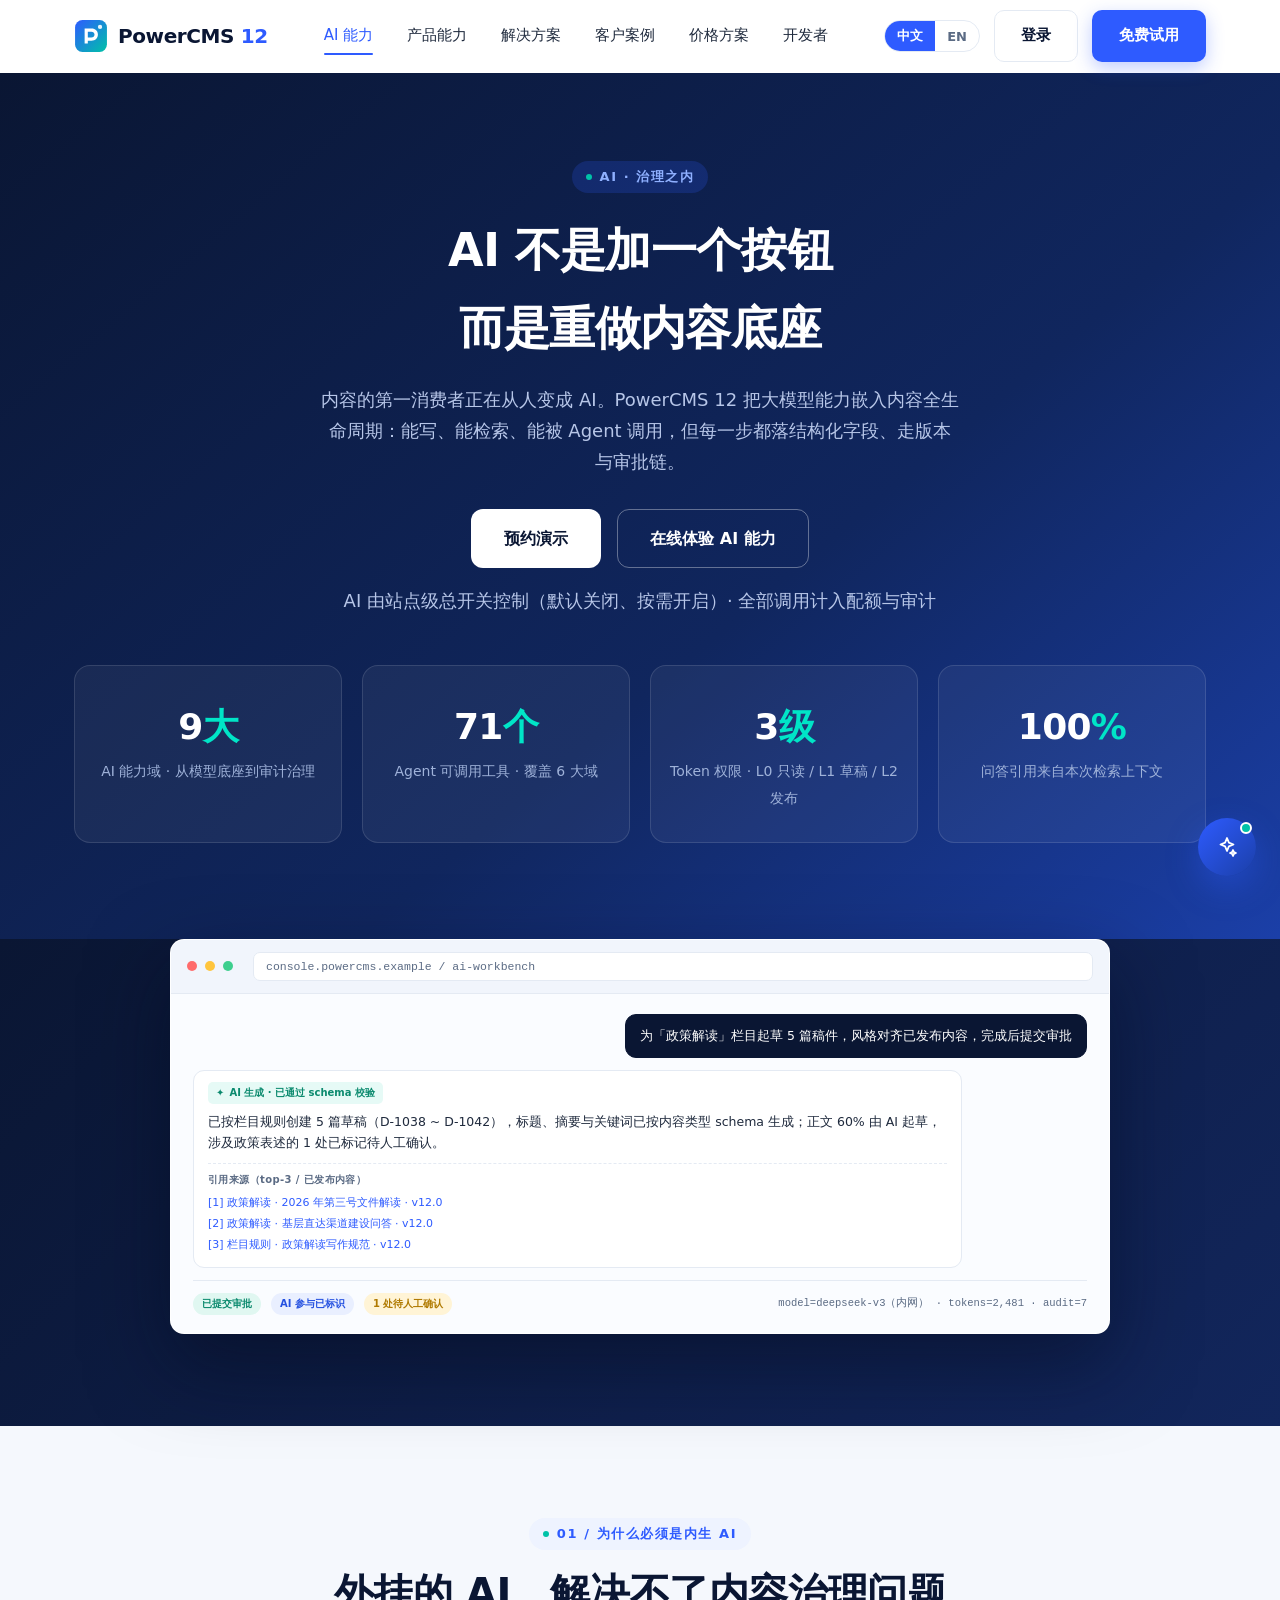
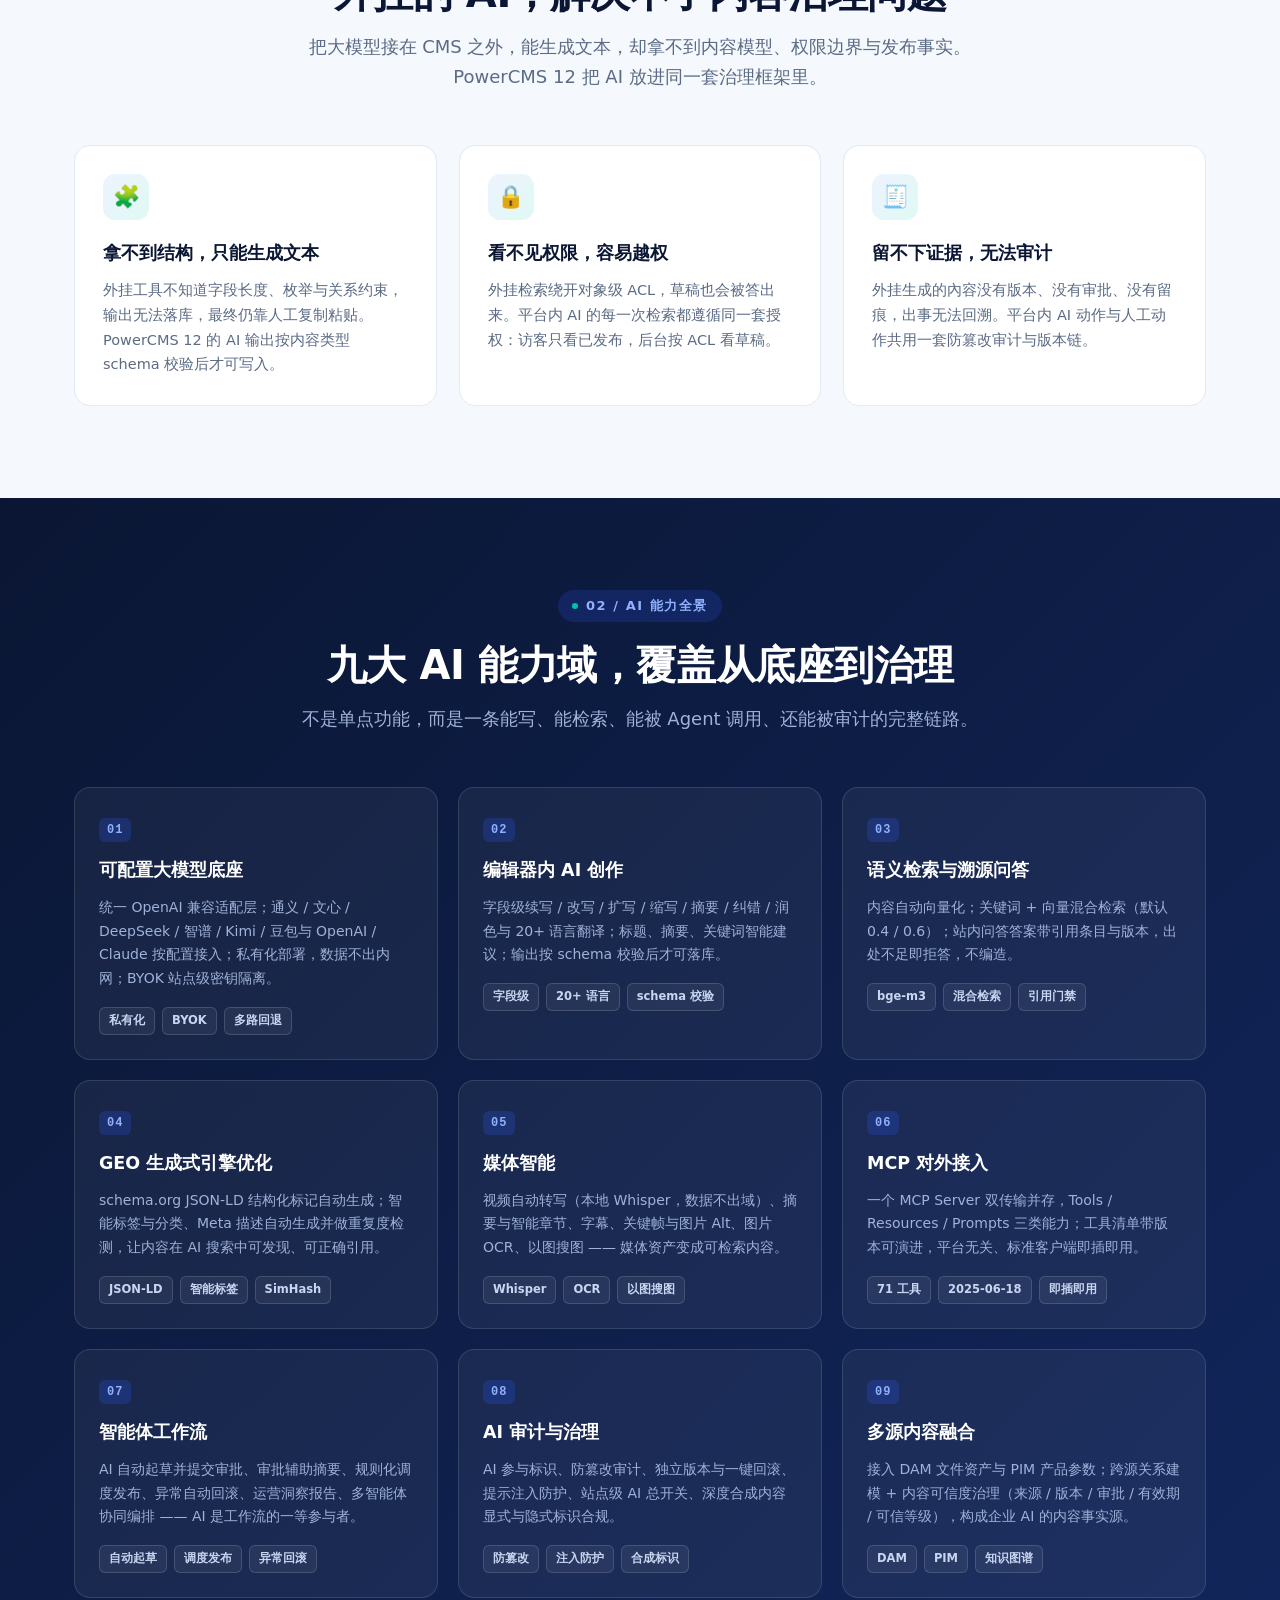
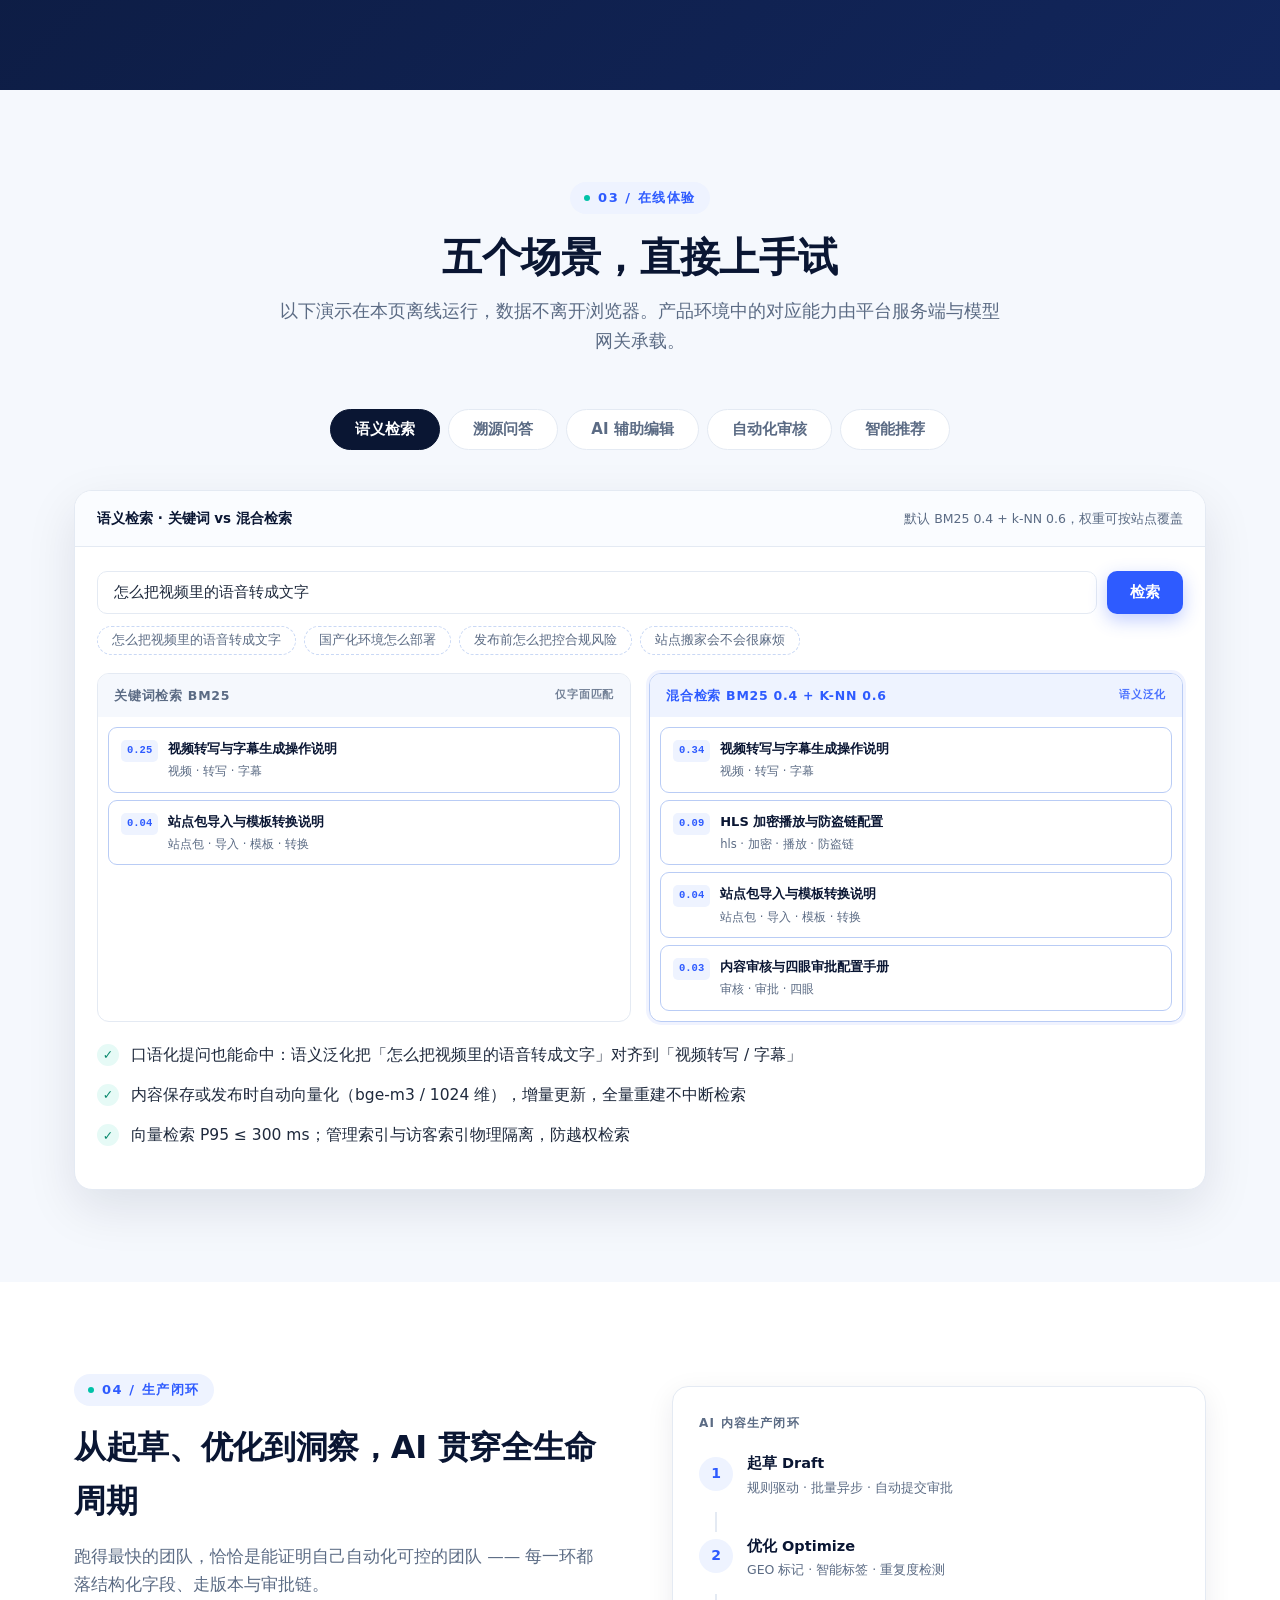
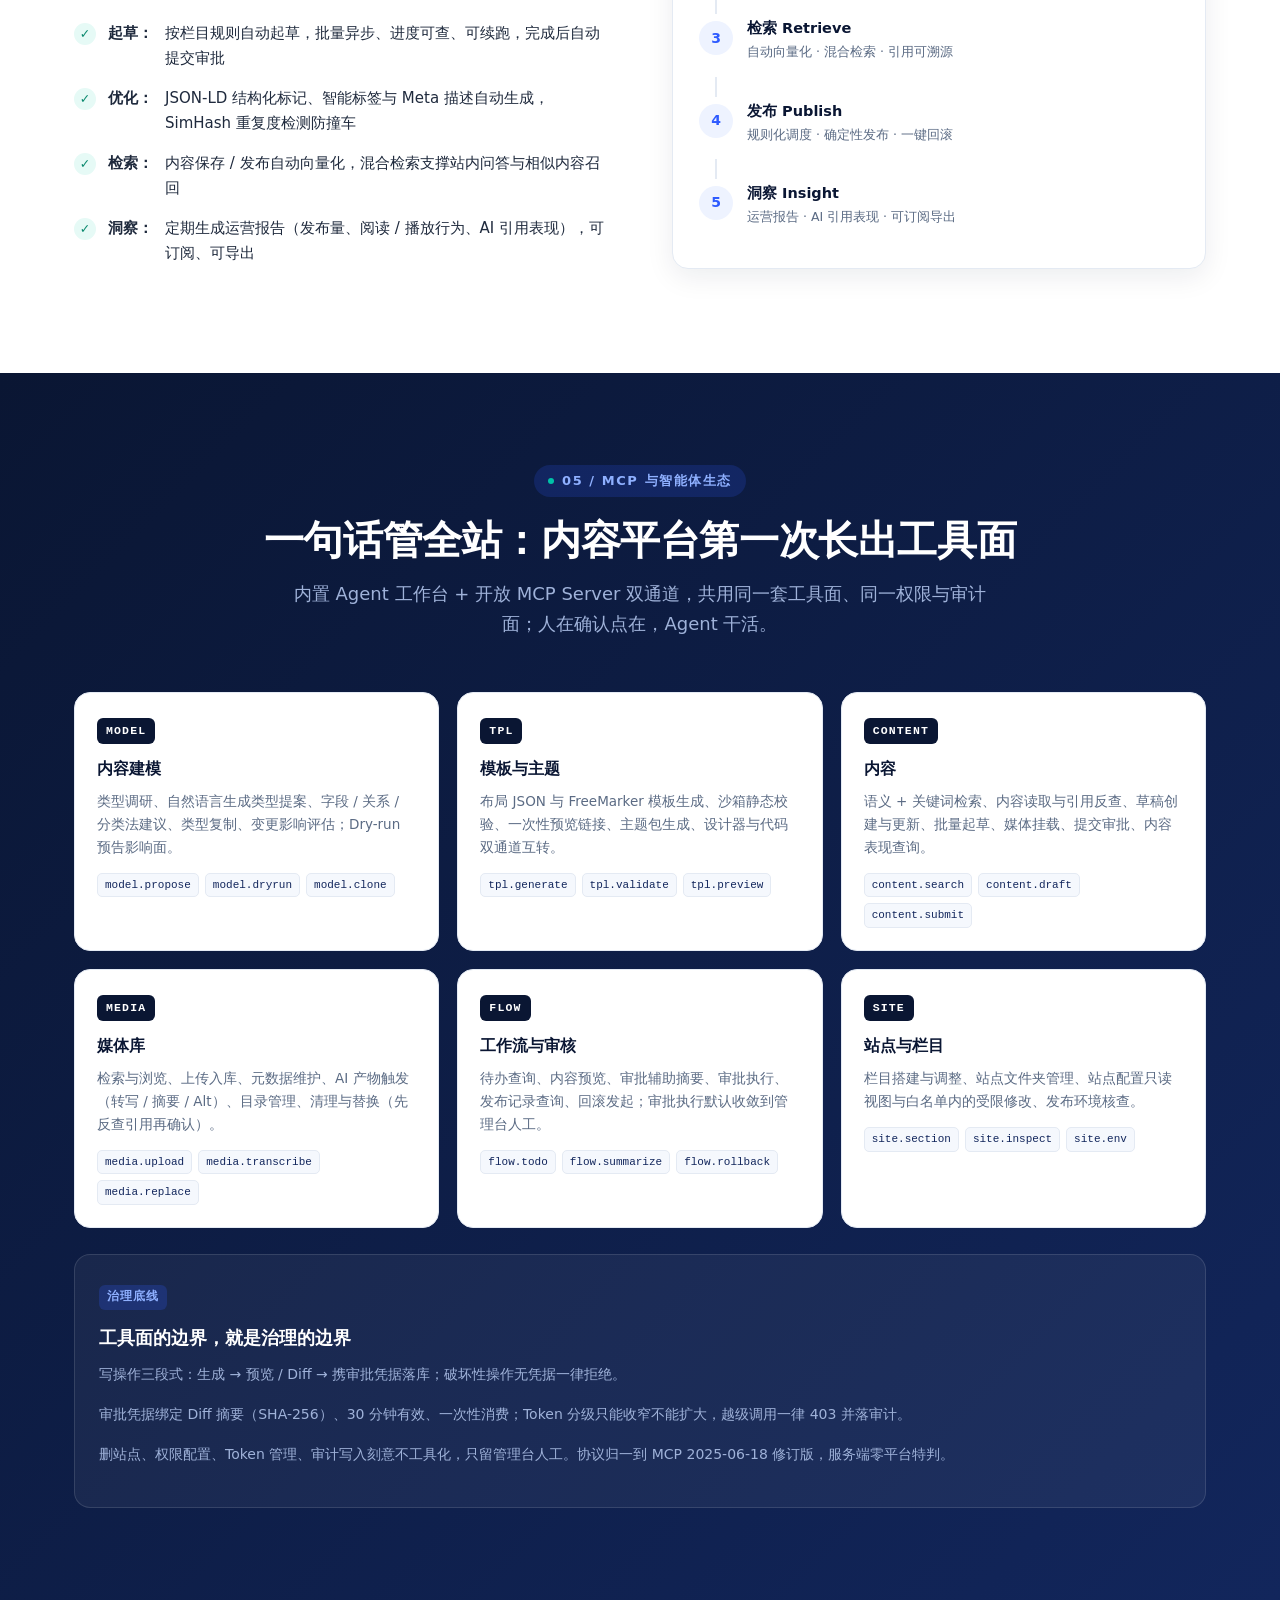
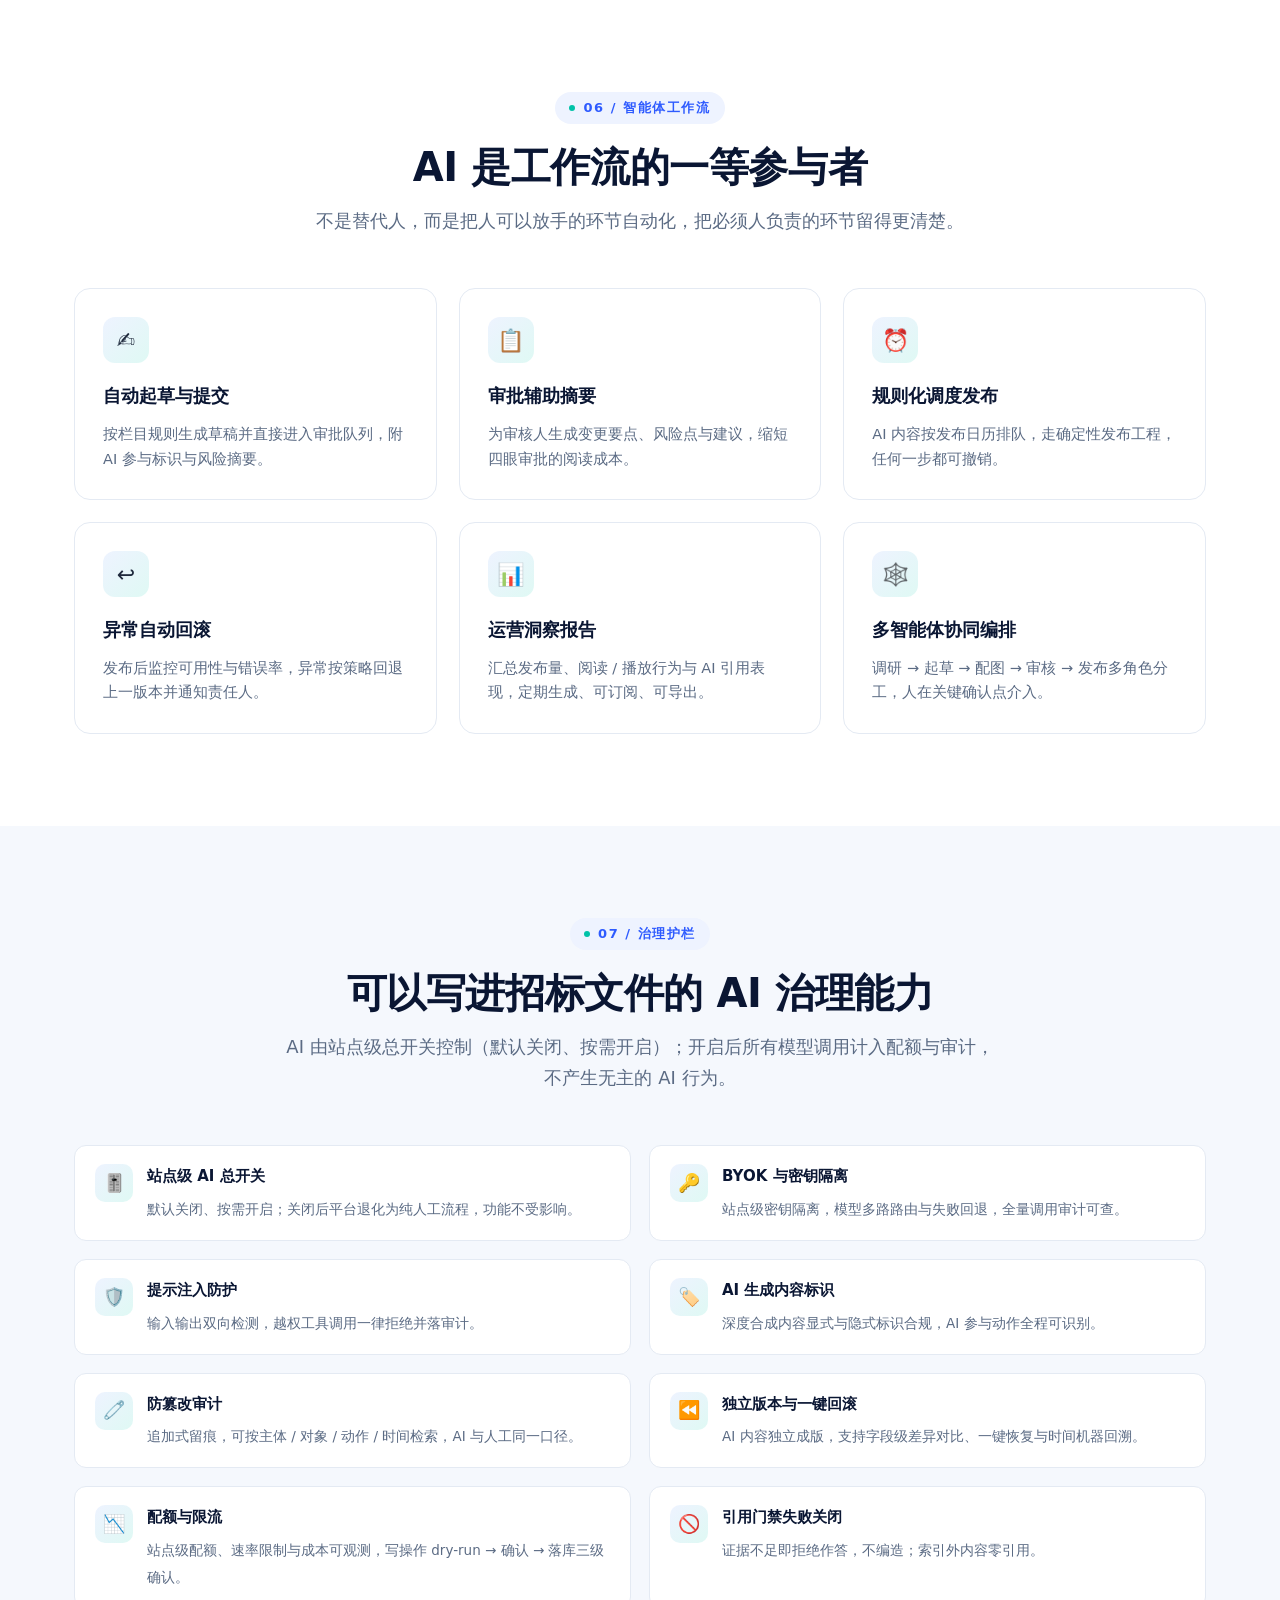
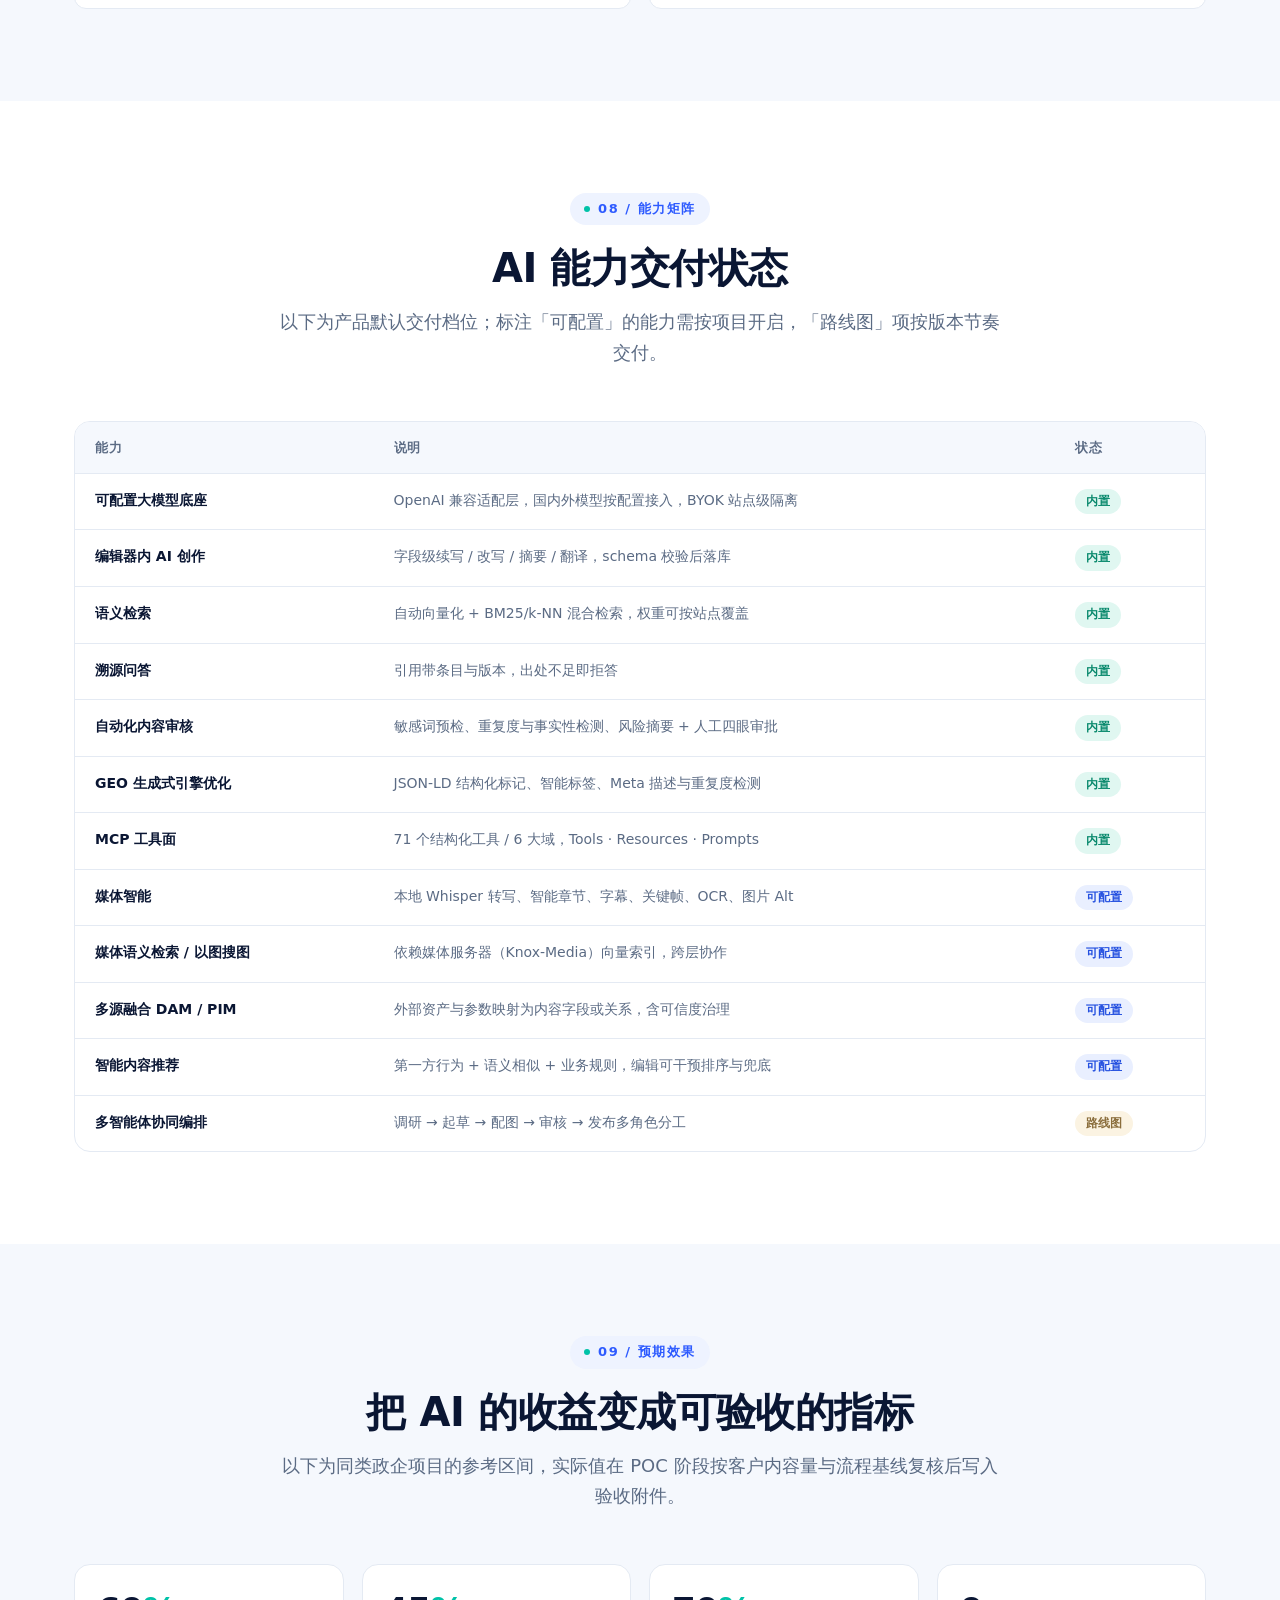
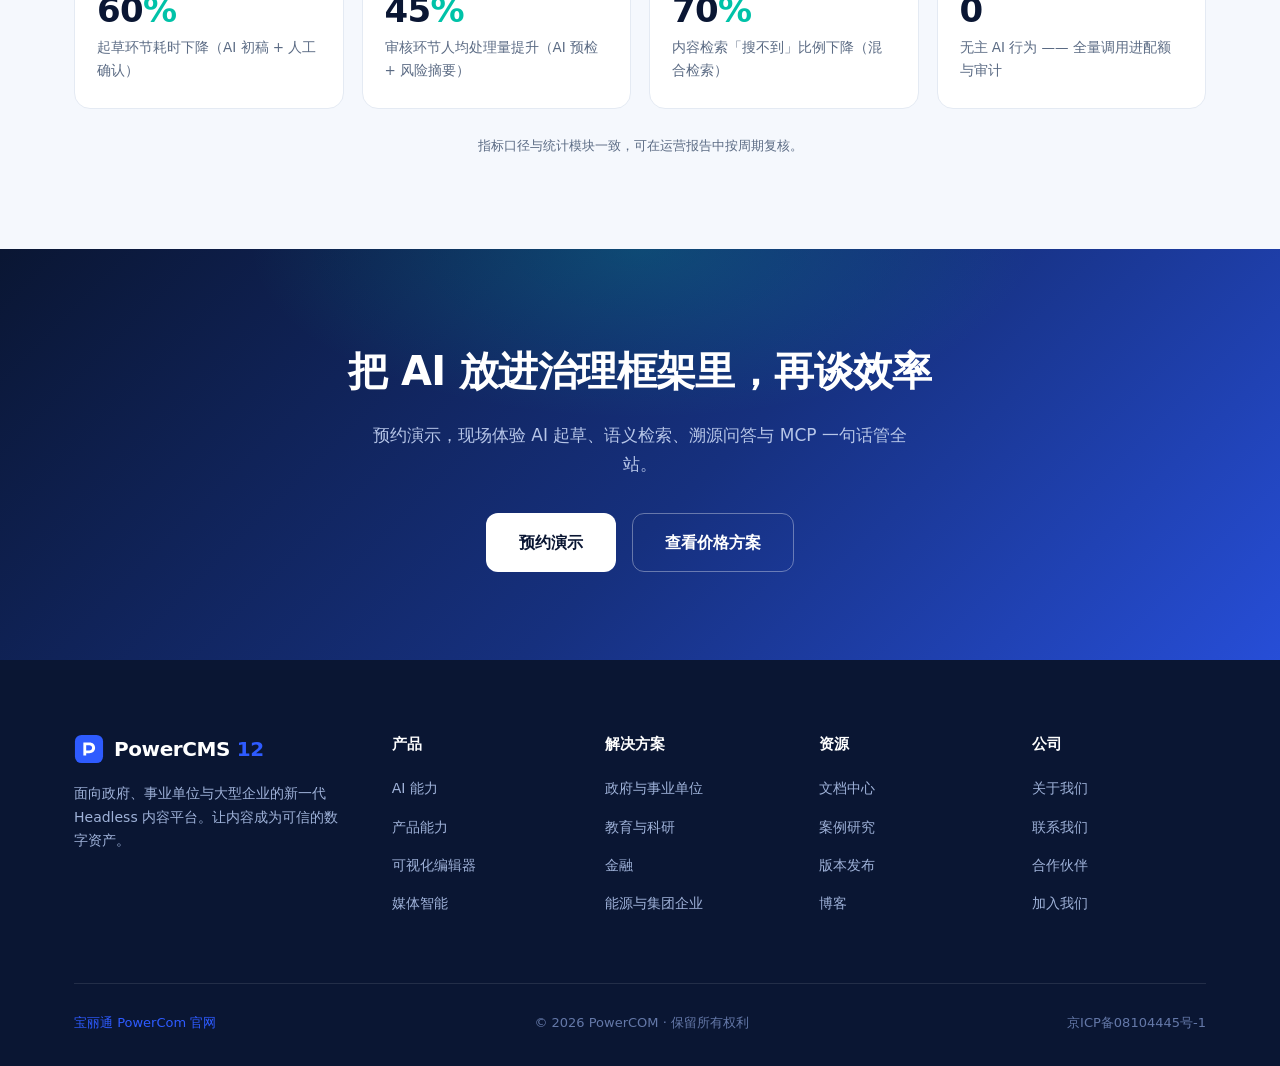
==== ai.html @ 606882b0 "Add AI capability page and smoke test; update i18n, styles, and pages Co-authored-by: Cursor <cursor" ====
<!DOCTYPE html>
<html lang="zh-CN">
<head>
  <meta charset="UTF-8">
  <meta name="viewport" content="width=device-width, initial-scale=1.0">
  <title>PowerCMS 12 AI 能力 — AI 原生内容引擎 · 语义检索 · 溯源问答 · MCP 工具面</title>
  <meta name="description" content="PowerCMS 12 内置 9 大 AI 能力域：可配置大模型底座、编辑器内 AI 创作、语义检索与溯源问答、GEO 优化、媒体智能、MCP 对外接入、智能体工作流、AI 审计治理与多源融合。私有化部署，数据不出域。">
  <link rel="icon" type="image/svg+xml" href="assets/favicon.svg">
  <link rel="stylesheet" href="css/style.css">
</head>
<body>

  <!-- ================= 头部导航 ================= -->
  <header class="header">
    <div class="container nav-wrap">
      <a class="brand" href="index.html">
        <svg width="34" height="34" viewBox="0 0 64 64" aria-hidden="true">
          <defs><linearGradient id="lg" x1="0" y1="0" x2="1" y2="1">
            <stop offset="0" stop-color="#2E5BFF"/><stop offset="1" stop-color="#00C2A8"/>
          </linearGradient></defs>
          <rect x="2" y="2" width="60" height="60" rx="14" fill="url(#lg)"/>
          <path d="M20 46V18h13c7.2 0 12 4.6 12 11.4S40.2 41 33 41h-7v5h-6zm6-11h6.6c3.6 0 6-2.2 6-5.6s-2.4-5.4-6-5.4H26v11z" fill="#fff"/>
          <circle cx="49" cy="15" r="4" fill="#fff" opacity=".9"/>
        </svg>
        <span class="brand-name">PowerCMS <em>12</em></span>
      </a>
      <nav class="nav">
        <a class="nav-link" data-nav="ai" href="ai.html" data-i18n="nav.ai">AI 能力</a>
        <a class="nav-link" data-nav="product" href="product.html" data-i18n="nav.product">产品能力</a>
        <a class="nav-link" data-nav="solutions" href="solutions.html" data-i18n="nav.solutions">解决方案</a>
        <a class="nav-link" data-nav="customers" href="customers.html" data-i18n="nav.customers">客户案例</a>
        <a class="nav-link" data-nav="pricing" href="pricing.html" data-i18n="nav.pricing">价格方案</a>
        <a class="nav-link" data-nav="developer" href="developer.html" data-i18n="nav.developers">开发者</a>
      </nav>
      <div class="nav-actions">
        <div class="lang-toggle" role="group" aria-label="Language">
          <button type="button" data-lang="zh" class="active">中文</button>
          <button type="button" data-lang="en">EN</button>
        </div>
        <a href="contact.html" class="btn btn-ghost" data-i18n="nav.login">登录</a>
        <a class="btn btn-primary" href="pricing.html" data-i18n="nav.trial">免费试用</a>
        <button class="menu-btn" aria-label="菜单">
          <svg width="20" height="20" viewBox="0 0 20 20" fill="none" stroke="#0A1633" stroke-width="2" stroke-linecap="round"><path d="M3 5h14M3 10h14M3 15h14"/></svg>
        </button>
      </div>
    </div>
    <div class="mobile-nav">
      <a href="ai.html" data-i18n="nav.ai">AI 能力</a>
      <a href="product.html" data-i18n="nav.product">产品能力</a>
      <a href="solutions.html" data-i18n="nav.solutions">解决方案</a>
      <a href="customers.html" data-i18n="nav.customers">客户案例</a>
      <a href="pricing.html" data-i18n="nav.pricing">价格方案</a>
      <a href="developer.html" data-i18n="nav.developers">开发者</a>
      <div class="nav-cta-row">
        <a href="contact.html" class="btn btn-ghost" data-i18n="nav.login">登录</a>
        <a class="btn btn-primary" href="pricing.html" data-i18n="nav.trial">免费试用</a>
      </div>
    </div>
  </header>

  <!-- ================= Hero ================= -->
  <section class="sol-hero">
    <div class="container">
      <span class="kicker" data-i18n="a.hero.kicker" style="background:rgba(46,91,255,.2);color:#8FB0FF;">AI · 治理之内</span>
      <h1 data-i18n="a.hero.title">AI 不是加一个按钮<br>而是重做内容底座</h1>
      <p data-i18n="a.hero.sub">内容的第一消费者正在从人变成 AI。PowerCMS 12 把大模型能力嵌入内容全生命周期：能写、能检索、能被 Agent 调用，但每一步都落结构化字段、走版本与审批链。</p>
      <div class="hero-cta" style="justify-content:center;margin-top:32px;">
        <a class="btn btn-light btn-lg" href="contact.html" data-i18n="a.hero.cta1">预约演示</a>
        <a class="btn btn-outline-light btn-lg" href="#demo" data-i18n="a.hero.cta2">在线体验 AI 能力</a>
      </div>
      <p class="hero-note" style="text-align:center;margin-top:18px;" data-i18n="a.hero.note">AI 由站点级总开关控制（默认关闭、按需开启）· 全部调用计入配额与审计</p>
      <div class="stats-band" style="margin-top:48px;">
        <div class="stat"><b>9<em>大</em></b><span data-i18n="a.hero.s1">AI 能力域 · 从模型底座到审计治理</span></div>
        <div class="stat"><b>71<em>个</em></b><span data-i18n="a.hero.s2">Agent 可调用工具 · 覆盖 6 大域</span></div>
        <div class="stat"><b>3<em>级</em></b><span data-i18n="a.hero.s3">Token 权限 · L0 只读 / L1 草稿 / L2 发布</span></div>
        <div class="stat"><b>100<em>%</em></b><span data-i18n="a.hero.s4">问答引用来自本次检索上下文</span></div>
      </div>
    </div>
  </section>

  <!-- ================= AI 工作台控制台 ================= -->
  <section class="section-dark" style="padding:0 0 92px;">
    <div class="container">
      <div class="mockup ai-console">
        <div class="mockup-bar">
          <i></i><i></i><i></i>
          <span class="url">console.powercms.example / ai-workbench</span>
        </div>
        <div class="mockup-body">
          <div class="mock-main">
            <div class="ac-row me">
              <div class="ac-bub" data-i18n="a.con.ask">为「政策解读」栏目起草 5 篇稿件，风格对齐已发布内容，完成后提交审批</div>
            </div>
            <div class="ac-row">
              <div class="ac-bub">
                <span class="ac-tag">✦ <span data-i18n="a.con.tag">AI 生成 · 已通过 schema 校验</span></span>
                <div data-i18n="a.con.ans">已按栏目规则创建 5 篇草稿（D-1038 ~ D-1042），标题、摘要与关键词已按内容类型 schema 生成；正文 60% 由 AI 起草，涉及政策表述的 1 处已标记待人工确认。</div>
                <div class="ac-cites">
                  <b data-i18n="a.con.citeT">引用来源（top-3 / 已发布内容）</b>
                  <span data-i18n="a.con.c1">[1] 政策解读 · 2026 年第三号文件解读 · v12.0</span>
                  <span data-i18n="a.con.c2">[2] 政策解读 · 基层直达渠道建设问答 · v12.0</span>
                  <span data-i18n="a.con.c3">[3] 栏目规则 · 政策解读写作规范 · v12.0</span>
                </div>
              </div>
            </div>
            <div class="ac-foot">
              <span class="pill ok" data-i18n="a.con.p1">已提交审批</span>
              <span class="pill info" data-i18n="a.con.p2">AI 参与已标识</span>
              <span class="pill warn" data-i18n="a.con.p3">1 处待人工确认</span>
              <span class="grow" data-i18n="a.con.meta">model=deepseek-v3（内网） · tokens=2,481 · audit=7</span>
            </div>
          </div>
        </div>
      </div>
    </div>
  </section>

  <!-- ================= 为什么 AI 要内生于内容底座 ================= -->
  <section class="section section-soft">
    <div class="container">
      <div class="section-head center reveal">
        <span class="kicker" data-i18n="a.why.kicker">01 / 为什么必须是内生 AI</span>
        <h2 class="section-title" data-i18n="a.why.title">外挂的 AI，解决不了内容治理问题</h2>
        <p class="section-sub" data-i18n="a.why.sub">把大模型接在 CMS 之外，能生成文本，却拿不到内容模型、权限边界与发布事实。PowerCMS 12 把 AI 放进同一套治理框架里。</p>
      </div>
      <div class="grid grid-3">
        <div class="card reveal">
          <div class="icon-tile">🧩</div>
          <h3 data-i18n="a.why.c1t">拿不到结构，只能生成文本</h3>
          <p data-i18n="a.why.c1d">外挂工具不知道字段长度、枚举与关系约束，输出无法落库，最终仍靠人工复制粘贴。PowerCMS 12 的 AI 输出按内容类型 schema 校验后才可写入。</p>
        </div>
        <div class="card reveal">
          <div class="icon-tile">🔒</div>
          <h3 data-i18n="a.why.c2t">看不见权限，容易越权</h3>
          <p data-i18n="a.why.c2d">外挂检索绕开对象级 ACL，草稿也会被答出来。平台内 AI 的每一次检索都遵循同一套授权：访客只看已发布，后台按 ACL 看草稿。</p>
        </div>
        <div class="card reveal">
          <div class="icon-tile">🧾</div>
          <h3 data-i18n="a.why.c3t">留不下证据，无法审计</h3>
          <p data-i18n="a.why.c3d">外挂生成的內容没有版本、没有审批、没有留痕，出事无法回溯。平台内 AI 动作与人工动作共用一套防篡改审计与版本链。</p>
        </div>
      </div>
    </div>
  </section>

  <!-- ================= 九大 AI 能力域 ================= -->
  <section class="section section-dark" id="caps">
    <div class="container">
      <div class="section-head center reveal">
        <span class="kicker" data-i18n="a.caps.kicker">02 / AI 能力全景</span>
        <h2 class="section-title" data-i18n="a.caps.title">九大 AI 能力域，覆盖从底座到治理</h2>
        <p class="section-sub" data-i18n="a.caps.sub">不是单点功能，而是一条能写、能检索、能被 Agent 调用、还能被审计的完整链路。</p>
      </div>
      <div class="cap-grid">
        <div class="cap-card reveal">
          <span class="cap-no">01</span>
          <h3 data-i18n="a.cap.1t">可配置大模型底座</h3>
          <p data-i18n="a.cap.1d">统一 OpenAI 兼容适配层；通义 / 文心 / DeepSeek / 智谱 / Kimi / 豆包与 OpenAI / Claude 按配置接入；私有化部署，数据不出内网；BYOK 站点级密钥隔离。</p>
          <div class="cap-tags" data-i18n="a.cap.1g"><span>私有化</span><span>BYOK</span><span>多路回退</span></div>
        </div>
        <div class="cap-card reveal">
          <span class="cap-no">02</span>
          <h3 data-i18n="a.cap.2t">编辑器内 AI 创作</h3>
          <p data-i18n="a.cap.2d">字段级续写 / 改写 / 扩写 / 缩写 / 摘要 / 纠错 / 润色与 20+ 语言翻译；标题、摘要、关键词智能建议；输出按 schema 校验后才可落库。</p>
          <div class="cap-tags" data-i18n="a.cap.2g"><span>字段级</span><span>20+ 语言</span><span>schema 校验</span></div>
        </div>
        <div class="cap-card reveal">
          <span class="cap-no">03</span>
          <h3 data-i18n="a.cap.3t">语义检索与溯源问答</h3>
          <p data-i18n="a.cap.3d">内容自动向量化；关键词 + 向量混合检索（默认 0.4 / 0.6）；站内问答答案带引用条目与版本，出处不足即拒答，不编造。</p>
          <div class="cap-tags" data-i18n="a.cap.3g"><span>bge-m3</span><span>混合检索</span><span>引用门禁</span></div>
        </div>
        <div class="cap-card reveal">
          <span class="cap-no">04</span>
          <h3 data-i18n="a.cap.4t">GEO 生成式引擎优化</h3>
          <p data-i18n="a.cap.4d">schema.org JSON-LD 结构化标记自动生成；智能标签与分类、Meta 描述自动生成并做重复度检测，让内容在 AI 搜索中可发现、可正确引用。</p>
          <div class="cap-tags" data-i18n="a.cap.4g"><span>JSON-LD</span><span>智能标签</span><span>SimHash</span></div>
        </div>
        <div class="cap-card reveal">
          <span class="cap-no">05</span>
          <h3 data-i18n="a.cap.5t">媒体智能</h3>
          <p data-i18n="a.cap.5d">视频自动转写（本地 Whisper，数据不出域）、摘要与智能章节、字幕、关键帧与图片 Alt、图片 OCR、以图搜图 —— 媒体资产变成可检索内容。</p>
          <div class="cap-tags" data-i18n="a.cap.5g"><span>Whisper</span><span>OCR</span><span>以图搜图</span></div>
        </div>
        <div class="cap-card reveal">
          <span class="cap-no">06</span>
          <h3 data-i18n="a.cap.6t">MCP 对外接入</h3>
          <p data-i18n="a.cap.6d">一个 MCP Server 双传输并存，Tools / Resources / Prompts 三类能力；工具清单带版本可演进，平台无关、标准客户端即插即用。</p>
          <div class="cap-tags" data-i18n="a.cap.6g"><span>71 工具</span><span>2025-06-18</span><span>即插即用</span></div>
        </div>
        <div class="cap-card reveal">
          <span class="cap-no">07</span>
          <h3 data-i18n="a.cap.7t">智能体工作流</h3>
          <p data-i18n="a.cap.7d">AI 自动起草并提交审批、审批辅助摘要、规则化调度发布、异常自动回滚、运营洞察报告、多智能体协同编排 —— AI 是工作流的一等参与者。</p>
          <div class="cap-tags" data-i18n="a.cap.7g"><span>自动起草</span><span>调度发布</span><span>异常回滚</span></div>
        </div>
        <div class="cap-card reveal">
          <span class="cap-no">08</span>
          <h3 data-i18n="a.cap.8t">AI 审计与治理</h3>
          <p data-i18n="a.cap.8d">AI 参与标识、防篡改审计、独立版本与一键回滚、提示注入防护、站点级 AI 总开关、深度合成内容显式与隐式标识合规。</p>
          <div class="cap-tags" data-i18n="a.cap.8g"><span>防篡改</span><span>注入防护</span><span>合成标识</span></div>
        </div>
        <div class="cap-card reveal">
          <span class="cap-no">09</span>
          <h3 data-i18n="a.cap.9t">多源内容融合</h3>
          <p data-i18n="a.cap.9d">接入 DAM 文件资产与 PIM 产品参数；跨源关系建模 + 内容可信度治理（来源 / 版本 / 审批 / 有效期 / 可信等级），构成企业 AI 的内容事实源。</p>
          <div class="cap-tags" data-i18n="a.cap.9g"><span>DAM</span><span>PIM</span><span>知识图谱</span></div>
        </div>
      </div>
    </div>
  </section>

  <!-- ================= 可交互演示 ================= -->
  <section class="section section-soft" id="demo">
    <div class="container">
      <div class="section-head center reveal">
        <span class="kicker" data-i18n="a.demo.kicker">03 / 在线体验</span>
        <h2 class="section-title" data-i18n="a.demo.title">五个场景，直接上手试</h2>
        <p class="section-sub" data-i18n="a.demo.sub">以下演示在本页离线运行，数据不离开浏览器。产品环境中的对应能力由平台服务端与模型网关承载。</p>
      </div>

      <div class="tabs reveal" data-tab-group="ai">
        <button class="tab active" type="button" data-tab="s1" data-i18n="a.tab.1">语义检索</button>
        <button class="tab" type="button" data-tab="s2" data-i18n="a.tab.2">溯源问答</button>
        <button class="tab" type="button" data-tab="s3" data-i18n="a.tab.3">AI 辅助编辑</button>
        <button class="tab" type="button" data-tab="s4" data-i18n="a.tab.4">自动化审核</button>
        <button class="tab" type="button" data-tab="s5" data-i18n="a.tab.5">智能推荐</button>
      </div>

      <div class="tab-panel active" data-panel-group="ai" data-panel="s1">
        <div class="demo-shell reveal">
          <div class="demo-head">
            <span class="dh-title" data-i18n="a.d1.t">语义检索 · 关键词 vs 混合检索</span>
            <span class="dh-note" data-i18n="a.d1.n">默认 BM25 0.4 + k-NN 0.6，权重可按站点覆盖</span>
          </div>
          <div class="demo-body">
            <div id="demo-search"></div>
            <ul class="check-list" style="margin-top:20px;font-size:14.5px;">
              <li data-i18n="a.d1.l1">口语化提问也能命中：语义泛化把「怎么把视频里的语音转成文字」对齐到「视频转写 / 字幕」</li>
              <li data-i18n="a.d1.l2">内容保存或发布时自动向量化（bge-m3 / 1024 维），增量更新，全量重建不中断检索</li>
              <li data-i18n="a.d1.l3">向量检索 P95 ≤ 300 ms；管理索引与访客索引物理隔离，防越权检索</li>
            </ul>
          </div>
        </div>
      </div>

      <div class="tab-panel" data-panel-group="ai" data-panel="s2">
        <div class="demo-shell reveal">
          <div class="demo-head">
            <span class="dh-title" data-i18n="a.d2.t">溯源问答 · 引用门禁</span>
            <span class="dh-note" data-i18n="a.d2.n">引用必须命中本次 top-k；出处不足即拒答</span>
          </div>
          <div class="demo-body">
            <div id="demo-ask"></div>
            <ul class="check-list" style="margin-top:20px;font-size:14.5px;">
              <li data-i18n="a.d2.l1">答案携带条目、版本与发布时间，可回溯到具体内容版本</li>
              <li data-i18n="a.d2.l2">访客问答只检索已发布内容；后台语义问答按对象级 ACL 检索草稿</li>
              <li data-i18n="a.d2.l3">引用门禁默认失败关闭 —— 索引外内容零引用，不产生幻觉</li>
            </ul>
          </div>
        </div>
      </div>

      <div class="tab-panel" data-panel-group="ai" data-panel="s3">
        <div class="demo-shell reveal">
          <div class="demo-head">
            <span class="dh-title" data-i18n="a.d3.t">AI 辅助编辑 · 字段级创作</span>
            <span class="dh-note" data-i18n="a.d3.n">输出按内容类型 schema 校验后才可落库</span>
          </div>
          <div class="demo-body">
            <div id="demo-editor"></div>
            <ul class="check-list" style="margin-top:20px;font-size:14.5px;">
              <li data-i18n="a.d3.l1">结果以「插入 / 替换」回填并可二次编辑；建议态内容未确认不进入版本历史</li>
              <li data-i18n="a.d3.l2">关系字段候选由服务端枚举，禁止模型凭空生成 ID</li>
              <li data-i18n="a.d3.l3">按栏目规则自动起草并自动提交审批；批量任务异步执行、可续跑</li>
            </ul>
          </div>
        </div>
      </div>

      <div class="tab-panel" data-panel-group="ai" data-panel="s4">
        <div class="demo-shell reveal">
          <div class="demo-head">
            <span class="dh-title" data-i18n="a.d4.t">自动化内容审核 · 人机协同流水线</span>
            <span class="dh-note" data-i18n="a.d4.n">AI 做预检与摘要，发布决定权始终在人工</span>
          </div>
          <div class="demo-body">
            <div id="demo-pipe"></div>
            <ul class="check-list" style="margin-top:20px;font-size:14.5px;">
              <li data-i18n="a.d4.l1">提交即触发敏感词同步预检、事实性与重复度检测、深度合成标识校验</li>
              <li data-i18n="a.d4.l2">AI 产出审批风险摘要与修改建议，人工四眼审批 / 会签，自审自批按策略禁止</li>
              <li data-i18n="a.d4.l3">先审后发 / 先发后审双层审核，超时自动处置；全流程留痕与通知</li>
            </ul>
          </div>
        </div>
      </div>

      <div class="tab-panel" data-panel-group="ai" data-panel="s5">
        <div class="demo-shell reveal">
          <div class="demo-head">
            <span class="dh-title" data-i18n="a.d5.t">智能内容推荐 · 可解释可干预</span>
            <span class="dh-note" data-i18n="a.d5.n">第一方行为 + 语义相似度 + 业务规则</span>
          </div>
          <div class="demo-body">
            <div id="demo-rec"></div>
            <ul class="check-list" style="margin-top:20px;font-size:14.5px;">
              <li data-i18n="a.d5.l1">零第三方 Cookie 的第一方采集，访客匿名化，数据不出机房</li>
              <li data-i18n="a.d5.l2">推荐位可在可视化编辑器中直接干预排序与兜底策略，结果可回放</li>
              <li data-i18n="a.d5.l3">与栏目逐级下钻、内容表现统计口径一致，效果可度量</li>
            </ul>
          </div>
        </div>
      </div>
    </div>
  </section>

  <!-- ================= AI 内容生产闭环 ================= -->
  <section class="section">
    <div class="container">
      <div class="feature-row">
        <div class="fr-text reveal">
          <span class="kicker" data-i18n="a.loop.kicker">04 / 生产闭环</span>
          <h3 data-i18n="a.loop.title">从起草、优化到洞察，AI 贯穿全生命周期</h3>
          <p class="lead" data-i18n="a.loop.lead">跑得最快的团队，恰恰是能证明自己自动化可控的团队 —— 每一环都落结构化字段、走版本与审批链。</p>
          <ul class="check-list">
            <li data-i18n="a.loop.li1"><b>起草：</b>按栏目规则自动起草，批量异步、进度可查、可续跑，完成后自动提交审批</li>
            <li data-i18n="a.loop.li2"><b>优化：</b>JSON-LD 结构化标记、智能标签与 Meta 描述自动生成，SimHash 重复度检测防撞车</li>
            <li data-i18n="a.loop.li3"><b>检索：</b>内容保存 / 发布自动向量化，混合检索支撑站内问答与相似内容召回</li>
            <li data-i18n="a.loop.li4"><b>洞察：</b>定期生成运营报告（发布量、阅读 / 播放行为、AI 引用表现），可订阅、可导出</li>
          </ul>
        </div>
        <div class="fr-visual reveal">
          <div class="v-panel">
            <div class="v-title" data-i18n="a.loop.vt">AI 内容生产闭环</div>
            <div class="flow-step"><div class="no">1</div><div><b data-i18n="a.loop.s1t">起草 Draft</b><span data-i18n="a.loop.s1d">规则驱动 · 批量异步 · 自动提交审批</span></div></div>
            <div class="flow-line"></div>
            <div class="flow-step"><div class="no">2</div><div><b data-i18n="a.loop.s2t">优化 Optimize</b><span data-i18n="a.loop.s2d">GEO 标记 · 智能标签 · 重复度检测</span></div></div>
            <div class="flow-line"></div>
            <div class="flow-step"><div class="no">3</div><div><b data-i18n="a.loop.s3t">检索 Retrieve</b><span data-i18n="a.loop.s3d">自动向量化 · 混合检索 · 引用可溯源</span></div></div>
            <div class="flow-line"></div>
            <div class="flow-step"><div class="no">4</div><div><b data-i18n="a.loop.s4t">发布 Publish</b><span data-i18n="a.loop.s4d">规则化调度 · 确定性发布 · 一键回滚</span></div></div>
            <div class="flow-line"></div>
            <div class="flow-step"><div class="no">5</div><div><b data-i18n="a.loop.s5t">洞察 Insight</b><span data-i18n="a.loop.s5d">运营报告 · AI 引用表现 · 可订阅导出</span></div></div>
          </div>
        </div>
      </div>
    </div>
  </section>

  <!-- ================= MCP 工具面 ================= -->
  <section class="section section-dark" id="mcp">
    <div class="container">
      <div class="section-head center reveal">
        <span class="kicker" data-i18n="a.mcp.kicker">05 / MCP 与智能体生态</span>
        <h2 class="section-title" data-i18n="a.mcp.title">一句话管全站：内容平台第一次长出工具面</h2>
        <p class="section-sub" data-i18n="a.mcp.sub">内置 Agent 工作台 + 开放 MCP Server 双通道，共用同一套工具面、同一权限与审计面；人在确认点在，Agent 干活。</p>
      </div>
      <div class="mcp-grid">
        <div class="mcp-card reveal">
          <span class="mcp-key">MODEL</span>
          <h4 data-i18n="a.mcp.1t">内容建模</h4>
          <p data-i18n="a.mcp.1d">类型调研、自然语言生成类型提案、字段 / 关系 / 分类法建议、类型复制、变更影响评估；Dry-run 预告影响面。</p>
          <div class="mcp-tools"><code>model.propose</code><code>model.dryrun</code><code>model.clone</code></div>
        </div>
        <div class="mcp-card reveal">
          <span class="mcp-key">TPL</span>
          <h4 data-i18n="a.mcp.2t">模板与主题</h4>
          <p data-i18n="a.mcp.2d">布局 JSON 与 FreeMarker 模板生成、沙箱静态校验、一次性预览链接、主题包生成、设计器与代码双通道互转。</p>
          <div class="mcp-tools"><code>tpl.generate</code><code>tpl.validate</code><code>tpl.preview</code></div>
        </div>
        <div class="mcp-card reveal">
          <span class="mcp-key">CONTENT</span>
          <h4 data-i18n="a.mcp.3t">内容</h4>
          <p data-i18n="a.mcp.3d">语义 + 关键词检索、内容读取与引用反查、草稿创建与更新、批量起草、媒体挂载、提交审批、内容表现查询。</p>
          <div class="mcp-tools"><code>content.search</code><code>content.draft</code><code>content.submit</code></div>
        </div>
        <div class="mcp-card reveal">
          <span class="mcp-key">MEDIA</span>
          <h4 data-i18n="a.mcp.4t">媒体库</h4>
          <p data-i18n="a.mcp.4d">检索与浏览、上传入库、元数据维护、AI 产物触发（转写 / 摘要 / Alt）、目录管理、清理与替换（先反查引用再确认）。</p>
          <div class="mcp-tools"><code>media.upload</code><code>media.transcribe</code><code>media.replace</code></div>
        </div>
        <div class="mcp-card reveal">
          <span class="mcp-key">FLOW</span>
          <h4 data-i18n="a.mcp.5t">工作流与审核</h4>
          <p data-i18n="a.mcp.5d">待办查询、内容预览、审批辅助摘要、审批执行、发布记录查询、回滚发起；审批执行默认收敛到管理台人工。</p>
          <div class="mcp-tools"><code>flow.todo</code><code>flow.summarize</code><code>flow.rollback</code></div>
        </div>
        <div class="mcp-card reveal">
          <span class="mcp-key">SITE</span>
          <h4 data-i18n="a.mcp.6t">站点与栏目</h4>
          <p data-i18n="a.mcp.6d">栏目搭建与调整、站点文件夹管理、站点配置只读视图与白名单内的受限修改、发布环境核查。</p>
          <div class="mcp-tools"><code>site.section</code><code>site.inspect</code><code>site.env</code></div>
        </div>
      </div>
      <div class="cap-card reveal" style="margin-top:26px;background:rgba(255,255,255,.05);">
        <span class="cap-no" data-i18n="a.mcp.gk">治理底线</span>
        <h3 data-i18n="a.mcp.gt">工具面的边界，就是治理的边界</h3>
        <p data-i18n="a.mcp.g1">写操作三段式：生成 → 预览 / Diff → 携审批凭据落库；破坏性操作无凭据一律拒绝。</p>
        <p data-i18n="a.mcp.g2" style="margin-top:10px;">审批凭据绑定 Diff 摘要（SHA-256）、30 分钟有效、一次性消费；Token 分级只能收窄不能扩大，越级调用一律 403 并落审计。</p>
        <p data-i18n="a.mcp.g3" style="margin-top:10px;">删站点、权限配置、Token 管理、审计写入刻意不工具化，只留管理台人工。协议归一到 MCP 2025-06-18 修订版，服务端零平台特判。</p>
      </div>
    </div>
  </section>

  <!-- ================= 智能体工作流 ================= -->
  <section class="section" id="agent">
    <div class="container">
      <div class="section-head center reveal">
        <span class="kicker" data-i18n="a.agent.kicker">06 / 智能体工作流</span>
        <h2 class="section-title" data-i18n="a.agent.title">AI 是工作流的一等参与者</h2>
        <p class="section-sub" data-i18n="a.agent.sub">不是替代人，而是把人可以放手的环节自动化，把必须人负责的环节留得更清楚。</p>
      </div>
      <div class="grid grid-3">
        <div class="card reveal"><div class="icon-tile">✍️</div><h3 data-i18n="a.agent.c1t">自动起草与提交</h3><p data-i18n="a.agent.c1d">按栏目规则生成草稿并直接进入审批队列，附 AI 参与标识与风险摘要。</p></div>
        <div class="card reveal"><div class="icon-tile">📋</div><h3 data-i18n="a.agent.c2t">审批辅助摘要</h3><p data-i18n="a.agent.c2d">为审核人生成变更要点、风险点与建议，缩短四眼审批的阅读成本。</p></div>
        <div class="card reveal"><div class="icon-tile">⏰</div><h3 data-i18n="a.agent.c3t">规则化调度发布</h3><p data-i18n="a.agent.c3d">AI 内容按发布日历排队，走确定性发布工程，任何一步都可撤销。</p></div>
        <div class="card reveal"><div class="icon-tile">↩️</div><h3 data-i18n="a.agent.c4t">异常自动回滚</h3><p data-i18n="a.agent.c4d">发布后监控可用性与错误率，异常按策略回退上一版本并通知责任人。</p></div>
        <div class="card reveal"><div class="icon-tile">📊</div><h3 data-i18n="a.agent.c5t">运营洞察报告</h3><p data-i18n="a.agent.c5d">汇总发布量、阅读 / 播放行为与 AI 引用表现，定期生成、可订阅、可导出。</p></div>
        <div class="card reveal"><div class="icon-tile">🕸️</div><h3 data-i18n="a.agent.c6t">多智能体协同编排</h3><p data-i18n="a.agent.c6d">调研 → 起草 → 配图 → 审核 → 发布多角色分工，人在关键确认点介入。</p></div>
      </div>
    </div>
  </section>

  <!-- ================= AI 治理护栏 ================= -->
  <section class="section section-soft" id="governance">
    <div class="container">
      <div class="section-head center reveal">
        <span class="kicker" data-i18n="a.gov.kicker">07 / 治理护栏</span>
        <h2 class="section-title" data-i18n="a.gov.title">可以写进招标文件的 AI 治理能力</h2>
        <p class="section-sub" data-i18n="a.gov.sub">AI 由站点级总开关控制（默认关闭、按需开启）；开启后所有模型调用计入配额与审计，不产生无主的 AI 行为。</p>
      </div>
      <div class="guard-grid">
        <div class="guard-item reveal"><div class="guard-ico">🎚️</div><div><b data-i18n="a.gov.g1t">站点级 AI 总开关</b><span data-i18n="a.gov.g1d">默认关闭、按需开启；关闭后平台退化为纯人工流程，功能不受影响。</span></div></div>
        <div class="guard-item reveal"><div class="guard-ico">🔑</div><div><b data-i18n="a.gov.g2t">BYOK 与密钥隔离</b><span data-i18n="a.gov.g2d">站点级密钥隔离，模型多路路由与失败回退，全量调用审计可查。</span></div></div>
        <div class="guard-item reveal"><div class="guard-ico">🛡️</div><div><b data-i18n="a.gov.g3t">提示注入防护</b><span data-i18n="a.gov.g3d">输入输出双向检测，越权工具调用一律拒绝并落审计。</span></div></div>
        <div class="guard-item reveal"><div class="guard-ico">🏷️</div><div><b data-i18n="a.gov.g4t">AI 生成内容标识</b><span data-i18n="a.gov.g4d">深度合成内容显式与隐式标识合规，AI 参与动作全程可识别。</span></div></div>
        <div class="guard-item reveal"><div class="guard-ico">🧷</div><div><b data-i18n="a.gov.g5t">防篡改审计</b><span data-i18n="a.gov.g5d">追加式留痕，可按主体 / 对象 / 动作 / 时间检索，AI 与人工同一口径。</span></div></div>
        <div class="guard-item reveal"><div class="guard-ico">⏪</div><div><b data-i18n="a.gov.g6t">独立版本与一键回滚</b><span data-i18n="a.gov.g6d">AI 内容独立成版，支持字段级差异对比、一键恢复与时间机器回溯。</span></div></div>
        <div class="guard-item reveal"><div class="guard-ico">📉</div><div><b data-i18n="a.gov.g7t">配额与限流</b><span data-i18n="a.gov.g7d">站点级配额、速率限制与成本可观测，写操作 dry-run → 确认 → 落库三级确认。</span></div></div>
        <div class="guard-item reveal"><div class="guard-ico">🚫</div><div><b data-i18n="a.gov.g8t">引用门禁失败关闭</b><span data-i18n="a.gov.g8d">证据不足即拒绝作答，不编造；索引外内容零引用。</span></div></div>
      </div>
    </div>
  </section>

  <!-- ================= 能力矩阵 ================= -->
  <section class="section">
    <div class="container">
      <div class="section-head center reveal">
        <span class="kicker" data-i18n="a.mx.kicker">08 / 能力矩阵</span>
        <h2 class="section-title" data-i18n="a.mx.title">AI 能力交付状态</h2>
        <p class="section-sub" data-i18n="a.mx.sub">以下为产品默认交付档位；标注「可配置」的能力需按项目开启，「路线图」项按版本节奏交付。</p>
      </div>
      <div class="matrix-wrap reveal">
        <table class="matrix">
          <thead>
            <tr>
              <th data-i18n="a.mx.h1">能力</th>
              <th data-i18n="a.mx.h2">说明</th>
              <th data-i18n="a.mx.h3">状态</th>
            </tr>
          </thead>
          <tbody>
            <tr><td data-i18n="a.mx.r1c">可配置大模型底座</td><td class="muted" data-i18n="a.mx.r1d">OpenAI 兼容适配层，国内外模型按配置接入，BYOK 站点级隔离</td><td><span class="badge core" data-i18n="a.mx.core">内置</span></td></tr>
            <tr><td data-i18n="a.mx.r2c">编辑器内 AI 创作</td><td class="muted" data-i18n="a.mx.r2d">字段级续写 / 改写 / 摘要 / 翻译，schema 校验后落库</td><td><span class="badge core" data-i18n="a.mx.core">内置</span></td></tr>
            <tr><td data-i18n="a.mx.r3c">语义检索</td><td class="muted" data-i18n="a.mx.r3d">自动向量化 + BM25/k-NN 混合检索，权重可按站点覆盖</td><td><span class="badge core" data-i18n="a.mx.core">内置</span></td></tr>
            <tr><td data-i18n="a.mx.r4c">溯源问答</td><td class="muted" data-i18n="a.mx.r4d">引用带条目与版本，出处不足即拒答</td><td><span class="badge core" data-i18n="a.mx.core">内置</span></td></tr>
            <tr><td data-i18n="a.mx.r5c">自动化内容审核</td><td class="muted" data-i18n="a.mx.r5d">敏感词预检、重复度与事实性检测、风险摘要 + 人工四眼审批</td><td><span class="badge core" data-i18n="a.mx.core">内置</span></td></tr>
            <tr><td data-i18n="a.mx.r6c">GEO 生成式引擎优化</td><td class="muted" data-i18n="a.mx.r6d">JSON-LD 结构化标记、智能标签、Meta 描述与重复度检测</td><td><span class="badge core" data-i18n="a.mx.core">内置</span></td></tr>
            <tr><td data-i18n="a.mx.r7c">MCP 工具面</td><td class="muted" data-i18n="a.mx.r7d">71 个结构化工具 / 6 大域，Tools · Resources · Prompts</td><td><span class="badge core" data-i18n="a.mx.core">内置</span></td></tr>
            <tr><td data-i18n="a.mx.r8c">媒体智能</td><td class="muted" data-i18n="a.mx.r8d">本地 Whisper 转写、智能章节、字幕、关键帧、OCR、图片 Alt</td><td><span class="badge cfg" data-i18n="a.mx.cfg">可配置</span></td></tr>
            <tr><td data-i18n="a.mx.r9c">媒体语义检索 / 以图搜图</td><td class="muted" data-i18n="a.mx.r9d">依赖媒体服务器（Knox-Media）向量索引，跨层协作</td><td><span class="badge cfg" data-i18n="a.mx.cfg">可配置</span></td></tr>
            <tr><td data-i18n="a.mx.r10c">多源融合 DAM / PIM</td><td class="muted" data-i18n="a.mx.r10d">外部资产与参数映射为内容字段或关系，含可信度治理</td><td><span class="badge cfg" data-i18n="a.mx.cfg">可配置</span></td></tr>
            <tr><td data-i18n="a.mx.r11c">智能内容推荐</td><td class="muted" data-i18n="a.mx.r11d">第一方行为 + 语义相似 + 业务规则，编辑可干预排序与兜底</td><td><span class="badge cfg" data-i18n="a.mx.cfg">可配置</span></td></tr>
            <tr><td data-i18n="a.mx.r12c">多智能体协同编排</td><td class="muted" data-i18n="a.mx.r12d">调研 → 起草 → 配图 → 审核 → 发布多角色分工</td><td><span class="badge road" data-i18n="a.mx.road">路线图</span></td></tr>
          </tbody>
        </table>
      </div>
    </div>
  </section>

  <!-- ================= 预期效果 ================= -->
  <section class="section section-soft">
    <div class="container">
      <div class="section-head center reveal">
        <span class="kicker" data-i18n="a.eff.kicker">09 / 预期效果</span>
        <h2 class="section-title" data-i18n="a.eff.title">把 AI 的收益变成可验收的指标</h2>
        <p class="section-sub" data-i18n="a.eff.sub">以下为同类政企项目的参考区间，实际值在 POC 阶段按客户内容量与流程基线复核后写入验收附件。</p>
      </div>
      <div class="ai-metrics">
        <div class="ai-metric light reveal"><b>60<em>%</em></b><span data-i18n="a.eff.m1">起草环节耗时下降（AI 初稿 + 人工确认）</span></div>
        <div class="ai-metric light reveal"><b>45<em>%</em></b><span data-i18n="a.eff.m2">审核环节人均处理量提升（AI 预检 + 风险摘要）</span></div>
        <div class="ai-metric light reveal"><b>70<em>%</em></b><span data-i18n="a.eff.m3">内容检索「搜不到」比例下降（混合检索）</span></div>
        <div class="ai-metric light reveal"><b>0</b><span data-i18n="a.eff.m4">无主 AI 行为 —— 全量调用进配额与审计</span></div>
      </div>
      <p style="text-align:center;margin-top:26px;font-size:13px;color:var(--muted);" data-i18n="a.eff.note">指标口径与统计模块一致，可在运营报告中按周期复核。</p>
    </div>
  </section>

  <!-- ================= CTA ================= -->
  <section class="cta-band">
    <div class="container">
      <h2 data-i18n="a.cta.title">把 AI 放进治理框架里，再谈效率</h2>
      <p data-i18n="a.cta.sub">预约演示，现场体验 AI 起草、语义检索、溯源问答与 MCP 一句话管全站。</p>
      <div class="hero-cta">
        <a class="btn btn-light btn-lg" href="contact.html" data-i18n="a.cta.b1">预约演示</a>
        <a class="btn btn-outline-light btn-lg" href="pricing.html" data-i18n="a.cta.b2">查看价格方案</a>
      </div>
    </div>
  </section>

  <!-- ================= 页脚 ================= -->
  <footer class="footer">
    <div class="container">
      <div class="footer-grid">
        <div>
          <a class="brand" href="index.html">
            <svg width="30" height="30" viewBox="0 0 64 64" aria-hidden="true">
              <rect x="2" y="2" width="60" height="60" rx="14" fill="#2E5BFF"/>
              <path d="M20 46V18h13c7.2 0 12 4.6 12 11.4S40.2 41 33 41h-7v5h-6zm6-11h6.6c3.6 0 6-2.2 6-5.6s-2.4-5.4-6-5.4H26v11z" fill="#fff"/>
            </svg>
            <span class="brand-name">PowerCMS <em>12</em></span>
          </a>
          <p class="ft-tag" data-i18n="footer.tag">面向政府、事业单位与大型企业的新一代 Headless 内容平台。让内容成为可信的数字资产。</p>
        </div>
        <div>
          <h4 data-i18n="footer.c1">产品</h4>
          <ul>
            <li><a href="ai.html" data-i18n="footer.l10">AI 能力</a></li>
            <li><a href="product.html" data-i18n="footer.l11">产品能力</a></li>
            <li><a href="product.html" data-i18n="footer.l12">可视化编辑器</a></li>
            <li><a href="product.html" data-i18n="footer.l13">媒体智能</a></li>
          </ul>
        </div>
        <div>
          <h4 data-i18n="footer.c2">解决方案</h4>
          <ul>
            <li><a href="solutions.html" data-i18n="footer.l21">政府与事业单位</a></li>
            <li><a href="solutions.html" data-i18n="footer.l22">教育与科研</a></li>
            <li><a href="solutions.html" data-i18n="footer.l23">金融</a></li>
            <li><a href="solutions.html" data-i18n="footer.l24">能源与集团企业</a></li>
          </ul>
        </div>
        <div>
          <h4 data-i18n="footer.c3">资源</h4>
          <ul>
            <li><a href="developer.html" data-i18n="footer.l31">文档中心</a></li>
            <li><a href="customers.html" data-i18n="footer.l32">案例研究</a></li>
            <li><a href="developer.html" data-i18n="footer.l33">版本发布</a></li>
            <li><a href="developer.html" data-i18n="footer.l34">博客</a></li>
          </ul>
        </div>
        <div>
          <h4 data-i18n="footer.c4">公司</h4>
          <ul>
            <li><a href="contact.html" data-i18n="footer.l41">关于我们</a></li>
            <li><a href="contact.html" data-i18n="footer.l42">联系我们</a></li>
            <li><a href="contact.html" data-i18n="footer.l43">合作伙伴</a></li>
            <li><a href="contact.html" data-i18n="footer.l44">加入我们</a></li>
          </ul>
        </div>
      </div>
      <div class="footer-bottom">
        <a href="https://www.powercom.net.cn" target="_blank" rel="noopener" data-i18n="footer.official">宝丽通 PowerCom 官网</a>
        <span data-i18n="footer.copy">© 2026 PowerCOM · 保留所有权利</span>
        <span data-i18n="footer.icp">京ICP备08104445号-1</span>
      </div>
    </div>
  </footer>

  <script>
    /* 演示区文案（中英），供 js/ai.js 读取 */
    window.AI_DEMO_I18N = {
      "ds.run": ["检索", "Search"],
      "ds.kw": ["关键词检索 BM25", "Keyword search (BM25)"],
      "ds.kwn": ["仅字面匹配", "literal match only"],
      "ds.hy": ["混合检索 BM25 0.4 + k-NN 0.6", "Hybrid search (BM25 0.4 + k-NN 0.6)"],
      "ds.hyn": ["语义泛化", "semantic generalization"],
      "ds.empty": ["无匹配结果", "No matches"],
      "da.gen": ["AI 生成 · 已通过引用门禁", "AI generated · citation gate passed"],
      "da.refuseTag": ["AI 拒答 · 引用门禁触发", "Refused · citation gate triggered"],
      "da.refuse": ["未在已发布内容中检索到可靠依据。按引用门禁要求，此处拒绝作答，不生成推测性内容。",
                   "No reliable evidence found in published content. Per the citation gate, this answer is declined rather than guessed."],
      "da.refuseT": ["证据不足（top-k 相似度低于阈值）", "Insufficient evidence (top-k similarity below threshold)"],
      "da.refuseD": ["索引外内容零引用 · 建议调整问法或转人工", "Zero citations from outside the index · rephrase or escalate"],
      "da.pub": ["已发布", "published"],
      "de.fields": ["内容字段", "Content fields"],
      "de.f1": ["标题 TITLE", "Title"],
      "de.f2": ["摘要 EXCERPT", "Excerpt"],
      "de.f3": ["正文 BODY", "Body"],
      "de.ops": ["字段级 AI 操作", "Field-level AI actions"],
      "de.idle": ["选择字段并点击操作，AI 结果以「插入 / 替换」回填，可二次编辑",
                  "Pick a field and click an action; AI output is inserted or replaced and stays editable"],
      "de.check": ["schema 校验", "schema validation"],
      "de.pass": ["通过后才可落库", "passes before persistence"],
      "dp.run": ["运行一次审核", "Run a review"],
      "dp.reset": ["重置", "Reset"],
      "dp.note": ["全流程平均 4 分 12 秒；AI 承担预检与摘要，发布决定权始终在人工",
                  "End-to-end average 4 min 12 s; AI handles pre-checks and summaries, humans keep the publish decision"],
      "dp.wait": ["等待提交…", "Waiting for submission…"],
      "dp.done": ["流水线完成 · 4 分 12 秒 · 人工介入 1 次", "Pipeline complete · 4 min 12 s · 1 human touchpoint"],
      "dr.note": ["推荐依据：第一方行为（零第三方 Cookie）+ 内容语义相似度 + 业务规则；编辑可在可视化编辑器中干预排序与兜底策略。",
                  "Signals: first-party behaviour (zero third-party cookies) + semantic similarity + business rules; editors can override ranking and fallback in the visual editor."],
      "dr.reason": ["推荐理由", "Why"],
      "dr.match": ["匹配度", "Match"]
    };
  </script>
  <script src="js/i18n.js"></script>
  <script src="js/main.js"></script>
  <script src="js/ai.js"></script>
</body>
</html>
---- css/style.css ----
/* ==========================================================================
   PowerCMS 12 官网设计系统
   参考风格：contentful.com（平台化叙事 + 数据化案例） / dotcms.com（治理合规 + 行业方案）
   ========================================================================== */

:root {
  --primary: #2E5BFF;
  --primary-600: #2450E0;
  --primary-050: #EEF3FF;
  --ink: #0A1633;
  --ink-2: #12265C;
  --teal: #00C2A8;
  --teal-050: #E6FAF6;
  --text: #1F2A3D;
  --muted: #5B6B84;
  --line: #E4EAF3;
  --soft: #F5F8FD;
  --white: #FFFFFF;
  --radius: 16px;
  --radius-sm: 10px;
  --shadow: 0 8px 28px rgba(10, 22, 51, .08);
  --shadow-lg: 0 20px 56px rgba(10, 22, 51, .16);
  --font: "Inter", "HarmonyOS Sans SC", "PingFang SC", "Microsoft YaHei", system-ui, -apple-system, sans-serif;
  --mono: "JetBrains Mono", "SFMono-Regular", Consolas, monospace;
}

* { margin: 0; padding: 0; box-sizing: border-box; }
html { scroll-behavior: smooth; }
body {
  font-family: var(--font);
  color: var(--text);
  background: var(--white);
  line-height: 1.7;
  font-size: 16px;
  -webkit-font-smoothing: antialiased;
}
img, svg { vertical-align: middle; }
a { color: var(--primary); text-decoration: none; }
ul { list-style: none; }

.container { max-width: 1180px; margin: 0 auto; padding: 0 24px; }

/* ---------- 排版 ---------- */
.kicker {
  display: inline-flex; align-items: center; gap: 8px;
  font-size: 13px; font-weight: 600; letter-spacing: .12em; text-transform: uppercase;
  color: var(--primary); background: var(--primary-050);
  padding: 5px 14px; border-radius: 999px; margin-bottom: 18px;
}
.kicker::before { content: ""; width: 6px; height: 6px; border-radius: 50%; background: var(--teal); }
.section-title { font-size: clamp(28px, 4vw, 40px); font-weight: 700; color: var(--ink); letter-spacing: -.01em; line-height: 1.25; }
.section-sub { font-size: 18px; color: var(--muted); margin-top: 14px; max-width: 720px; }
.center { text-align: center; }
.center .section-sub { margin-left: auto; margin-right: auto; }

.section { padding: 92px 0; }
.section-soft { background: var(--soft); }
.section-dark { background: linear-gradient(135deg, var(--ink) 0%, var(--ink-2) 100%); color: #C9D6F2; }
.section-dark .section-title { color: #fff; }
.section-dark .section-sub { color: #9FB2D9; }
.section-dark .kicker { background: rgba(46, 91, 255, .18); color: #8FB0FF; }
.section-head { margin-bottom: 52px; }

/* ---------- 按钮 ---------- */
.btn {
  display: inline-flex; align-items: center; justify-content: center; gap: 8px;
  padding: 12px 26px; border-radius: var(--radius-sm);
  font-size: 15px; font-weight: 600; font-family: var(--font);
  border: 1px solid transparent; cursor: pointer; transition: all .22s ease; white-space: nowrap;
}
.btn-primary { background: var(--primary); color: #fff; box-shadow: 0 6px 18px rgba(46, 91, 255, .3); }
.btn-primary:hover { background: var(--primary-600); transform: translateY(-1px); }
.btn-ghost { border-color: var(--line); color: var(--ink); background: #fff; }
.btn-ghost:hover { border-color: var(--primary); color: var(--primary); }
.btn-light { background: #fff; color: var(--ink); }
.btn-light:hover { transform: translateY(-1px); box-shadow: 0 8px 22px rgba(0,0,0,.25); }
.btn-outline-light { border-color: rgba(255,255,255,.35); color: #fff; background: transparent; }
.btn-outline-light:hover { border-color: #fff; background: rgba(255,255,255,.08); }
.btn-lg { padding: 15px 32px; font-size: 16px; border-radius: 12px; }
.link-arrow { font-weight: 600; color: var(--primary); display: inline-flex; align-items: center; gap: 6px; }
.link-arrow::after { content: "→"; transition: transform .2s; }
.link-arrow:hover::after { transform: translateX(4px); }

/* ---------- 头部导航 ---------- */
.header {
  position: sticky; top: 0; z-index: 100;
  background: rgba(255, 255, 255, .88); backdrop-filter: blur(14px);
  border-bottom: 1px solid transparent; transition: border-color .25s, box-shadow .25s;
}
.header.scrolled { border-bottom-color: var(--line); box-shadow: 0 4px 20px rgba(10,22,51,.06); }
.header.on-dark { background: rgba(10, 22, 51, .92); }
.header.on-dark .nav-link, .header.on-dark .brand-name { color: #fff; }
.header.on-dark .lang-toggle { color: #fff; border-color: rgba(255,255,255,.3); }
.nav-wrap { display: flex; align-items: center; justify-content: space-between; height: 72px; gap: 28px; }
.brand { display: flex; align-items: center; gap: 10px; }
.brand-name { font-size: 20px; font-weight: 800; color: var(--ink); letter-spacing: -.02em; }
.brand-name em { font-style: normal; color: var(--primary); }
.nav { display: flex; align-items: center; gap: 6px; }
.nav-link {
  position: relative; padding: 8px 14px; border-radius: 8px;
  color: var(--text); font-weight: 500; font-size: 15px; transition: color .2s;
}
.nav-link:hover, .nav-link.active { color: var(--primary); }
.nav-link.active::after {
  content: ""; position: absolute; left: 14px; right: 14px; bottom: 2px;
  height: 2px; border-radius: 2px; background: var(--primary);
}
.nav-actions { display: flex; align-items: center; gap: 14px; }
.lang-toggle {
  display: inline-flex; align-items: center; gap: 0;
  border: 1px solid var(--line); border-radius: 999px; overflow: hidden;
  font-size: 13px; font-weight: 600; color: var(--muted);
}
.lang-toggle button {
  border: 0; background: transparent; padding: 6px 12px; cursor: pointer;
  font-family: var(--font); font-size: 13px; font-weight: 600; color: inherit; transition: all .2s;
}
.lang-toggle button.active { background: var(--primary); color: #fff; }
.menu-btn { display: none; border: 1px solid var(--line); background: #fff; border-radius: 10px; width: 42px; height: 42px; cursor: pointer; }
.menu-btn svg { display: block; margin: auto; }

/* 移动端抽屉 */
.mobile-nav {
  display: none; flex-direction: column; gap: 4px;
  padding: 16px 24px 28px; background: #fff; border-bottom: 1px solid var(--line);
}
.mobile-nav.open { display: flex; }
.mobile-nav a { padding: 12px 8px; font-weight: 600; color: var(--ink); border-bottom: 1px solid var(--soft); }
.mobile-nav .nav-cta-row { display: flex; gap: 12px; margin-top: 16px; }

/* ---------- Hero ---------- */
.hero {
  position: relative; overflow: hidden;
  background: linear-gradient(140deg, #0A1633 0%, #10265E 55%, #1B3FA8 100%);
  color: #fff; padding: 96px 0 110px;
}
.hero::before {
  content: ""; position: absolute; inset: 0; pointer-events: none;
  background:
    radial-gradient(680px 340px at 82% 18%, rgba(46, 91, 255, .45), transparent 65%),
    radial-gradient(520px 300px at 8% 90%, rgba(0, 194, 168, .18), transparent 60%);
}
.hero-grid { position: relative; display: grid; grid-template-columns: 1.02fr .98fr; gap: 56px; align-items: center; }
.hero-badge {
  display: inline-flex; align-items: center; gap: 10px;
  background: rgba(255,255,255,.1); border: 1px solid rgba(255,255,255,.18);
  padding: 7px 16px; border-radius: 999px; font-size: 13.5px; color: #C9D6F2; margin-bottom: 26px;
}
.hero-badge b { color: #fff; }
.hero-badge .dot { width: 8px; height: 8px; border-radius: 50%; background: var(--teal); box-shadow: 0 0 0 4px rgba(0,194,168,.25); }
.hero h1 { font-size: clamp(30px, 5vw, 56px); line-height: 1.2; font-weight: 800; letter-spacing: -.02em; text-wrap: balance; }
.hero h1 .grad {
  background: linear-gradient(90deg, #6FA0FF, #00E5C7);
  -webkit-background-clip: text; background-clip: text; color: transparent;
}
.hero-sub { font-size: 18px; color: #B7C6E8; margin: 22px 0 34px; max-width: 540px; }
.hero-cta { display: flex; gap: 16px; flex-wrap: wrap; }
.hero-note { margin-top: 18px; font-size: 13.5px; color: #8FA3CE; }
.hero-stats { display: flex; gap: 44px; margin-top: 44px; flex-wrap: wrap; }
.hero-stat b { display: block; font-size: 30px; font-weight: 800; color: #fff; letter-spacing: -.01em; }
.hero-stat span { font-size: 13.5px; color: #8FA3CE; }

/* Hero 界面模拟图 */
.mockup {
  position: relative; border-radius: 14px; overflow: hidden;
  background: #fff; box-shadow: 0 30px 80px rgba(4, 10, 30, .5);
  border: 1px solid rgba(255,255,255,.14);
}
.mockup-bar { display: flex; align-items: center; gap: 8px; padding: 12px 16px; background: #F1F5FC; border-bottom: 1px solid var(--line); }
.mockup-bar i { width: 10px; height: 10px; border-radius: 50%; background: #C6D2E8; }
.mockup-bar i:nth-child(1) { background: #FF6B6B; } .mockup-bar i:nth-child(2) { background: #FFC53D; } .mockup-bar i:nth-child(3) { background: #3ECF8E; }
.mockup-bar .url { margin-left: 12px; flex: 1; background: #fff; border: 1px solid var(--line); border-radius: 7px; font-size: 11.5px; color: var(--muted); padding: 4px 12px; font-family: var(--mono); }
.mockup-body { display: grid; grid-template-columns: 160px minmax(0, 1fr); min-height: 320px; text-align: left; }
.mock-side { background: #0E1D42; padding: 14px 10px; min-width: 0; }
.mock-side .mlogo { font-size: 12px; font-weight: 800; color: #fff; padding: 4px 8px 12px; letter-spacing: .02em; }
.mock-side .mitem {
  font-size: 11.5px; color: #9FB2D9; padding: 6px 10px; border-radius: 7px; margin-bottom: 3px;
  display: flex; align-items: center; gap: 7px;
  white-space: nowrap; overflow: hidden; text-overflow: ellipsis;
}
.mock-side .mitem::before { content: ""; flex: none; width: 5px; height: 5px; border-radius: 2px; background: #3D5AA5; }
.mock-side .mitem.active { background: rgba(46,91,255,.25); color: #fff; }
.mock-side .mitem.active::before { background: var(--teal); }
.mock-main { padding: 16px; background: #FAFCFF; min-width: 0; }
.mock-head { display: flex; justify-content: space-between; align-items: center; gap: 12px; margin-bottom: 12px; }
.mock-head b { font-size: 13px; color: var(--ink); min-width: 0; white-space: nowrap; overflow: hidden; text-overflow: ellipsis; }
.mock-btn { flex: none; font-size: 10.5px; font-weight: 700; color: #fff; background: var(--primary); border-radius: 6px; padding: 4px 10px; }
.mock-row {
  display: grid; grid-template-columns: minmax(0, 1fr) 64px 66px 56px; gap: 8px; align-items: center;
  background: #fff; border: 1px solid var(--line); border-radius: 9px;
  padding: 9px 12px; margin-bottom: 8px; font-size: 11.5px; color: var(--text);
}
.mock-row > span:first-child { min-width: 0; white-space: nowrap; overflow: hidden; text-overflow: ellipsis; }
.mock-row .mbar { min-width: 0; height: 7px; border-radius: 4px; background: #EDF2FB; position: relative; overflow: hidden; }
.mock-row .mbar::after { content: ""; position: absolute; inset: 0; width: 58%; background: linear-gradient(90deg,#B9CCF5,#7EA2F8); border-radius: 4px; }
.pill { display: inline-block; font-size: 10px; font-weight: 700; border-radius: 999px; padding: 2.5px 9px; text-align: center; }
.pill.ok { color: #0B8A6E; background: #E0F7F1; }
.pill.warn { color: #B07A00; background: #FFF4D6; }
.pill.info { color: #2450E0; background: #E9EFFF; }
.float-card {
  position: absolute; background: #fff; border-radius: 12px; box-shadow: 0 16px 40px rgba(4,10,30,.35);
  padding: 12px 16px; font-size: 12.5px; color: var(--text); display: flex; gap: 10px; align-items: center;
  animation: float 5s ease-in-out infinite;
}
.float-card .fico { width: 34px; height: 34px; border-radius: 9px; display: grid; place-items: center; font-size: 16px; background: var(--primary-050); }
.float-card b { display: block; font-size: 12.5px; color: var(--ink); }
.float-card span { font-size: 11px; color: var(--muted); }
.float-card.fc1 { top: -16px; right: -8px; }
.float-card.fc2 { bottom: -20px; left: -10px; animation-delay: 1.6s; }
@keyframes float { 0%,100% { transform: translateY(0); } 50% { transform: translateY(-9px); } }

/* ---------- Logo 墙 ---------- */
.logo-band { padding: 44px 0 56px; border-bottom: 1px solid var(--line); }
.logo-band .cap { text-align: center; font-size: 13.5px; font-weight: 600; letter-spacing: .1em; text-transform: uppercase; color: var(--muted); margin-bottom: 28px; }
.logo-wall { display: flex; flex-wrap: wrap; justify-content: center; gap: 18px 56px; }
.logo-wall span {
  font-weight: 700; font-size: 17px; color: #8CA0BF; letter-spacing: .02em;
  transition: color .25s; white-space: nowrap;
}
.logo-wall span:hover { color: var(--ink); }

/* ---------- 卡片 ---------- */
.card {
  background: #fff; border: 1px solid var(--line); border-radius: var(--radius);
  padding: 28px; transition: transform .25s, box-shadow .25s, border-color .25s;
}
.card:hover { transform: translateY(-4px); box-shadow: var(--shadow); border-color: #C9D8F5; }
.card h3 { font-size: 18px; color: var(--ink); margin-bottom: 10px; font-weight: 700; }
.card p { font-size: 14.5px; color: var(--muted); }
.icon-tile {
  width: 46px; height: 46px; border-radius: 12px; display: grid; place-items: center;
  font-size: 22px; margin-bottom: 18px;
  background: linear-gradient(135deg, var(--primary-050), #DFF9F4);
}
.grid { display: grid; gap: 22px; }
.grid-2 { grid-template-columns: repeat(2, 1fr); }
.grid-3 { grid-template-columns: repeat(3, 1fr); }
.grid-4 { grid-template-columns: repeat(4, 1fr); }

/* ---------- Tabs（平台能力） ---------- */
.tabs { display: flex; gap: 8px; flex-wrap: wrap; justify-content: center; margin-bottom: 40px; }
.tab {
  border: 1px solid var(--line); background: #fff; color: var(--muted);
  border-radius: 999px; padding: 10px 24px; font-size: 15px; font-weight: 600;
  cursor: pointer; font-family: var(--font); transition: all .2s;
}
.tab:hover { color: var(--primary); border-color: #B9CCF5; }
.tab.active { background: var(--ink); border-color: var(--ink); color: #fff; }
.tab-panel { display: none; }
.tab-panel.active { display: block; animation: fadeUp .4s ease; }
.tab-grid { display: grid; grid-template-columns: 1.1fr .9fr; gap: 56px; align-items: center; }
.tab-panel h3 { font-size: 26px; color: var(--ink); margin-bottom: 10px; font-weight: 700; }
.tab-panel .lead { color: var(--muted); margin-bottom: 24px; font-size: 16.5px; }
.check-list li { display: flex; gap: 12px; align-items: flex-start; margin-bottom: 14px; font-size: 15.5px; }
.check-list li b { white-space: nowrap; }
.check-list li::before {
  content: "✓"; flex: none; width: 22px; height: 22px; margin-top: 2px;
  display: grid; place-items: center; border-radius: 50%;
  background: var(--teal-050); color: #0B8A6E; font-size: 12.5px; font-weight: 800;
}
@keyframes fadeUp { from { opacity: 0; transform: translateY(12px); } to { opacity: 1; transform: none; } }

/* 代码块 */
.code-panel {
  background: #0E1D42; border-radius: 14px; padding: 22px 24px;
  font-family: var(--mono); font-size: 13px; line-height: 1.85; color: #C9D6F2;
  box-shadow: var(--shadow); overflow-x: auto; white-space: pre;
}
.code-panel .c-key { color: #7EA2F8; } .code-panel .c-str { color: #5CE0C8; }
.code-panel .c-com { color: #5F739E; } .code-panel .c-fn { color: #FFC53D; }

/* 流程图面板 */
.flow-panel { background: #fff; border: 1px solid var(--line); border-radius: 14px; padding: 28px; box-shadow: var(--shadow); }
.flow-step { display: flex; gap: 14px; align-items: center; margin-bottom: 14px; }
.flow-step .no {
  flex: none; width: 34px; height: 34px; border-radius: 50%; display: grid; place-items: center;
  background: var(--primary-050); color: var(--primary); font-weight: 800; font-size: 14px;
}
.flow-step b { font-size: 14.5px; color: var(--ink); }
.flow-step span { font-size: 12.5px; color: var(--muted); display: block; }
.flow-line { width: 2px; height: 20px; background: var(--line); margin-left: 16px; }

/* ---------- 信创条 ---------- */
.xc-band {
  background: linear-gradient(90deg, #0A1633, #12265C);
  border-radius: var(--radius); color: #fff; padding: 34px 40px;
  display: flex; align-items: center; justify-content: space-between; gap: 32px; flex-wrap: wrap;
}
.xc-band h3 { font-size: 21px; margin-bottom: 6px; }
.xc-band p { color: #9FB2D9; font-size: 14.5px; }
.xc-badges { display: flex; gap: 12px; flex-wrap: wrap; }
.xc-badge {
  border: 1px solid rgba(255,255,255,.22); background: rgba(255,255,255,.07);
  border-radius: 999px; padding: 8px 18px; font-size: 13.5px; font-weight: 600; color: #DCE6FB;
}

/* ---------- 行业卡 ---------- */
.ind-card { position: relative; overflow: hidden; display: block; color: var(--text); }
.ind-card .ind-ico { font-size: 30px; margin-bottom: 14px; }
.ind-card .tag {
  position: absolute; top: 22px; right: 22px; font-size: 12px; font-weight: 700;
  color: var(--primary); background: var(--primary-050); border-radius: 999px; padding: 3px 12px;
}

/* ---------- 案例卡 ---------- */
.case-card { display: flex; flex-direction: column; }
.case-card .case-org { display: flex; align-items: center; gap: 12px; margin-bottom: 16px; }
.case-card .case-avatar {
  width: 44px; height: 44px; border-radius: 12px; display: grid; place-items: center;
  font-weight: 800; font-size: 16px; color: #fff; background: linear-gradient(135deg, var(--primary), var(--teal));
}
.case-card blockquote { font-size: 15px; color: var(--text); flex: 1; }
.case-card blockquote::before { content: "“"; color: #B9CCF5; font-size: 34px; line-height: 0; vertical-align: -10px; margin-right: 2px; font-weight: 800; }
.case-metrics { display: flex; gap: 24px; border-top: 1px solid var(--line); margin-top: 20px; padding-top: 18px; }
.case-metrics b { display: block; font-size: 22px; color: var(--primary); font-weight: 800; }
.case-metrics span { font-size: 12px; color: var(--muted); }

/* ---------- 统计带 ---------- */
.stats-band { display: grid; grid-template-columns: repeat(4, 1fr); gap: 20px; text-align: center; }
.stats-band .stat { padding: 30px 16px; background: rgba(255,255,255,.05); border: 1px solid rgba(255,255,255,.12); border-radius: var(--radius); }
.stats-band b { display: block; font-size: 36px; font-weight: 800; color: #fff; letter-spacing: -.02em; }
.stats-band b em { font-style: normal; color: #00E5C7; }
.stats-band span { font-size: 14px; color: #9FB2D9; }

/* ---------- 产品页：特性行 ---------- */
.feature-row { display: grid; grid-template-columns: 1fr 1fr; gap: 64px; align-items: center; margin-bottom: 96px; }
.feature-row:last-child { margin-bottom: 0; }
.feature-row.rev .fr-visual { order: 2; }
.fr-text .kicker { margin-bottom: 14px; }
.fr-text h3 { font-size: clamp(24px, 3vw, 32px); color: var(--ink); font-weight: 700; margin-bottom: 14px; letter-spacing: -.01em; }
.fr-text .lead { color: var(--muted); font-size: 16.5px; margin-bottom: 22px; }
.fr-text .check-list li { font-size: 15px; color: var(--text); }
.section-dark .fr-text .check-list li { color: #C9D6F2; }
.section-dark .fr-text .lead { color: #9FB2D9; }

/* 可视化面板通用 */
.visual { position: relative; }
.v-panel {
  background: #fff; border: 1px solid var(--line); border-radius: 16px;
  padding: 26px; box-shadow: var(--shadow);
}
.v-title { font-size: 12px; font-weight: 700; letter-spacing: .1em; text-transform: uppercase; color: var(--muted); margin-bottom: 16px; }

/* 内容建模图 */
.model-node { border: 1.5px solid var(--line); border-radius: 12px; padding: 12px 14px; margin-bottom: 10px; background: #FAFCFF; }
.model-node.core { border-color: var(--primary); background: var(--primary-050); }
.model-node b { font-size: 13.5px; color: var(--ink); display: flex; justify-content: space-between; }
.model-node b i { font-style: normal; font-size: 10.5px; font-weight: 700; color: var(--primary); background: #fff; border: 1px solid #B9CCF5; border-radius: 5px; padding: 1px 7px; }
.model-node span { font-size: 11.5px; color: var(--muted); }
.model-link { display: flex; align-items: center; gap: 8px; margin: 4px 0 10px 20px; font-size: 11px; color: #8CA0BF; }
.model-link::before { content: "↳"; color: var(--teal); font-weight: 800; }

/* 版本时间线 */
.ver-tl { position: relative; padding-left: 24px; }
.ver-tl::before { content: ""; position: absolute; left: 7px; top: 8px; bottom: 8px; width: 2px; background: var(--line); }
.ver-item { position: relative; padding: 0 0 18px 16px; }
.ver-item::before { content: ""; position: absolute; left: -24px; top: 6px; width: 14px; height: 14px; border-radius: 50%; background: #fff; border: 3px solid var(--primary); }
.ver-item.curr::before { border-color: var(--teal); background: var(--teal); }
.ver-item b { font-size: 13.5px; color: var(--ink); }
.ver-item .vmeta { font-size: 11.5px; color: var(--muted); }

/* 模板代码 */
.tpl-grid { display: grid; grid-template-columns: 1fr 1fr; gap: 14px; }
.tpl-chip { border: 1px solid var(--line); border-radius: 10px; padding: 10px 14px; font-size: 12.5px; color: var(--text); background: #fff; display: flex; gap: 8px; align-items: center; }
.tpl-chip .dot { width: 8px; height: 8px; border-radius: 50%; background: var(--teal); }

/* UVE 拖拽示意 */
.uve-canvas { border: 1.5px dashed #B9CCF5; border-radius: 12px; padding: 14px; background: #FAFCFF; }
.uve-block { background: #fff; border: 1px solid var(--line); border-radius: 9px; padding: 10px 12px; margin-bottom: 10px; font-size: 12.5px; color: var(--text); display: flex; align-items: center; gap: 10px; }
.uve-block .grip { color: #B9CCF5; letter-spacing: -1px; font-weight: 800; }
.uve-block.hl { border-color: var(--primary); box-shadow: 0 0 0 3px rgba(46,91,255,.15); }
.uve-palette { display: flex; gap: 8px; margin-top: 10px; }
.uve-palette span { flex: 1; text-align: center; font-size: 11px; color: var(--muted); border: 1px solid var(--line); border-radius: 8px; padding: 7px 4px; background: #fff; }

/* 媒体网格 */
.media-grid { display: grid; grid-template-columns: repeat(4, 1fr); gap: 10px; }
.media-cell { position: relative; border-radius: 10px; overflow: hidden; aspect-ratio: 4/3; display: grid; place-items: center; font-size: 20px; }
.media-cell .ai-tag {
  position: absolute; left: 6px; bottom: 6px; font-size: 9px; font-weight: 700;
  background: rgba(10,22,51,.75); color: #6FE9D6; border-radius: 5px; padding: 2px 6px;
}

/* 工作流/权限 */
.perm-grid { display: grid; grid-template-columns: repeat(3, 1fr); gap: 12px; }
.perm-card { border: 1px solid var(--line); border-radius: 11px; padding: 13px; background: #fff; }
.perm-card b { display: block; font-size: 12.5px; color: var(--ink); margin-bottom: 7px; }
.perm-dots { display: flex; gap: 5px; }
.perm-dots i { width: 16px; height: 7px; border-radius: 4px; background: #EDF2FB; }
.perm-dots i.on { background: var(--primary); }

/* 分析图 */
.chart-bars { display: flex; align-items: flex-end; gap: 12px; height: 130px; padding-top: 8px; }
.chart-bars .bar { flex: 1; border-radius: 6px 6px 3px 3px; background: linear-gradient(180deg, #7EA2F8, var(--primary)); position: relative; }
.chart-bars .bar.hot { background: linear-gradient(180deg, #00E5C7, var(--teal)); }
.chart-bars .bar span { position: absolute; top: -20px; left: 0; right: 0; text-align: center; font-size: 10.5px; color: var(--muted); }
.chart-x { display: flex; gap: 12px; margin-top: 8px; }
.chart-x span { flex: 1; text-align: center; font-size: 10.5px; color: var(--muted); }

/* 技术栈 */
.stack-wrap { display: flex; flex-wrap: wrap; gap: 14px; justify-content: center; }
.stack-chip {
  display: flex; align-items: center; gap: 10px; background: #fff;
  border: 1px solid var(--line); border-radius: 999px; padding: 10px 20px;
  font-size: 14px; font-weight: 600; color: var(--ink);
}
.stack-chip small { color: var(--muted); font-weight: 500; }

/* ---------- 解决方案页 ---------- */
.sol-hero {
  background: linear-gradient(140deg, #0A1633, #10265E 60%, #1B3FA8);
  color: #fff; text-align: center; padding: 88px 0 96px;
}
.sol-hero h1 { font-size: clamp(30px, 4.4vw, 46px); font-weight: 800; letter-spacing: -.015em; }
.sol-hero p { color: #B7C6E8; font-size: 18px; max-width: 640px; margin: 18px auto 0; }
.ind-section { padding: 84px 0; border-bottom: 1px solid var(--line); }
.ind-section.alt { background: var(--soft); }
.ind-head { display: flex; align-items: center; gap: 16px; margin-bottom: 14px; }
.ind-head .ind-ico-lg { width: 58px; height: 58px; border-radius: 15px; display: grid; place-items: center; font-size: 28px; background: var(--primary-050); }
.ind-head h2 { font-size: 30px; color: var(--ink); font-weight: 700; }
.ind-grid { display: grid; grid-template-columns: 1.15fr .85fr; gap: 48px; margin-top: 36px; align-items: start; }
.pain-list li, .gain-list li { display: flex; gap: 12px; margin-bottom: 13px; font-size: 15px; }
.pain-list li::before { content: "✕"; flex: none; width: 22px; height: 22px; margin-top: 2px; display: grid; place-items: center; border-radius: 50%; background: #FDEBEB; color: #C0392B; font-size: 11px; font-weight: 800; }
.gain-list li::before { content: "✓"; flex: none; width: 22px; height: 22px; margin-top: 2px; display: grid; place-items: center; border-radius: 50%; background: var(--teal-050); color: #0B8A6E; font-size: 11.5px; font-weight: 800; }
.block-label { font-size: 13px; font-weight: 700; letter-spacing: .08em; text-transform: uppercase; color: var(--muted); margin-bottom: 16px; }
.ind-result {
  background: linear-gradient(135deg, var(--ink), #12265C); color: #fff;
  border-radius: var(--radius); padding: 28px; margin-top: 20px;
}
.ind-result .rmetric { display: flex; gap: 28px; flex-wrap: wrap; }
.ind-result b { font-size: 28px; font-weight: 800; color: #fff; display: block; }
.ind-result b em { font-style: normal; color: #00E5C7; }
.ind-result span { font-size: 12.5px; color: #9FB2D9; }

/* ---------- 价格页 ---------- */
.price-grid { display: grid; grid-template-columns: repeat(4, 1fr); gap: 22px; align-items: stretch; }
.price-card { display: flex; flex-direction: column; position: relative; }
.price-card.featured { border-color: var(--primary); box-shadow: 0 16px 48px rgba(46,91,255,.18); }
.price-card .plan-flag {
  position: absolute; top: -13px; left: 50%; transform: translateX(-50%);
  background: var(--primary); color: #fff; font-size: 12px; font-weight: 700;
  padding: 4px 16px; border-radius: 999px; white-space: nowrap;
}
.price-card .plan-name { font-size: 17px; font-weight: 700; color: var(--ink); }
.price-card .plan-desc { font-size: 13px; color: var(--muted); margin: 6px 0 18px; min-height: 44px; }
.price-card .plan-price { font-size: 34px; font-weight: 800; color: var(--ink); letter-spacing: -.02em; }
.price-card .plan-price small { font-size: 13px; font-weight: 500; color: var(--muted); letter-spacing: 0; }
.price-card .plan-cta { margin: 20px 0; }
.price-card .plan-cta .btn { width: 100%; }
.price-card ul { border-top: 1px solid var(--line); padding-top: 18px; flex: 1; }
.price-card ul li { display: flex; gap: 10px; font-size: 13.5px; color: var(--text); margin-bottom: 10px; }
.price-card ul li::before { content: "✓"; color: var(--teal); font-weight: 800; }
.faq { max-width: 780px; margin: 0 auto; }
.faq details { border: 1px solid var(--line); border-radius: 12px; background: #fff; margin-bottom: 14px; overflow: hidden; }
.faq summary {
  list-style: none; cursor: pointer; padding: 20px 24px;
  font-weight: 700; color: var(--ink); font-size: 16px;
  display: flex; justify-content: space-between; align-items: center; gap: 16px;
}
.faq summary::-webkit-details-marker { display: none; }
.faq summary::after { content: "+"; font-size: 22px; color: var(--primary); font-weight: 400; transition: transform .25s; }
.faq details[open] summary::after { transform: rotate(45deg); }
.faq .faq-body { padding: 0 24px 20px; color: var(--muted); font-size: 15px; border-top: 1px dashed var(--line); padding-top: 16px; }

/* ---------- CTA 横幅 ---------- */
.cta-band {
  position: relative; overflow: hidden; text-align: center;
  background: linear-gradient(135deg, var(--ink) 0%, #16307E 55%, var(--primary) 120%);
  color: #fff; padding: 88px 24px;
}
.cta-band::before {
  content: ""; position: absolute; inset: 0;
  background: radial-gradient(600px 260px at 50% 0%, rgba(0,194,168,.22), transparent 65%);
}
.cta-band h2 { position: relative; font-size: clamp(28px, 4vw, 40px); font-weight: 800; letter-spacing: -.015em; }
.cta-band p { position: relative; color: #B7C6E8; font-size: 17px; margin: 16px auto 34px; max-width: 560px; }
.cta-band .hero-cta { position: relative; justify-content: center; }

/* ---------- 页脚 ---------- */
.footer { background: var(--ink); color: #9FB2D9; padding: 72px 0 36px; }
.footer-grid { display: grid; grid-template-columns: 1.6fr 1fr 1fr 1fr 1fr; gap: 40px; margin-bottom: 56px; }
.footer .brand-name { color: #fff; }
.footer p.ft-tag { font-size: 14px; margin-top: 16px; max-width: 300px; }
.footer h4 { color: #fff; font-size: 14.5px; margin-bottom: 18px; font-weight: 700; }
.footer li { margin-bottom: 11px; }
.footer li a { color: #9FB2D9; font-size: 14px; transition: color .2s; }
.footer li a:hover { color: #fff; }
.footer-bottom { border-top: 1px solid rgba(255,255,255,.1); padding-top: 28px; display: flex; justify-content: space-between; gap: 16px; flex-wrap: wrap; font-size: 13px; color: #6478A8; }

/* ---------- 入场动画 ---------- */
.reveal { opacity: 0; transform: translateY(22px); transition: opacity .65s ease, transform .65s ease; }
.reveal.in { opacity: 1; transform: none; }
@media (prefers-reduced-motion: reduce) {
  .reveal { opacity: 1; transform: none; transition: none; }
  .float-card { animation: none; }
  html { scroll-behavior: auto; }
}

/* ==========================================================================
   AI 能力模块（AI 原生内容引擎）
   ========================================================================== */

/* ---------- AI 指标条 ---------- */
.ai-metrics { display: grid; grid-template-columns: repeat(4, 1fr); gap: 18px; }
.ai-metric {
  background: rgba(255,255,255,.06); border: 1px solid rgba(255,255,255,.14);
  border-radius: var(--radius); padding: 26px 22px;
}
.ai-metric b { display: block; font-size: 34px; font-weight: 800; color: #fff; letter-spacing: -.02em; line-height: 1.15; }
.ai-metric b em { font-style: normal; color: #00E5C7; }
.ai-metric span { display: block; margin-top: 6px; font-size: 13.5px; color: #9FB2D9; }
.ai-metric.light { background: #fff; border-color: var(--line); }
.ai-metric.light b { color: var(--ink); }
.ai-metric.light b em { color: var(--teal); }
.ai-metric.light span { color: var(--muted); }

/* ---------- 能力域九宫格 ---------- */
.cap-grid { display: grid; grid-template-columns: repeat(3, 1fr); gap: 20px; }
.cap-card {
  position: relative; background: #fff; border: 1px solid var(--line);
  border-radius: var(--radius); padding: 26px 24px 24px;
  transition: transform .25s, box-shadow .25s, border-color .25s;
}
.cap-card:hover { transform: translateY(-4px); box-shadow: var(--shadow); border-color: #C9D8F5; }
.cap-no {
  font-family: var(--mono); font-size: 12px; font-weight: 700; letter-spacing: .08em;
  color: var(--primary); background: var(--primary-050);
  border-radius: 6px; padding: 2px 8px; display: inline-block; margin-bottom: 14px;
}
.cap-card h3 { font-size: 17.5px; color: var(--ink); font-weight: 700; margin-bottom: 10px; }
.cap-card p { font-size: 14px; color: var(--muted); margin-bottom: 16px; }
.cap-tags { display: flex; flex-wrap: wrap; gap: 7px; }
.cap-tags span {
  font-size: 11.5px; font-weight: 600; color: var(--ink-2);
  background: var(--soft); border: 1px solid var(--line); border-radius: 6px; padding: 3px 9px;
}
.section-dark .cap-card { background: rgba(255,255,255,.05); border-color: rgba(255,255,255,.12); }
.section-dark .cap-card:hover { border-color: rgba(143,176,255,.5); background: rgba(255,255,255,.08); }
.section-dark .cap-card h3 { color: #fff; }
.section-dark .cap-card p { color: #9FB2D9; }
.section-dark .cap-no { background: rgba(46,91,255,.22); color: #8FB0FF; }
.section-dark .cap-tags span { background: rgba(255,255,255,.06); border-color: rgba(255,255,255,.14); color: #C9D6F2; }

/* 能力胶囊 */
.ai-chips { display: flex; flex-wrap: wrap; gap: 10px; justify-content: center; margin-top: 32px; }
.ai-chips a {
  font-size: 13px; font-weight: 600; color: #DCE6FB; text-decoration: none;
  background: rgba(255,255,255,.07); border: 1px solid rgba(255,255,255,.16);
  border-radius: 999px; padding: 7px 16px; transition: all .22s;
}
.ai-chips a:hover { color: #fff; background: rgba(46,91,255,.32); border-color: rgba(143,176,255,.55); transform: translateY(-2px); }

/* ---------- 交互演示容器 ---------- */
.demo-shell {
  background: #fff; border: 1px solid var(--line); border-radius: 18px;
  box-shadow: 0 18px 50px rgba(10,22,51,.1); overflow: hidden;
}
.demo-head {
  display: flex; align-items: center; gap: 14px; flex-wrap: wrap;
  padding: 16px 22px; background: #FAFCFF; border-bottom: 1px solid var(--line);
}
.demo-head .dh-title { font-size: 13.5px; font-weight: 700; color: var(--ink); }
.demo-head .dh-note { font-size: 12.5px; color: var(--muted); margin-left: auto; }
.demo-body { padding: 24px 22px 26px; }

/* 演示用输入框 */
.demo-input {
  display: flex; gap: 10px; margin-bottom: 18px; flex-wrap: wrap;
}
.demo-input input {
  flex: 1; min-width: 220px; font-family: var(--font); font-size: 14.5px; color: var(--text);
  border: 1px solid var(--line); border-radius: 10px; padding: 11px 16px; outline: none;
  transition: border-color .2s, box-shadow .2s;
}
.demo-input input:focus { border-color: var(--primary); box-shadow: 0 0 0 3px rgba(46,91,255,.12); }
.demo-input .btn { padding: 11px 22px; }
.demo-suggest { display: flex; gap: 8px; flex-wrap: wrap; margin: -6px 0 18px; }
.demo-suggest button {
  border: 1px dashed #C9D8F5; background: #fff; color: var(--muted);
  border-radius: 999px; padding: 5px 14px; font-size: 12.5px; cursor: pointer;
  font-family: var(--font); transition: all .2s;
}
.demo-suggest button:hover { color: var(--primary); border-color: var(--primary); background: var(--primary-050); }

/* 检索对比：两栏 */
.cmp-grid { display: grid; grid-template-columns: 1fr 1fr; gap: 18px; }
.cmp-col { border: 1px solid var(--line); border-radius: 12px; overflow: hidden; }
.cmp-col.sem { border-color: #B9CCF5; box-shadow: 0 0 0 3px rgba(46,91,255,.07); }
.cmp-col h5 {
  font-size: 12.5px; font-weight: 700; letter-spacing: .06em; text-transform: uppercase;
  padding: 11px 16px; background: var(--soft); color: var(--muted);
  display: flex; align-items: center; justify-content: space-between; gap: 8px;
}
.cmp-col.sem h5 { background: var(--primary-050); color: var(--primary); }
.cmp-col h5 em { font-style: normal; font-size: 11px; font-weight: 600; opacity: .85; }
.res-list { padding: 10px; min-height: 168px; }
.res-item {
  border-radius: 9px; padding: 10px 12px; margin-bottom: 7px; font-size: 13px; color: var(--text);
  border: 1px solid transparent; background: #FAFCFF;
  display: flex; align-items: flex-start; gap: 10px;
}
.res-item:last-child { margin-bottom: 0; }
.res-item .score {
  flex: none; font-family: var(--mono); font-size: 10.5px; font-weight: 700;
  color: var(--muted); background: #EDF2FB; border-radius: 5px; padding: 2px 6px; margin-top: 2px;
}
.res-item.hit { border-color: #B9CCF5; background: #fff; }
.res-item.hit .score { color: var(--primary); background: var(--primary-050); }
.res-item.miss { opacity: .5; }
.res-item .rt { display: block; font-weight: 600; color: var(--ink); margin-bottom: 2px; }
.res-item .rd { display: block; font-size: 11.5px; color: var(--muted); }
.res-empty { font-size: 13px; color: var(--muted); padding: 20px 14px; text-align: center; }

/* 溯源问答 */
.ask-answer {
  border: 1px solid var(--line); border-left: 3px solid var(--primary);
  border-radius: 10px; padding: 16px 18px; background: #FAFCFF; margin-bottom: 16px;
}
.ask-answer p { font-size: 14.5px; color: var(--text); }
.ask-answer .ai-mark {
  display: inline-flex; align-items: center; gap: 5px; font-size: 11px; font-weight: 700;
  color: #0B8A6E; background: var(--teal-050); border-radius: 5px; padding: 2px 8px; margin-bottom: 10px;
}
.ask-refuse { border-left-color: #E0A800; }
.ask-refuse .ai-mark { color: #B07A00; background: #FFF4D6; }
.cite-list { display: grid; gap: 8px; }
.cite {
  display: flex; gap: 11px; align-items: flex-start; font-size: 12.5px;
  border: 1px solid var(--line); border-radius: 9px; padding: 10px 13px; background: #fff;
}
.cite .cno {
  flex: none; width: 20px; height: 20px; border-radius: 5px; display: grid; place-items: center;
  background: var(--primary-050); color: var(--primary); font-size: 11px; font-weight: 800;
}
.cite b { display: block; color: var(--ink); font-size: 13px; margin-bottom: 2px; }
.cite span { display: block; color: var(--muted); font-size: 11.5px; }
.cite .cscore { margin-left: auto; flex: none; font-family: var(--mono); font-size: 11px; color: var(--teal); font-weight: 700; }

/* AI 编辑演示 */
.ed-grid { display: grid; grid-template-columns: 260px minmax(0, 1fr); gap: 18px; }
.ed-field {
  border: 1.5px solid var(--line); border-radius: 12px; padding: 14px 16px;
  margin-bottom: 12px; background: #fff; transition: border-color .25s, box-shadow .25s;
}
.ed-field.active { border-color: var(--primary); box-shadow: 0 0 0 3px rgba(46,91,255,.1); }
.ed-label { display: flex; align-items: center; justify-content: space-between; gap: 10px; margin-bottom: 8px; }
.ed-label b { font-size: 13px; color: var(--ink); }
.ed-label i {
  font-style: normal; font-size: 10.5px; font-weight: 700; color: var(--muted);
  background: var(--soft); border-radius: 5px; padding: 1px 7px;
}
.ed-val {
  font-size: 13.5px; color: var(--text); line-height: 1.75; min-height: 46px;
  background: #FAFCFF; border-radius: 8px; padding: 10px 12px; white-space: pre-wrap;
}
.ed-val .ins { background: #DFF9F4; border-radius: 3px; box-shadow: 0 0 0 1px rgba(0,194,168,.25); }
.ed-val.type { animation: typing .5s steps(30) 1; }
@keyframes typing { from { opacity: .25; } to { opacity: 1; } }
.ed-ops { display: flex; flex-wrap: wrap; gap: 8px; }
.ed-ops button {
  border: 1px solid var(--line); background: #fff; color: var(--ink-2);
  border-radius: 8px; padding: 8px 14px; font-size: 13px; font-weight: 600; cursor: pointer;
  font-family: var(--font); transition: all .2s;
}
.ed-ops button:hover { border-color: var(--primary); color: var(--primary); background: var(--primary-050); }
.ed-ops button.running { opacity: .6; pointer-events: none; }
.ed-check {
  margin-top: 14px; font-size: 12px; color: var(--muted);
  border-top: 1px dashed var(--line); padding-top: 12px;
}
.ed-check code {
  font-family: var(--mono); font-size: 11.5px; background: var(--soft);
  border-radius: 4px; padding: 1px 6px; color: var(--ink-2);
}
.ed-check .ok { color: #0B8A6E; font-weight: 700; }

/* 审核流水线 */
.pipe { display: grid; grid-template-columns: repeat(5, 1fr); gap: 0; }
.pipe-step { position: relative; text-align: center; padding: 0 8px; }
.pipe-step::before {
  content: ""; position: absolute; top: 21px; left: 0; right: 50%; height: 2px; background: var(--line);
}
.pipe-step::after {
  content: ""; position: absolute; top: 21px; left: 50%; right: 0; height: 2px; background: var(--line);
}
.pipe-step:first-child::before, .pipe-step:last-child::after { display: none; }
.pipe-step.done::before, .pipe-step.done::after,
.pipe-step.run::before { background: var(--teal); }
.pipe-dot {
  position: relative; z-index: 1; width: 44px; height: 44px; margin: 0 auto 12px;
  border-radius: 50%; display: grid; place-items: center; font-size: 17px;
  background: #fff; border: 2px solid var(--line); color: var(--muted); transition: all .35s;
}
.pipe-step.done .pipe-dot { border-color: var(--teal); background: var(--teal-050); color: #0B8A6E; }
.pipe-step.run .pipe-dot { border-color: var(--primary); background: var(--primary-050); color: var(--primary); animation: pulse 1.35s ease-in-out infinite; }
.pipe-step.block .pipe-dot { border-color: #E0A800; background: #FFF4D6; color: #B07A00; }
@keyframes pulse { 0%,100% { box-shadow: 0 0 0 0 rgba(46,91,255,.28); } 50% { box-shadow: 0 0 0 9px rgba(46,91,255,0); } }
.pipe-step b { display: block; font-size: 13.5px; color: var(--ink); margin-bottom: 4px; }
.pipe-step span { display: block; font-size: 11.5px; color: var(--muted); line-height: 1.6; }
.pipe-log {
  margin-top: 22px; border: 1px solid var(--line); border-radius: 11px; background: #0E1D42;
  padding: 14px 18px; font-family: var(--mono); font-size: 12px; line-height: 1.95; color: #9FB2D9;
  max-height: 148px; overflow-y: auto;
}
.pipe-log .l-ok { color: #5CE0C8; } .pipe-log .l-warn { color: #FFC53D; } .pipe-log .l-time { color: #5F739E; }

/* 智能推荐 */
.rec-grid { display: grid; grid-template-columns: repeat(3, 1fr); gap: 14px; }
.rec-card {
  border: 1px solid var(--line); border-radius: 12px; padding: 14px 16px; background: #fff;
  display: flex; flex-direction: column; gap: 8px; transition: all .25s;
}
.rec-card:hover { border-color: #C9D8F5; box-shadow: var(--shadow); transform: translateY(-2px); }
.rec-card .rtag { font-size: 10.5px; font-weight: 700; color: var(--primary); background: var(--primary-050); border-radius: 5px; padding: 2px 8px; align-self: flex-start; }
.rec-card b { font-size: 13.5px; color: var(--ink); line-height: 1.5; }
.rec-card span { font-size: 11.5px; color: var(--muted); }
.rec-bar { height: 6px; border-radius: 4px; background: #EDF2FB; overflow: hidden; }
.rec-bar i { display: block; height: 100%; border-radius: 4px; background: linear-gradient(90deg, #7EA2F8, var(--primary)); }

/* ---------- AI 工作台控制台 ---------- */
.ai-console { max-width: 940px; margin: 0 auto; }
.ai-console .mockup-body { grid-template-columns: 1fr; }
.ai-console .mock-main { padding: 20px 22px 18px; }
.ac-row { display: flex; gap: 10px; align-items: flex-start; margin-bottom: 12px; }
.ac-row.me { justify-content: flex-end; }
.ac-bub {
  max-width: 86%; border-radius: 11px; padding: 10px 14px; font-size: 12.5px; line-height: 1.75;
  background: #fff; border: 1px solid var(--line); color: var(--text);
}
.ac-row.me .ac-bub { background: var(--ink); border-color: var(--ink); color: #fff; }
.ac-bub .ac-tag {
  display: inline-flex; align-items: center; gap: 5px; font-size: 10px; font-weight: 700;
  color: #0B8A6E; background: var(--teal-050); border-radius: 5px; padding: 2px 8px; margin-bottom: 7px;
}
.ac-bub .ac-cites { margin-top: 9px; border-top: 1px dashed var(--line); padding-top: 7px; }
.ac-bub .ac-cites b { display: block; font-size: 10px; color: var(--muted); margin-bottom: 4px; letter-spacing: .04em; }
.ac-bub .ac-cites span { display: block; font-size: 11px; color: var(--primary); margin-bottom: 2px; }
.ac-foot {
  display: flex; align-items: center; gap: 10px; flex-wrap: wrap;
  border-top: 1px solid var(--line); margin-top: 6px; padding-top: 12px; font-size: 11px; color: var(--muted);
}
.ac-foot .grow { margin-left: auto; font-family: var(--mono); font-size: 10.5px; }

/* ---------- MCP 工具域 ---------- */
.mcp-grid { display: grid; grid-template-columns: repeat(3, 1fr); gap: 18px; }
.mcp-card {
  border: 1px solid var(--line); border-radius: var(--radius); padding: 22px;
  background: #fff; transition: all .25s;
}
.mcp-card:hover { border-color: #C9D8F5; box-shadow: var(--shadow); transform: translateY(-3px); }
.mcp-key {
  display: inline-block; font-family: var(--mono); font-size: 11.5px; font-weight: 700;
  letter-spacing: .1em; color: #fff; background: var(--ink); border-radius: 6px; padding: 3px 9px; margin-bottom: 12px;
}
.mcp-card h4 { font-size: 15.5px; color: var(--ink); margin-bottom: 8px; }
.mcp-card p { font-size: 13.5px; color: var(--muted); }
.mcp-tools { display: flex; flex-wrap: wrap; gap: 6px; margin-top: 14px; }
.mcp-tools code {
  font-family: var(--mono); font-size: 11px; color: var(--ink-2);
  background: var(--soft); border: 1px solid var(--line); border-radius: 5px; padding: 2px 7px;
}

/* ---------- 治理护栏 ---------- */
.guard-grid { display: grid; grid-template-columns: repeat(2, 1fr); gap: 18px; }
.guard-item {
  display: flex; gap: 14px; align-items: flex-start;
  border: 1px solid var(--line); border-radius: 12px; padding: 18px 20px; background: #fff;
}
.guard-ico {
  flex: none; width: 38px; height: 38px; border-radius: 10px; display: grid; place-items: center;
  font-size: 18px; background: linear-gradient(135deg, var(--primary-050), #DFF9F4);
}
.guard-item b { display: block; font-size: 15px; color: var(--ink); margin-bottom: 5px; }
.guard-item span { font-size: 13.5px; color: var(--muted); }

/* ---------- 能力矩阵表 ---------- */
.matrix-wrap { overflow-x: auto; border: 1px solid var(--line); border-radius: var(--radius); background: #fff; }
table.matrix { width: 100%; border-collapse: collapse; min-width: 720px; font-size: 14px; }
table.matrix th, table.matrix td { padding: 15px 20px; text-align: left; border-bottom: 1px solid var(--line); vertical-align: top; }
table.matrix thead th { background: var(--soft); font-size: 12.5px; letter-spacing: .06em; text-transform: uppercase; color: var(--muted); font-weight: 700; }
table.matrix tbody tr:last-child td { border-bottom: 0; }
table.matrix td:first-child { font-weight: 700; color: var(--ink); white-space: nowrap; }
table.matrix td.muted { color: var(--muted); }
.badge { display: inline-block; font-size: 11.5px; font-weight: 700; border-radius: 999px; padding: 3px 11px; white-space: nowrap; }
.badge.core { color: #0B8A6E; background: #E0F7F1; }
.badge.cfg { color: #2450E0; background: #E9EFFF; }
.badge.road { color: #8A6D3B; background: #FBF3E2; }

/* ---------- 悬浮 AI 助手 ---------- */
.ai-fab {
  position: fixed; right: 24px; bottom: 24px; z-index: 120;
  width: 58px; height: 58px; border-radius: 50%; border: 0; cursor: pointer;
  background: linear-gradient(135deg, var(--primary), #1B3FA8);
  color: #fff; box-shadow: 0 12px 32px rgba(46,91,255,.38);
  display: grid; place-items: center; transition: transform .25s, box-shadow .25s;
}
.ai-fab:hover { transform: translateY(-3px) scale(1.04); box-shadow: 0 16px 40px rgba(46,91,255,.48); }
.ai-fab .fab-dot { position: absolute; top: 4px; right: 4px; width: 12px; height: 12px; border-radius: 50%; background: var(--teal); border: 2px solid #fff; }
.ai-panel {
  position: fixed; right: 24px; bottom: 96px; z-index: 121;
  width: 396px; max-width: calc(100vw - 32px); max-height: min(560px, calc(100vh - 190px));
  background: #fff; border: 1px solid var(--line); border-radius: 18px;
  box-shadow: 0 24px 64px rgba(10,22,51,.22); display: none; flex-direction: column; overflow: hidden;
}
.ai-panel.open { display: flex; animation: fadeUp .28s ease; }
.ai-panel-head {
  padding: 16px 18px; background: linear-gradient(135deg, var(--ink), #16307E); color: #fff;
  display: flex; align-items: center; gap: 12px; flex: none;
}
.ai-panel-head .ah-ico { width: 34px; height: 34px; border-radius: 10px; display: grid; place-items: center; background: rgba(255,255,255,.14); font-size: 17px; }
.ai-panel-head b { display: block; font-size: 14.5px; }
.ai-panel-head span { display: block; font-size: 11.5px; color: #9FB2D9; }
.ai-panel-head .ah-close { margin-left: auto; border: 0; background: transparent; color: #9FB2D9; font-size: 22px; line-height: 1; cursor: pointer; padding: 0 4px; }
.ai-panel-head .ah-close:hover { color: #fff; }
.ai-chat { flex: 1; overflow-y: auto; padding: 16px 18px; background: #FAFCFF; }
.ai-msg { display: flex; gap: 10px; margin-bottom: 14px; align-items: flex-start; }
.ai-msg .av {
  flex: none; width: 28px; height: 28px; border-radius: 8px; display: grid; place-items: center;
  font-size: 13px; background: var(--primary-050); color: var(--primary); font-weight: 700;
}
.ai-msg.user .av { background: var(--ink); color: #fff; }
.ai-msg .bubble {
  background: #fff; border: 1px solid var(--line); border-radius: 12px;
  padding: 11px 14px; font-size: 13.5px; color: var(--text); line-height: 1.72; max-width: 84%;
}
.ai-msg.user { flex-direction: row-reverse; }
.ai-msg.user .bubble { background: var(--primary); border-color: var(--primary); color: #fff; }
.ai-msg .bubble .srcs { margin-top: 10px; border-top: 1px dashed var(--line); padding-top: 9px; }
.ai-msg .bubble .srcs b { display: block; font-size: 11px; color: var(--muted); margin-bottom: 5px; font-weight: 700; }
.ai-msg .bubble .srcs a { display: block; font-size: 11.5px; color: var(--primary); margin-bottom: 3px; }
.ai-msg.user .bubble .srcs { border-top-color: rgba(255,255,255,.3); }
.ai-msg .bubble .refuse-tag { color: #B07A00; font-weight: 700; }
.ai-panel-foot { flex: none; border-top: 1px solid var(--line); padding: 12px 14px; background: #fff; }
.ai-panel-foot .row { display: flex; gap: 8px; }
.ai-panel-foot input {
  flex: 1; min-width: 0; font-family: var(--font); font-size: 13.5px; color: var(--text);
  border: 1px solid var(--line); border-radius: 10px; padding: 10px 14px; outline: none;
}
.ai-panel-foot input:focus { border-color: var(--primary); box-shadow: 0 0 0 3px rgba(46,91,255,.1); }
.ai-panel-foot .send {
  flex: none; border: 0; border-radius: 10px; padding: 10px 16px; cursor: pointer;
  background: var(--primary); color: #fff; font-size: 13.5px; font-weight: 700; font-family: var(--font);
}
.ai-panel-foot .send:hover { background: var(--primary-600); }
.ai-hint { margin-top: 9px; font-size: 11px; color: var(--muted); line-height: 1.6; }
.ai-hint b { color: var(--ink-2); }

/* ---------- 响应式 ---------- */
@media (max-width: 1200px) {
  .mockup-body { grid-template-columns: 140px minmax(0, 1fr); }
  .mock-row { grid-template-columns: minmax(0, 1fr) 64px 56px; }
  .mock-row .mbar { display: none; }
}
@media (max-width: 1024px) {
  .hero-grid { grid-template-columns: 1fr; gap: 48px; }
  .hero { padding: 72px 0 84px; }
  .tab-grid, .ind-grid { grid-template-columns: 1fr; }
  .feature-row { grid-template-columns: 1fr; gap: 36px; margin-bottom: 72px; }
  .feature-row.rev .fr-visual { order: 0; }
  .grid-4 { grid-template-columns: repeat(2, 1fr); }
  .price-grid { grid-template-columns: repeat(2, 1fr); }
  .footer-grid { grid-template-columns: 1fr 1fr 1fr; }
  .stats-band { grid-template-columns: repeat(2, 1fr); }
  .cap-grid, .mcp-grid { grid-template-columns: repeat(2, 1fr); }
  .ai-metrics { grid-template-columns: repeat(2, 1fr); }
  .ed-grid { grid-template-columns: 1fr; }
  .pipe { grid-template-columns: repeat(3, 1fr); row-gap: 26px; }
}
@media (max-width: 860px) {
  .nav, .nav-actions .btn-ghost, .nav-actions .btn-primary, .nav-actions .lang-toggle { display: none; }
  .menu-btn { display: block; }
  .section { padding: 64px 0; }
  .logo-wall { gap: 14px 28px; }
  .logo-wall span { font-size: 15px; }
}
@media (max-width: 640px) {
  .grid-3, .grid-2 { grid-template-columns: 1fr; }
  .price-grid { grid-template-columns: 1fr; }
  .footer-grid { grid-template-columns: 1fr 1fr; }
  .hero-stats { gap: 26px; }
  .hero-stat b { font-size: 24px; }
  .xc-band { padding: 26px 22px; }
  .float-card.fc1 { right: 0; } .float-card.fc2 { left: 0; }
  .mockup-body { grid-template-columns: 1fr; }
  .mock-side { display: none; }
  .mock-row { grid-template-columns: minmax(0, 1fr) 58px 52px; }
  .mock-row .mbar { display: none; }
  .media-grid { grid-template-columns: repeat(3, 1fr); }
  .tpl-grid { grid-template-columns: 1fr; }
  .case-metrics { gap: 16px; flex-wrap: wrap; }
  .cap-grid, .mcp-grid, .guard-grid, .rec-grid, .cmp-grid { grid-template-columns: 1fr; }
  .ai-metrics { grid-template-columns: 1fr; }
  .pipe { grid-template-columns: repeat(2, 1fr); }
  .ai-fab { right: 16px; bottom: 16px; width: 52px; height: 52px; }
  .ai-panel { right: 16px; left: 16px; bottom: 80px; width: auto; max-width: none; max-height: min(520px, calc(100vh - 170px)); }
}
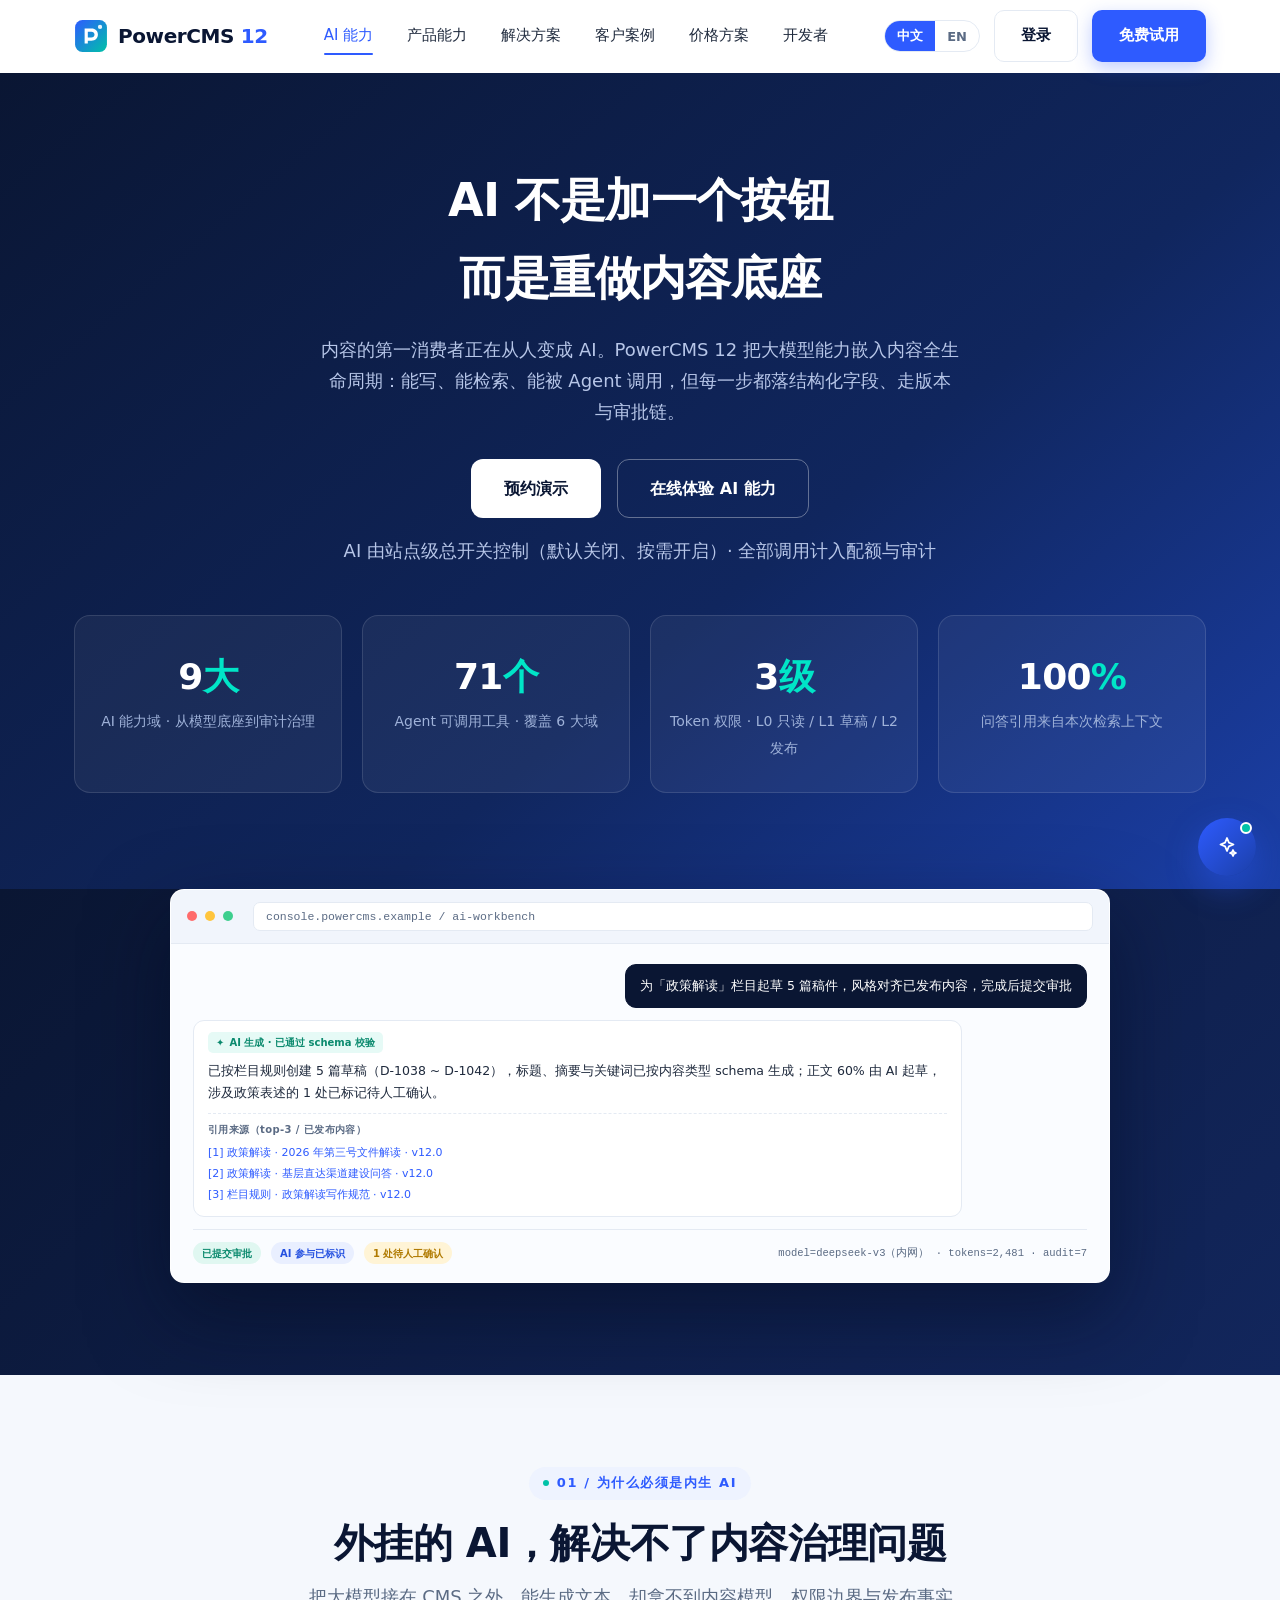
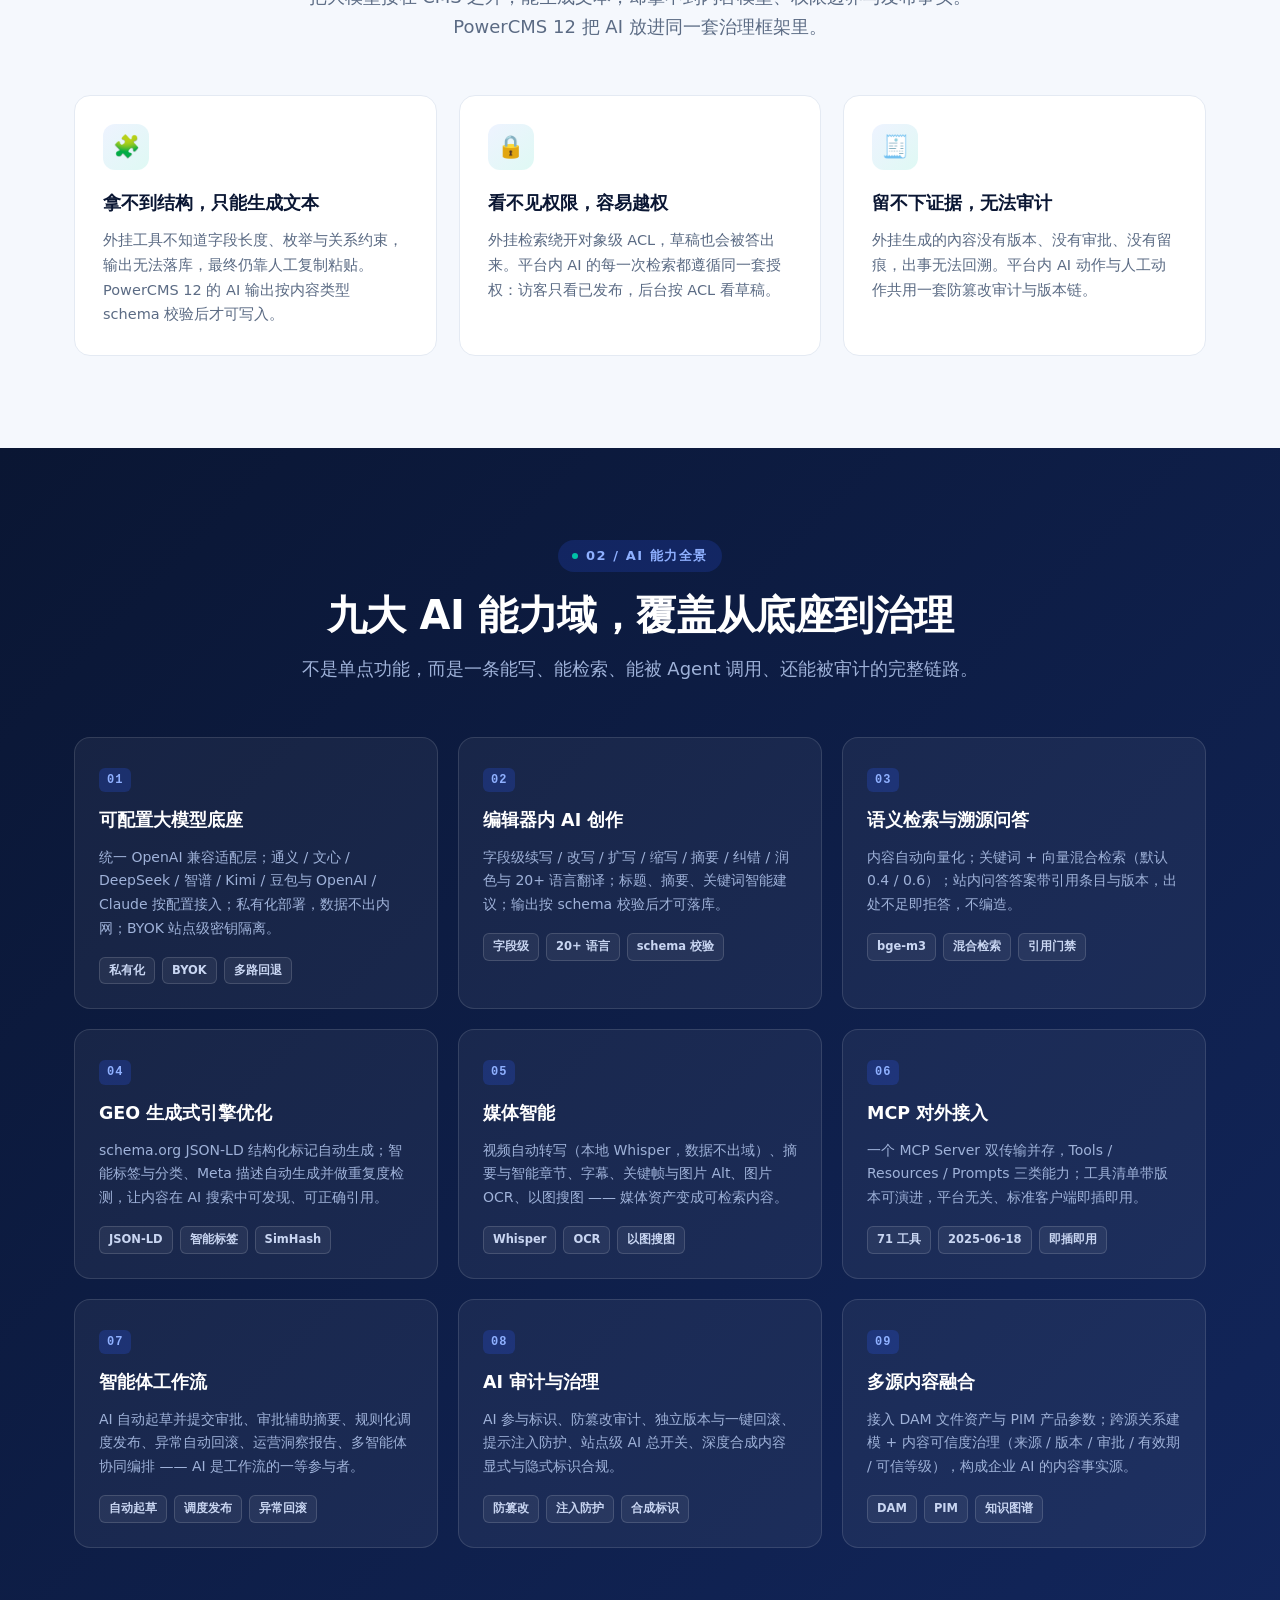
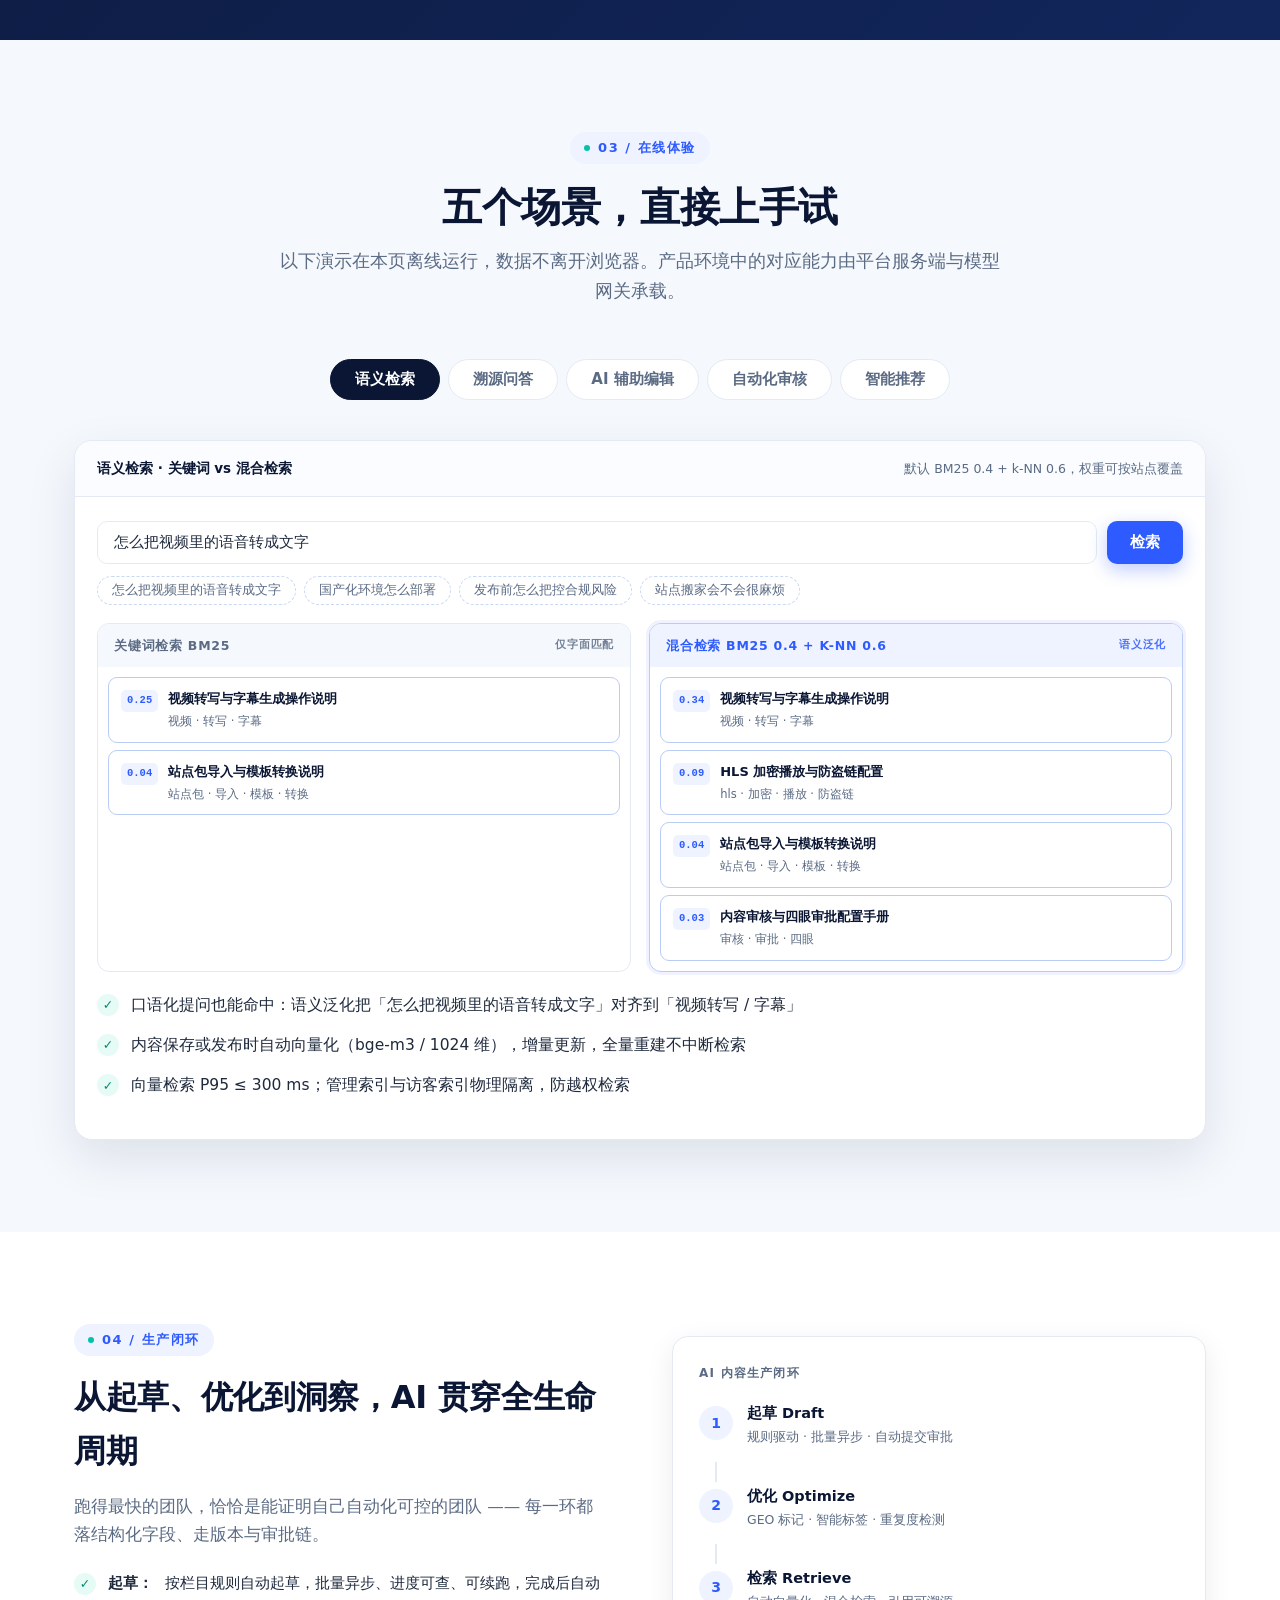
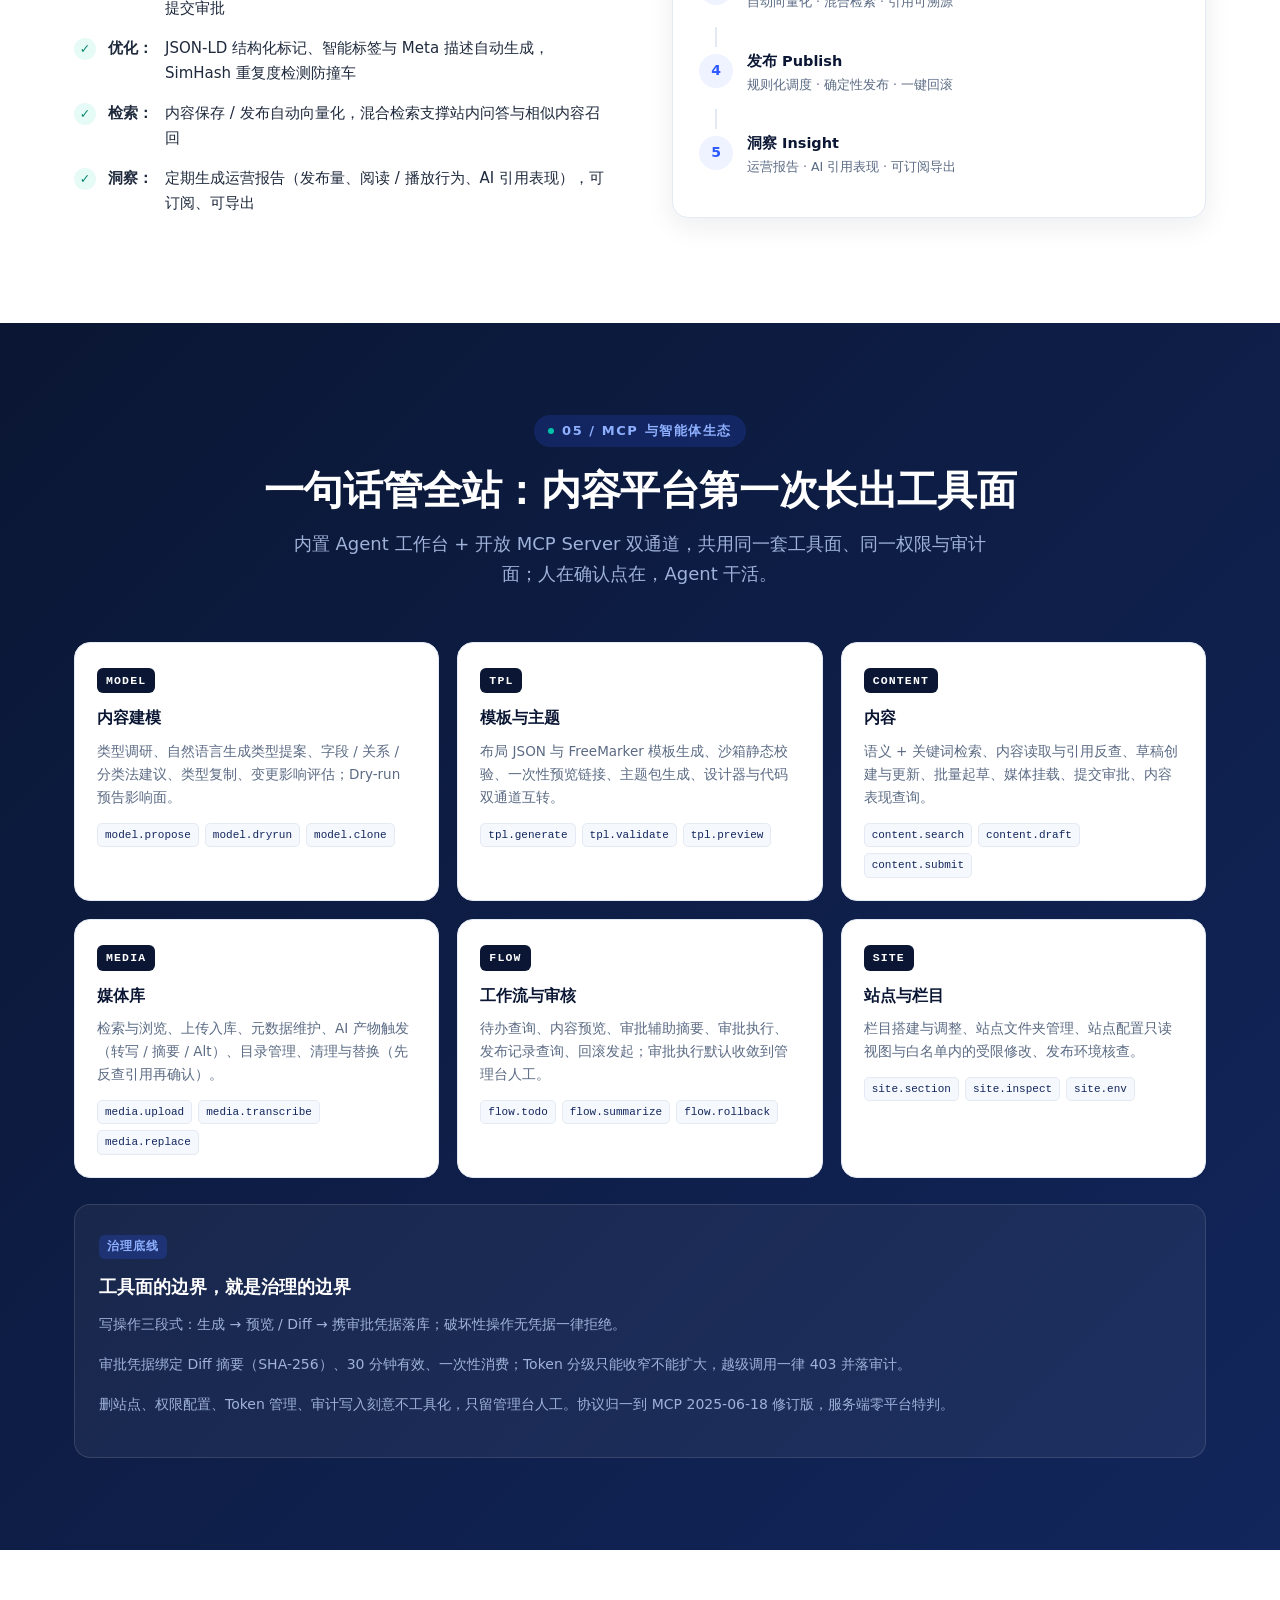
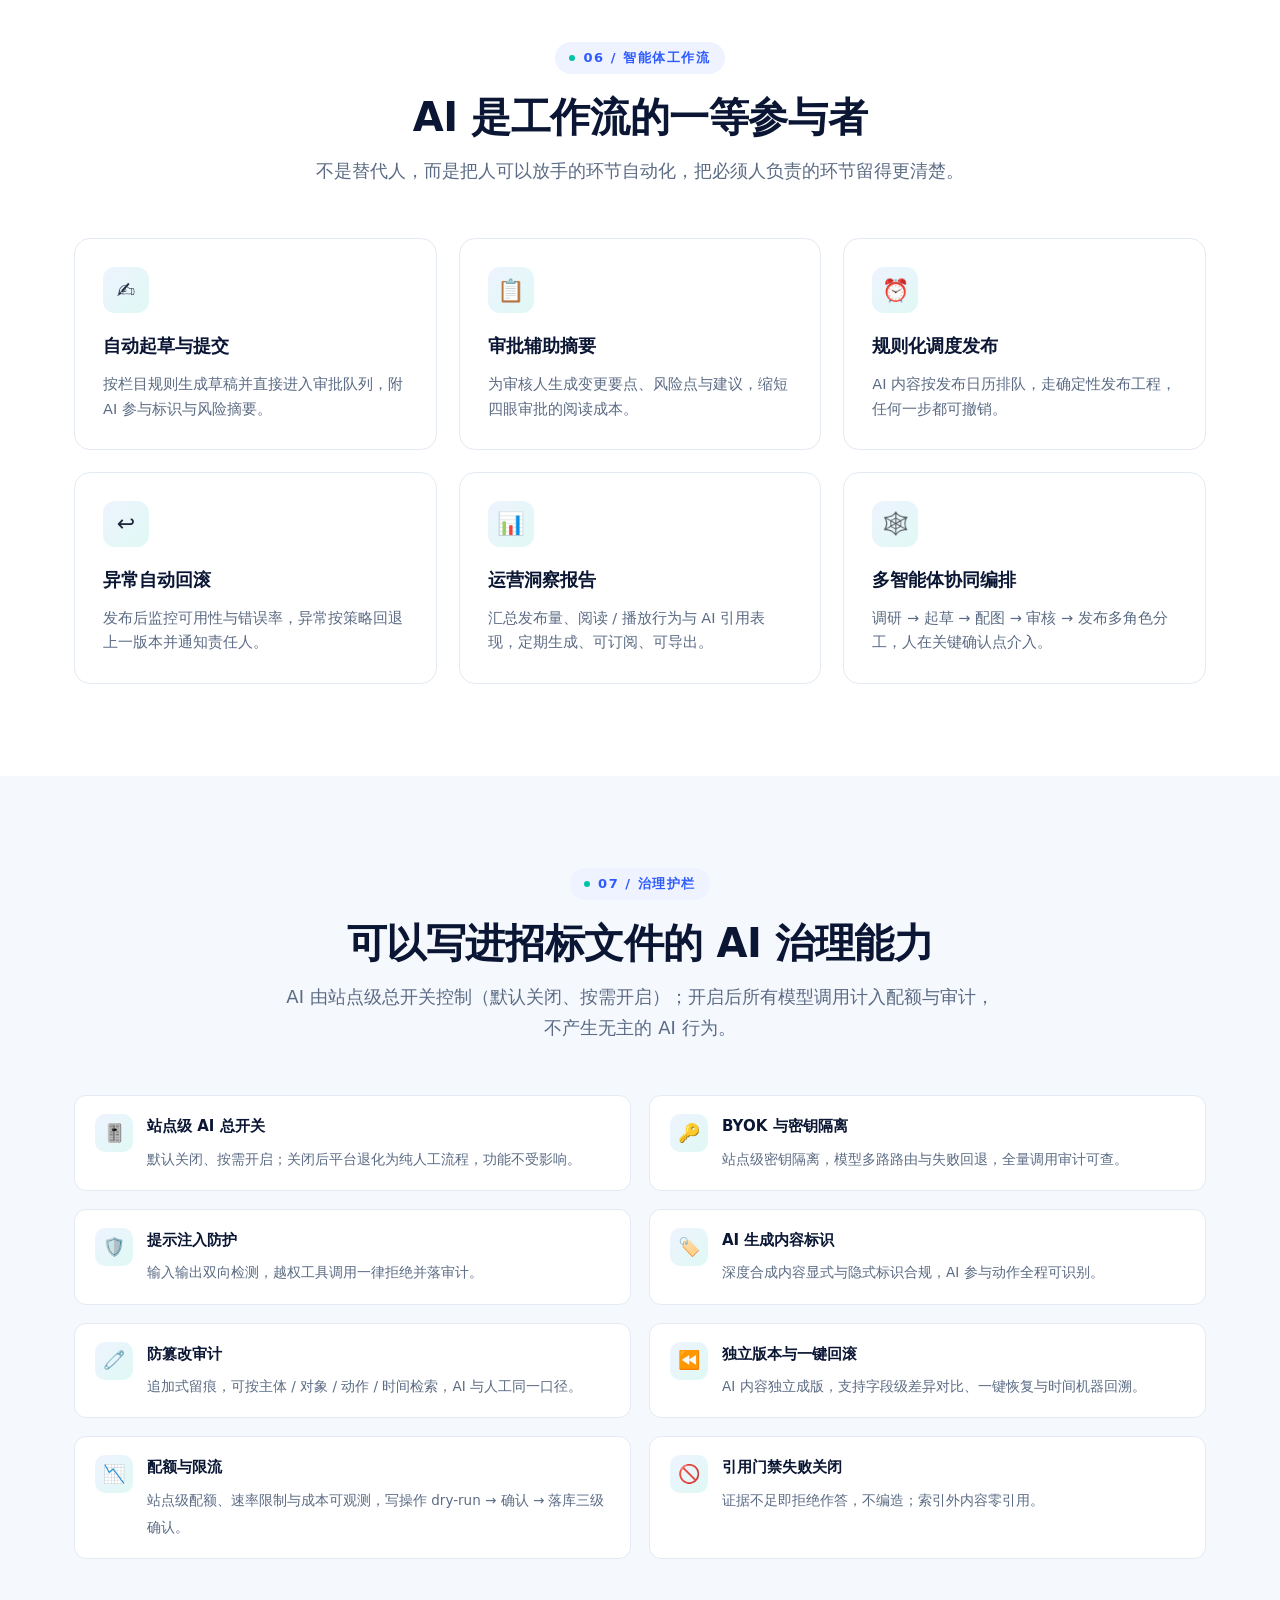
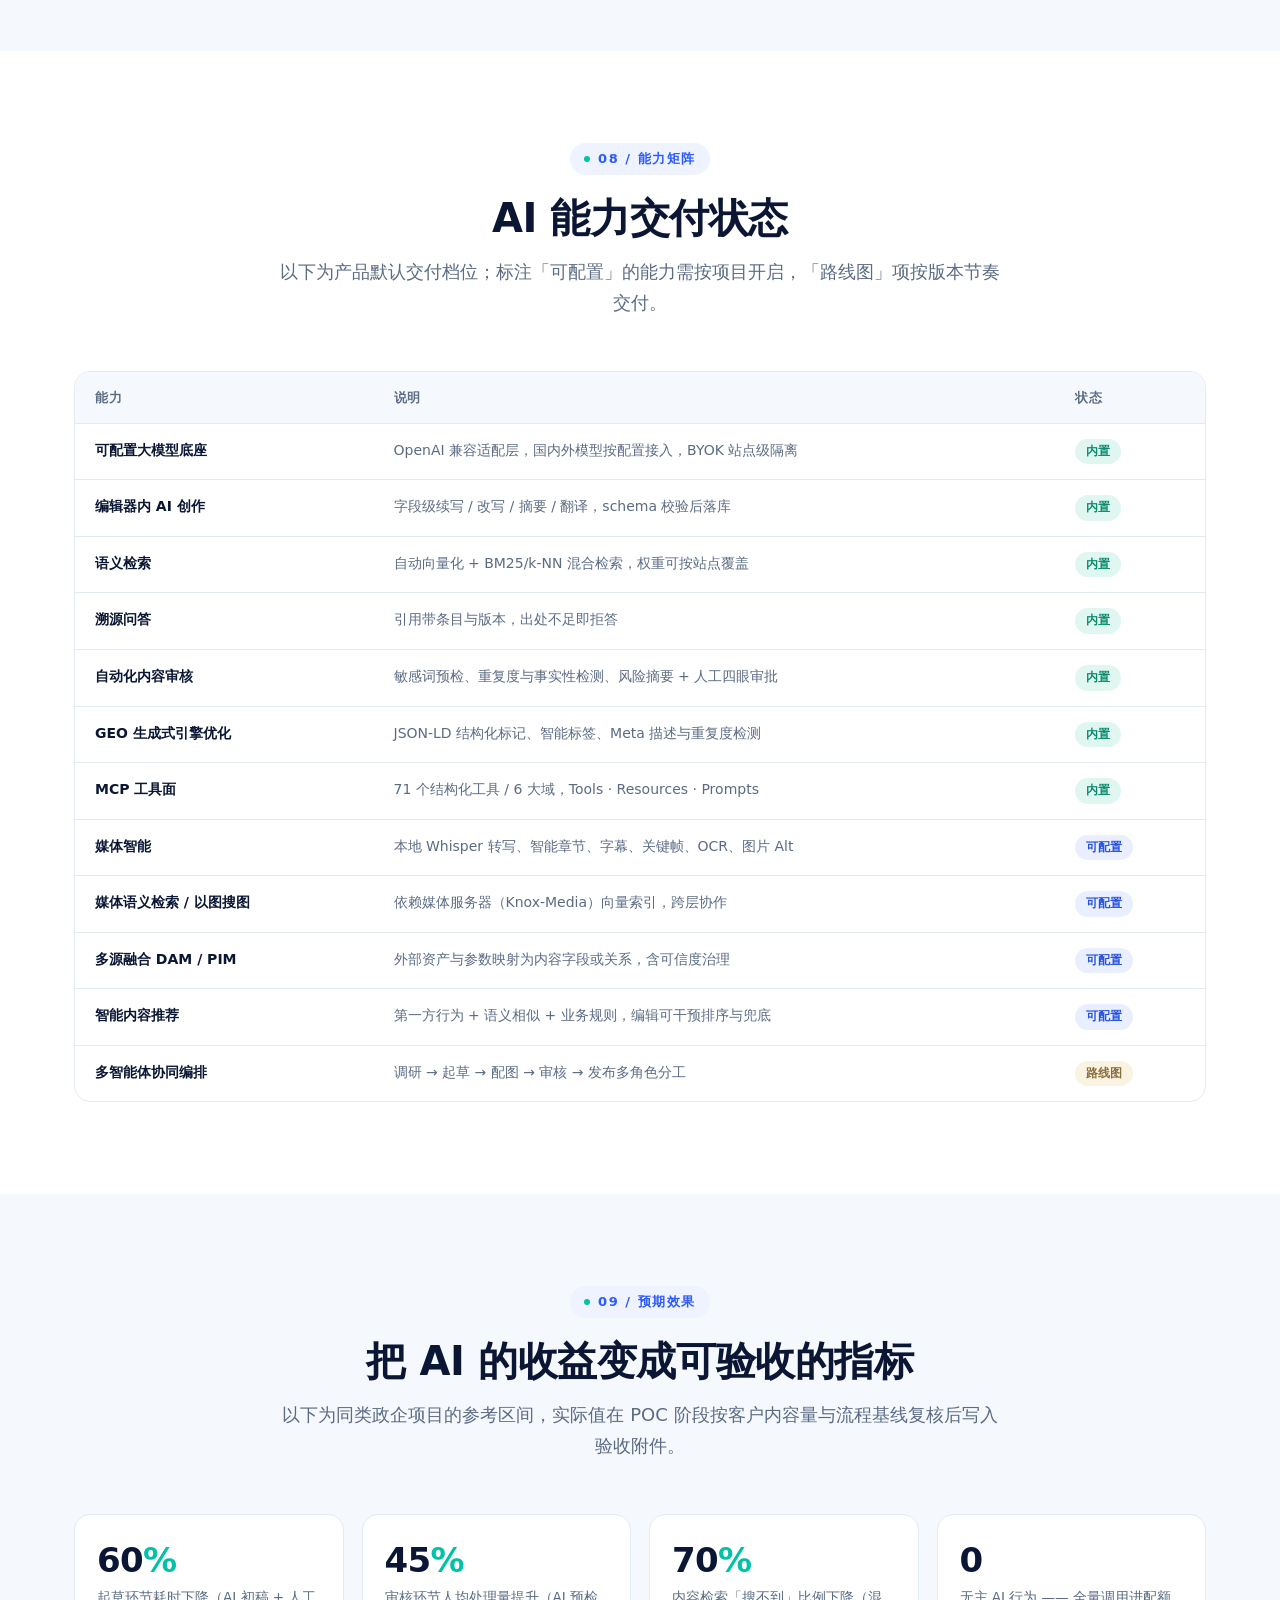
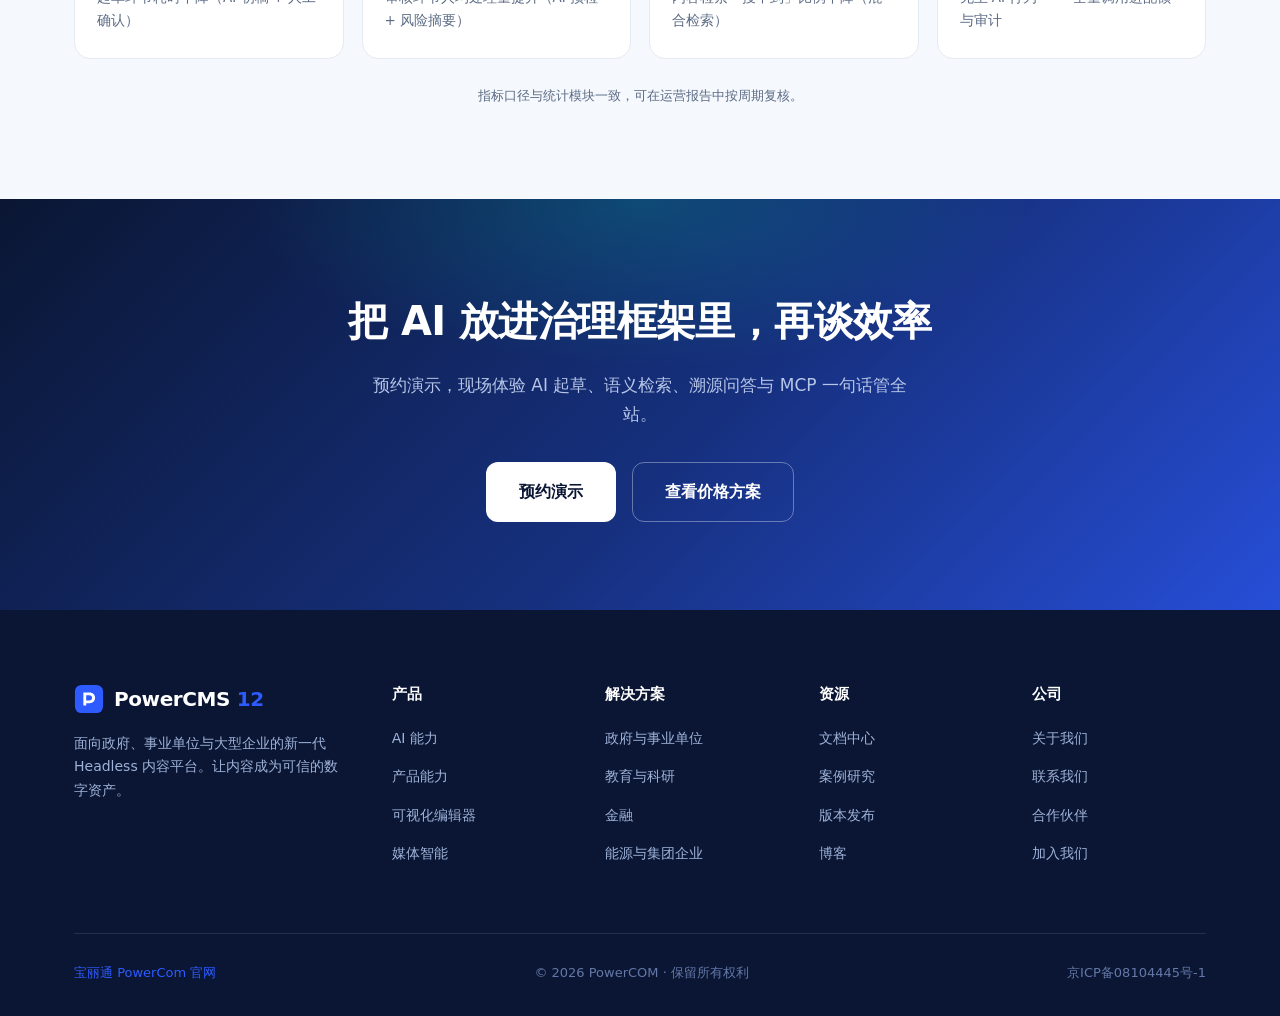
==== commit 8ba62ce8: "Update branding to PowerCOM, add real hotline, clean up section kickers Co-authored-by: Cursor <curs" ====
--- a/ai.html
+++ b/ai.html
@@ -61,7 +61,7 @@
   <!-- ================= Hero ================= -->
   <section class="sol-hero">
     <div class="container">
-      <span class="kicker" data-i18n="a.hero.kicker" style="background:rgba(46,91,255,.2);color:#8FB0FF;">AI · 治理之内</span>
+      <!--<span class="kicker" data-i18n="a.hero.kicker" style="background:rgba(46,91,255,.2);color:#8FB0FF;">AI · 治理之内</span>-->
       <h1 data-i18n="a.hero.title">AI 不是加一个按钮<br>而是重做内容底座</h1>
       <p data-i18n="a.hero.sub">内容的第一消费者正在从人变成 AI。PowerCMS 12 把大模型能力嵌入内容全生命周期：能写、能检索、能被 Agent 调用，但每一步都落结构化字段、走版本与审批链。</p>
       <div class="hero-cta" style="justify-content:center;margin-top:32px;">
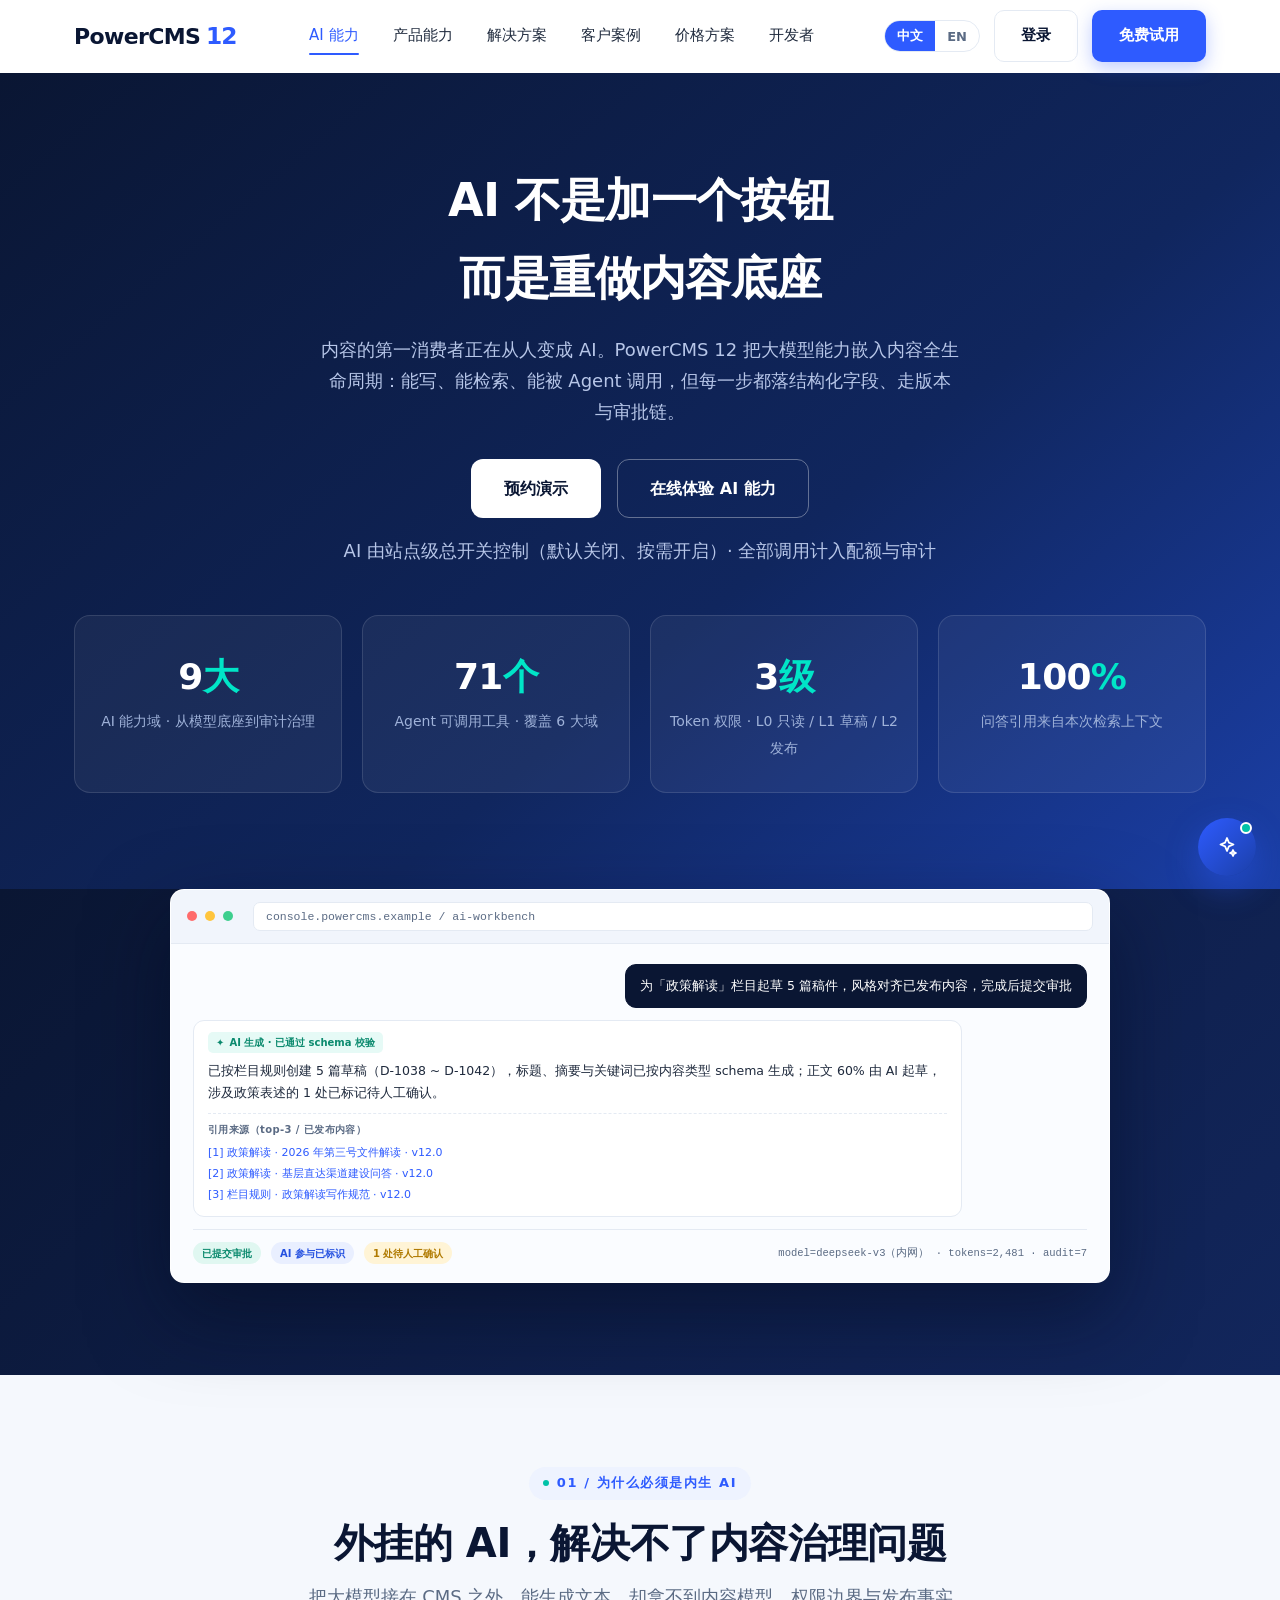
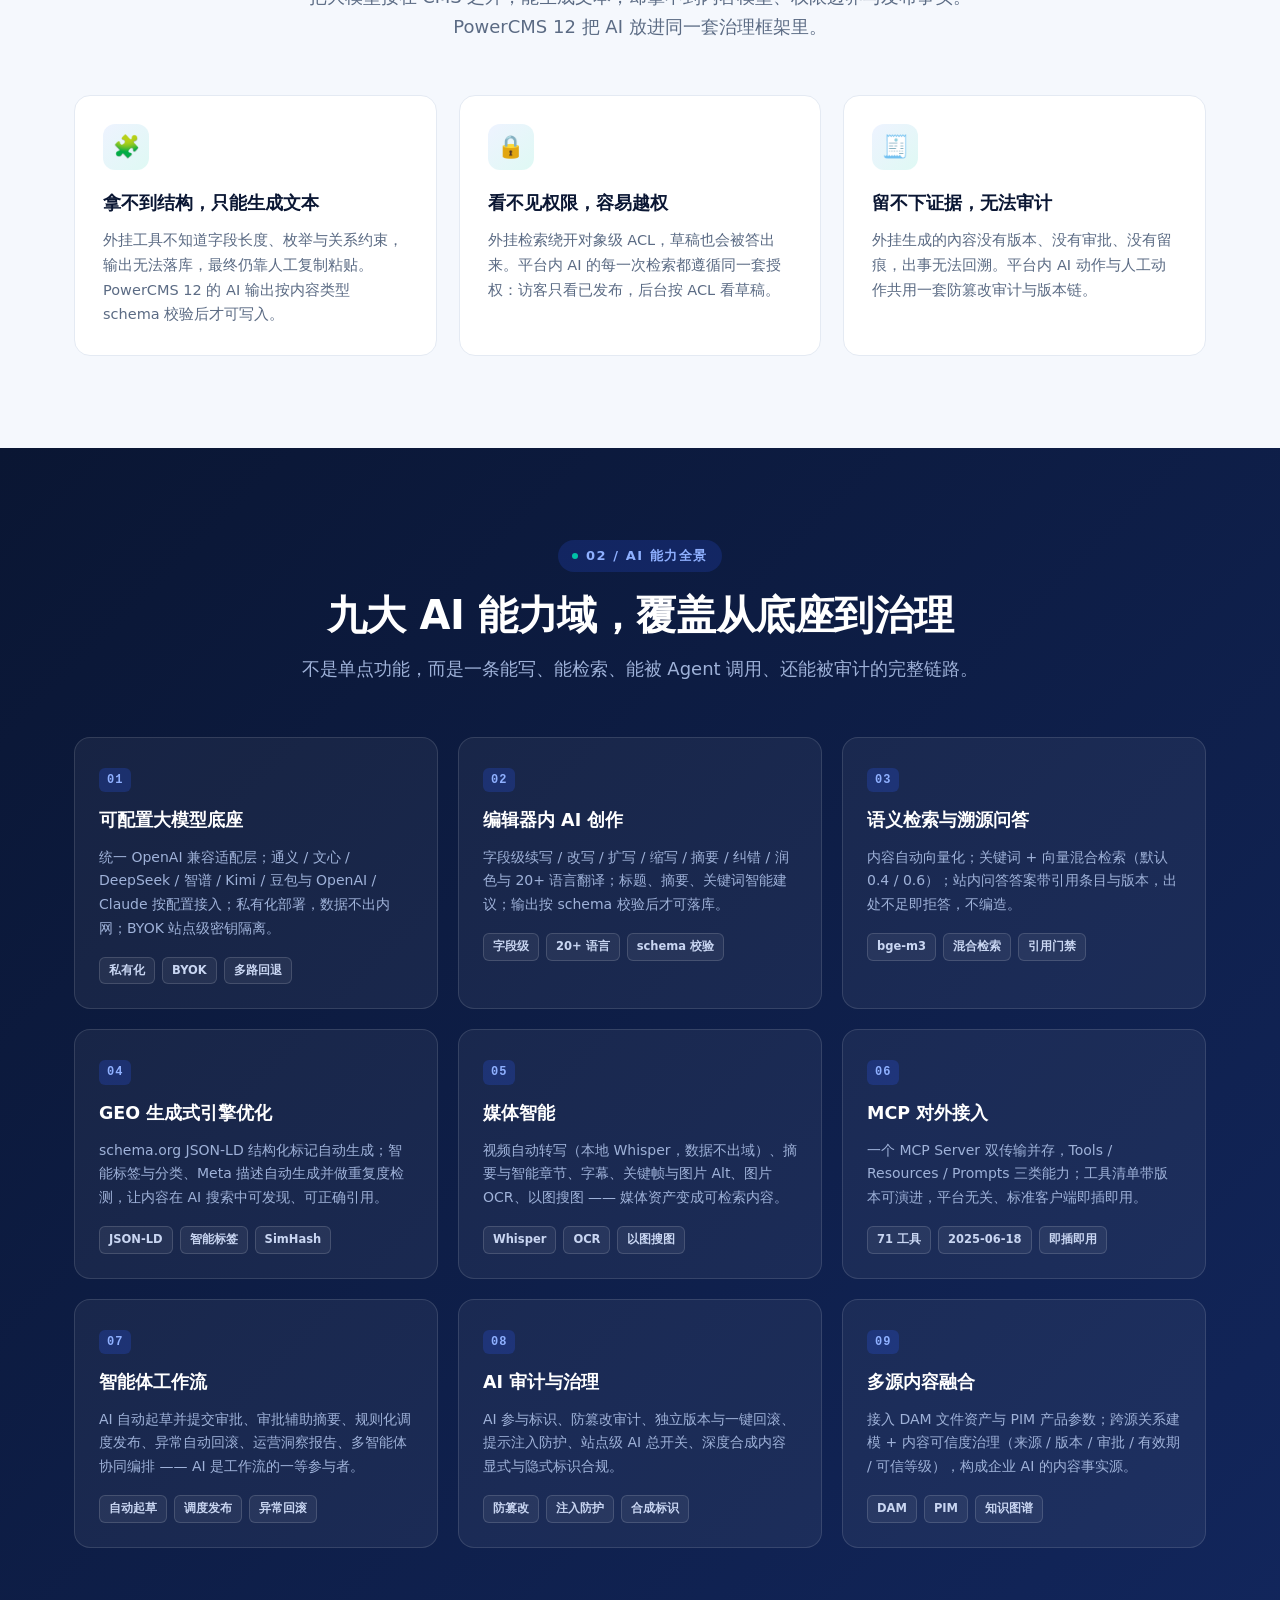
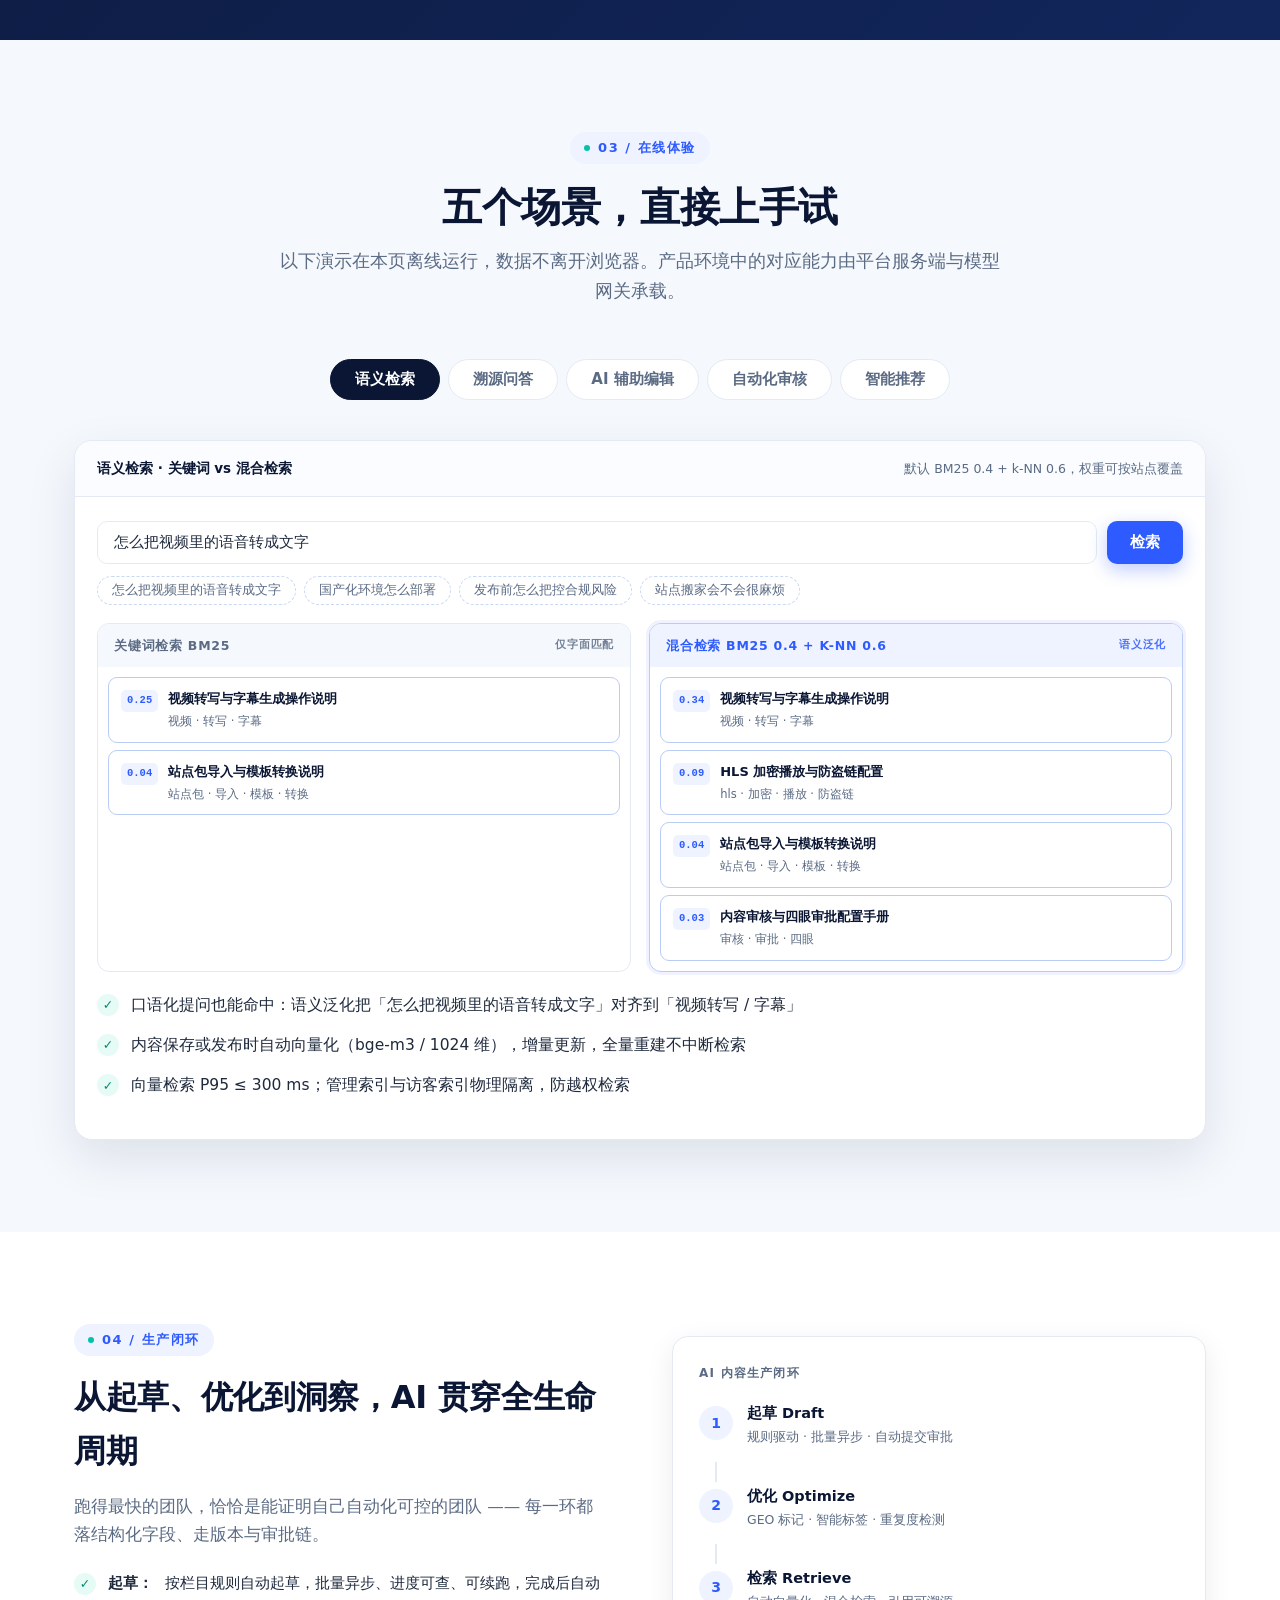
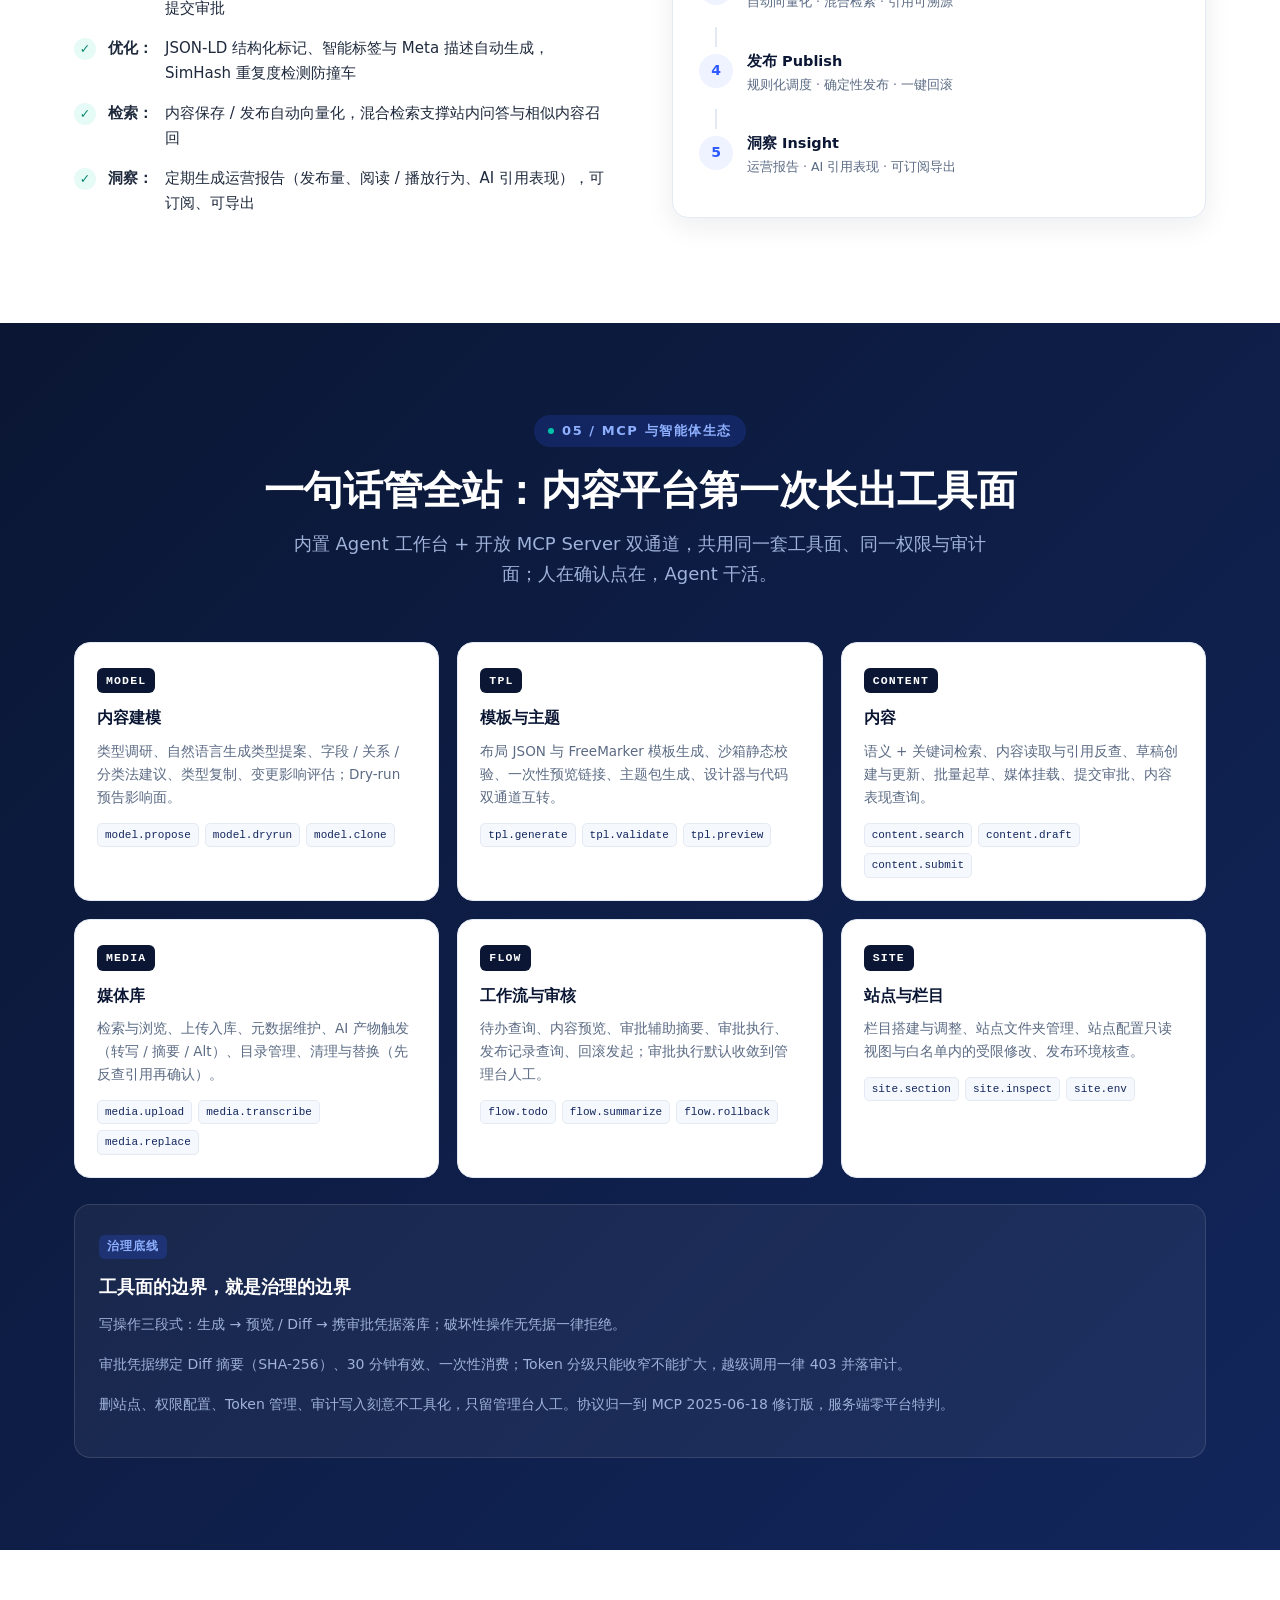
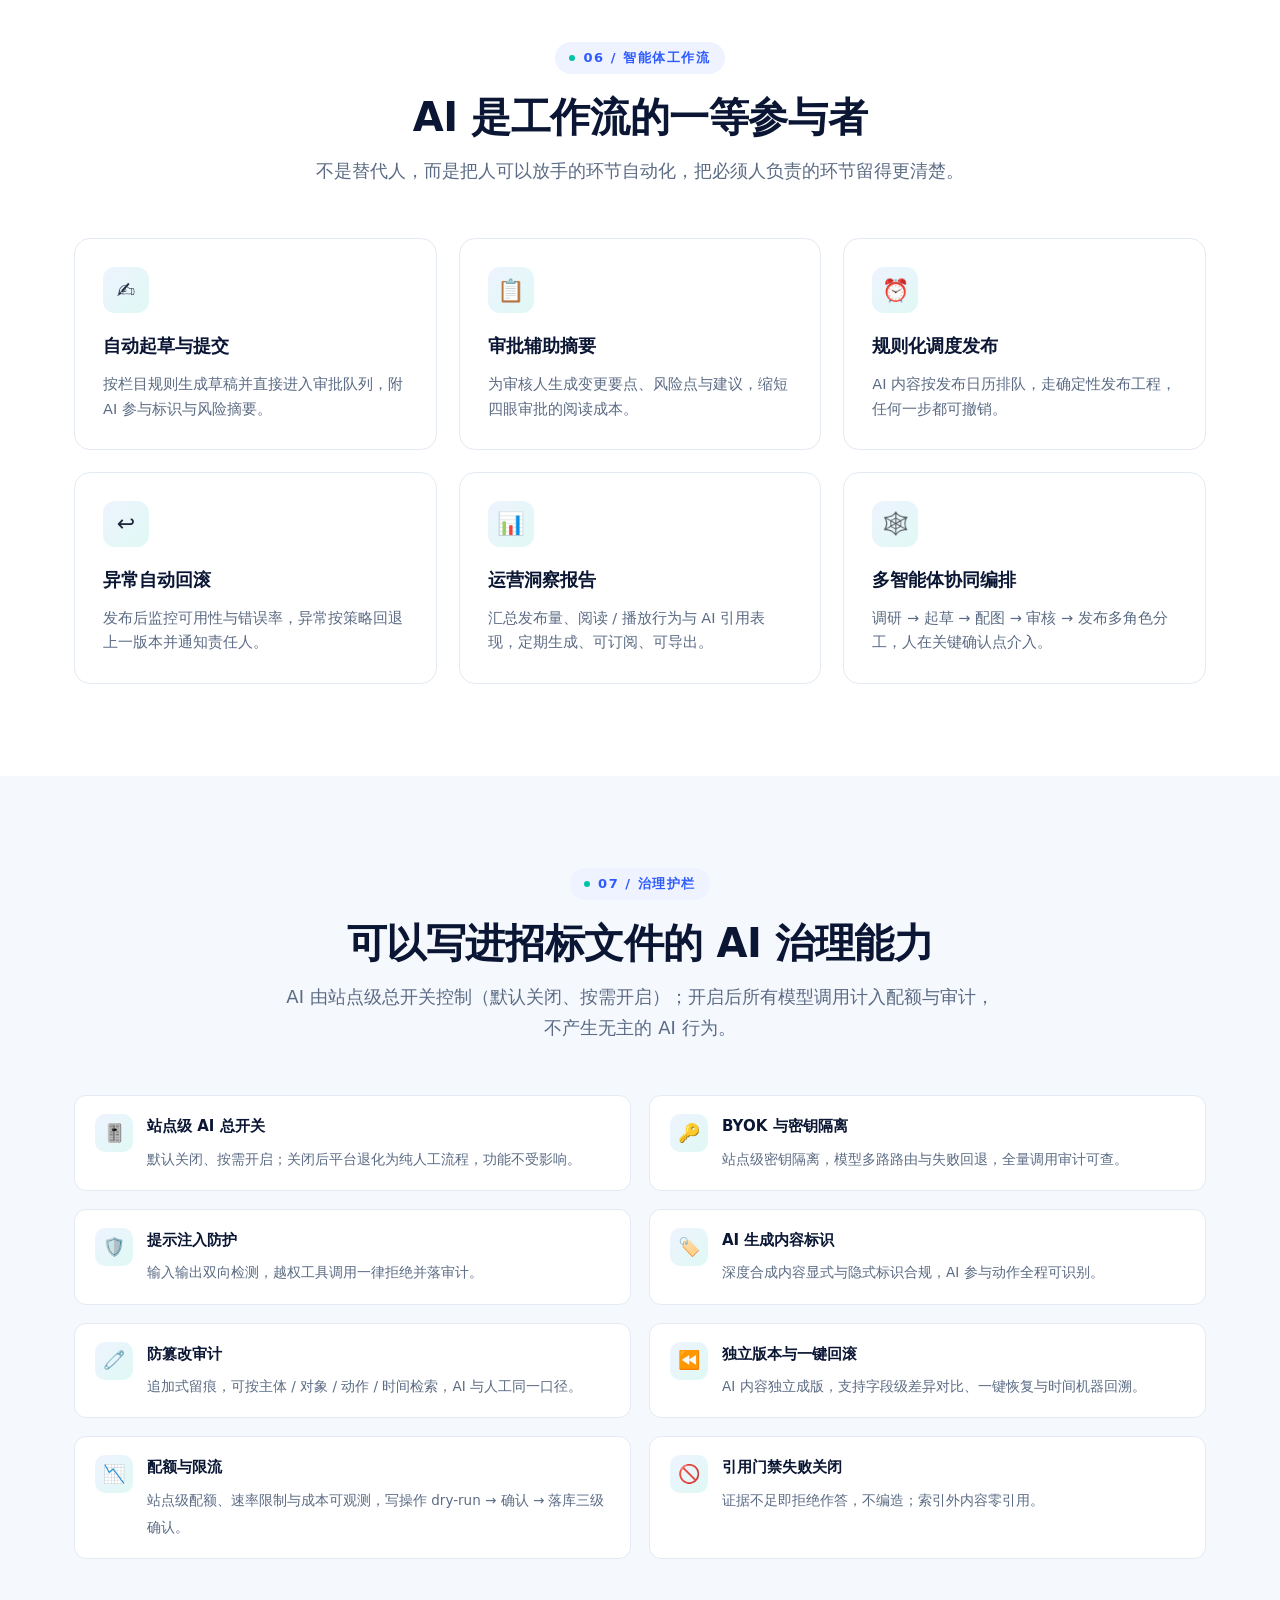
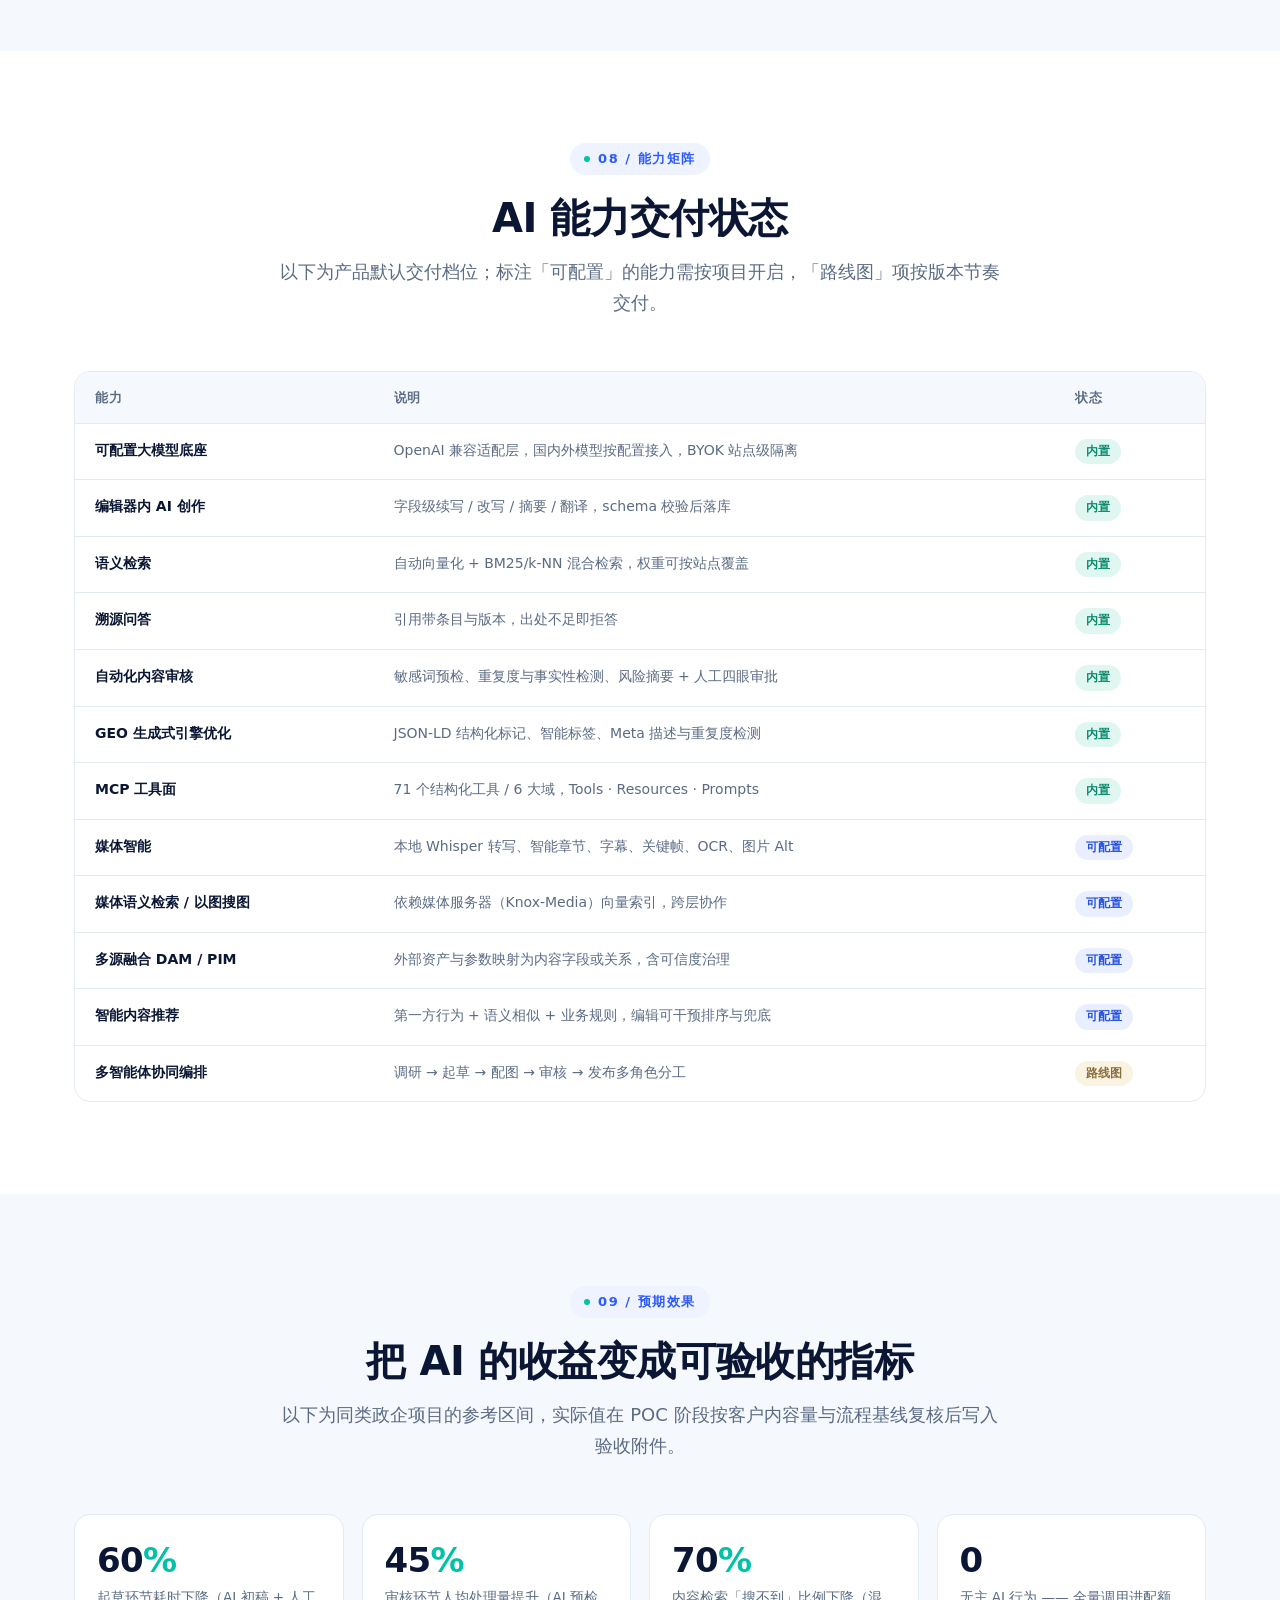
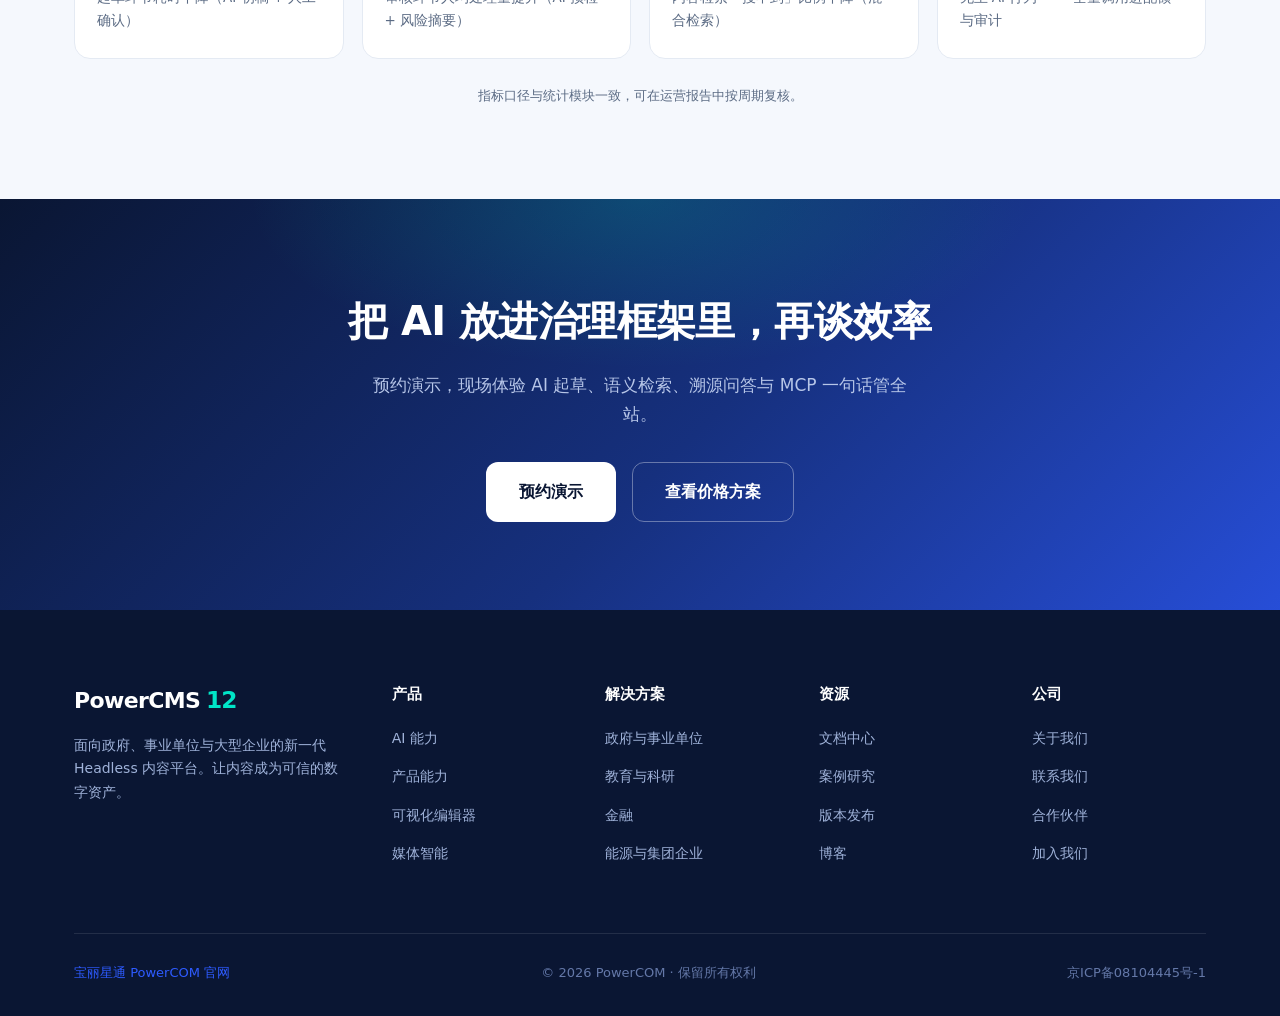
==== commit 3d140bbe: "Replace logo with pure wordmark; unify official-site branding - Replace 34/30px gradient SVG mark in" ====
--- a/ai.html
+++ b/ai.html
@@ -13,16 +13,8 @@
   <!-- ================= 头部导航 ================= -->
   <header class="header">
     <div class="container nav-wrap">
-      <a class="brand" href="index.html">
-        <svg width="34" height="34" viewBox="0 0 64 64" aria-hidden="true">
-          <defs><linearGradient id="lg" x1="0" y1="0" x2="1" y2="1">
-            <stop offset="0" stop-color="#2E5BFF"/><stop offset="1" stop-color="#00C2A8"/>
-          </linearGradient></defs>
-          <rect x="2" y="2" width="60" height="60" rx="14" fill="url(#lg)"/>
-          <path d="M20 46V18h13c7.2 0 12 4.6 12 11.4S40.2 41 33 41h-7v5h-6zm6-11h6.6c3.6 0 6-2.2 6-5.6s-2.4-5.4-6-5.4H26v11z" fill="#fff"/>
-          <circle cx="49" cy="15" r="4" fill="#fff" opacity=".9"/>
-        </svg>
-        <span class="brand-name">PowerCMS <em>12</em></span>
+      <a class="brand" href="index.html" aria-label="PowerCMS 12 首页">
+        <span class="brand-name">PowerCMS<span class="bn-ver">12</span></span>
       </a>
       <nav class="nav">
         <a class="nav-link" data-nav="ai" href="ai.html" data-i18n="nav.ai">AI 能力</a>
@@ -514,12 +506,8 @@
     <div class="container">
       <div class="footer-grid">
         <div>
-          <a class="brand" href="index.html">
-            <svg width="30" height="30" viewBox="0 0 64 64" aria-hidden="true">
-              <rect x="2" y="2" width="60" height="60" rx="14" fill="#2E5BFF"/>
-              <path d="M20 46V18h13c7.2 0 12 4.6 12 11.4S40.2 41 33 41h-7v5h-6zm6-11h6.6c3.6 0 6-2.2 6-5.6s-2.4-5.4-6-5.4H26v11z" fill="#fff"/>
-            </svg>
-            <span class="brand-name">PowerCMS <em>12</em></span>
+          <a class="brand" href="index.html" aria-label="PowerCMS 12 首页">
+            <span class="brand-name">PowerCMS<span class="bn-ver">12</span></span>
           </a>
           <p class="ft-tag" data-i18n="footer.tag">面向政府、事业单位与大型企业的新一代 Headless 内容平台。让内容成为可信的数字资产。</p>
         </div>
@@ -561,7 +549,7 @@
         </div>
       </div>
       <div class="footer-bottom">
-        <a href="https://www.powercom.net.cn" target="_blank" rel="noopener" data-i18n="footer.official">宝丽通 PowerCom 官网</a>
+        <a href="https://www.powercom.net.cn" target="_blank" rel="noopener" data-i18n="footer.official">宝丽星通 PowerCOM 官网</a>
         <span data-i18n="footer.copy">© 2026 PowerCOM · 保留所有权利</span>
         <span data-i18n="footer.icp">京ICP备08104445号-1</span>
       </div>
--- a/css/style.css
+++ b/css/style.css
@@ -92,9 +92,79 @@
 .header.on-dark .nav-link, .header.on-dark .brand-name { color: #fff; }
 .header.on-dark .lang-toggle { color: #fff; border-color: rgba(255,255,255,.3); }
 .nav-wrap { display: flex; align-items: center; justify-content: space-between; height: 72px; gap: 28px; }
-.brand { display: flex; align-items: center; gap: 10px; }
-.brand-name { font-size: 20px; font-weight: 800; color: var(--ink); letter-spacing: -.02em; }
-.brand-name em { font-style: normal; color: var(--primary); }
+/* ==========================================================================
+   PowerCMS 12 · 纯文字 Logo（页头左上角）
+   —— 无图片、无图标、无 SVG 图形，仅文字 + 数字 + CSS
+   依赖：站点已有 --font / --ink / --ink-2 / --primary / --primary-600 / --teal
+   放置位置：css/style.css  第 95–97 行（原 .brand / .brand-name / .brand-name em）
+   说明：下面整段替换原三行，其余 .header.on-dark / .footer 规则保留不动
+   ========================================================================== */
+
+.brand {
+  /* 去掉图标后不再需要 flex gap，改为基线对齐的文字组 */
+  display: inline-flex; align-items: baseline; gap: 0;
+  font-family: var(--font);
+  text-decoration: none;
+  white-space: nowrap;             /* 移动端不折行 */
+  padding: 6px 2px;                /* 保证触摸热区 ≥ 44px（导航行高 72px） */
+  margin-left: -2px;               /* 视觉左对齐补偿 */
+  -webkit-tap-highlight-color: transparent;
+}
+
+.brand-name {
+  display: inline-flex; align-items: baseline; gap: .26em;
+  font-size: clamp(18px, 1.1vw + 13px, 22px);   /* 桌面 22px → 移动 18px 平滑过渡 */
+  font-weight: 800;
+  letter-spacing: -.028em;
+  line-height: 1;
+  color: var(--ink);                /* 浅色底：#0A1633，对比度 ≈ 16.9:1 */
+  transition: color .22s ease;
+}
+
+/* 版本号：局部高亮的核心识别点 */
+.brand-name .bn-ver {
+  font-weight: 800;
+  font-size: 1.06em;                /* 视觉上略大于字名，形成锚点 */
+  letter-spacing: -.045em;
+  color: var(--primary);            /* 浅色底：#2E5BFF，对比度 ≈ 5.1:1（达 WCAG AA） */
+  font-variant-numeric: tabular-nums;
+  transition: color .22s ease;
+}
+
+/* ---- 交互状态 ---- */
+.brand:hover .brand-name { color: var(--ink-2); }
+.brand:hover .bn-ver     { color: var(--primary-600); }
+.brand:focus-visible { outline: 2px solid var(--primary); outline-offset: 3px; border-radius: 6px; }
+.brand:active .bn-ver { color: var(--ink); }
+
+/* 当前页（首页）：弱化 hover，避免"可以再点一次"的误导 */
+.brand[aria-current="page"] { cursor: default; }
+.brand[aria-current="page"]:hover .brand-name { color: var(--ink); }
+.brand[aria-current="page"]:hover .bn-ver     { color: var(--primary); }
+
+/* ---- 深色场景：深色导航条 / 页脚 ---- */
+.header.on-dark .brand-name,
+.footer          .brand-name { color: #fff; }                       /* ≈ 16.9:1 */
+.header.on-dark .brand-name .bn-ver,
+.footer          .brand-name .bn-ver { color: #00E5C7; }            /* 沿用站内深色块 accent 惯例 */
+.header.on-dark .brand:hover .brand-name,
+.footer          .brand:hover .brand-name { color: #fff; }
+.header.on-dark .brand:hover .bn-ver,
+.footer          .brand:hover .bn-ver     { color: #6FF0DC; }
+.header.on-dark .brand:focus-visible,
+.footer          .brand:focus-visible     { outline-color: #6FF0DC; }
+
+/* ---- 响应式 ---- */
+@media (max-width: 860px) {
+  .brand-name { font-size: 18px; letter-spacing: -.02em; }
+}
+@media (max-width: 360px) {
+  .brand-name { font-size: 16.5px; }
+  .brand-name .bn-ver { letter-spacing: -.02em; }
+}
+@media (prefers-reduced-motion: reduce) {
+  .brand-name, .brand-name .bn-ver { transition: none; }
+}
 .nav { display: flex; align-items: center; gap: 6px; }
 .nav-link {
   position: relative; padding: 8px 14px; border-radius: 8px;
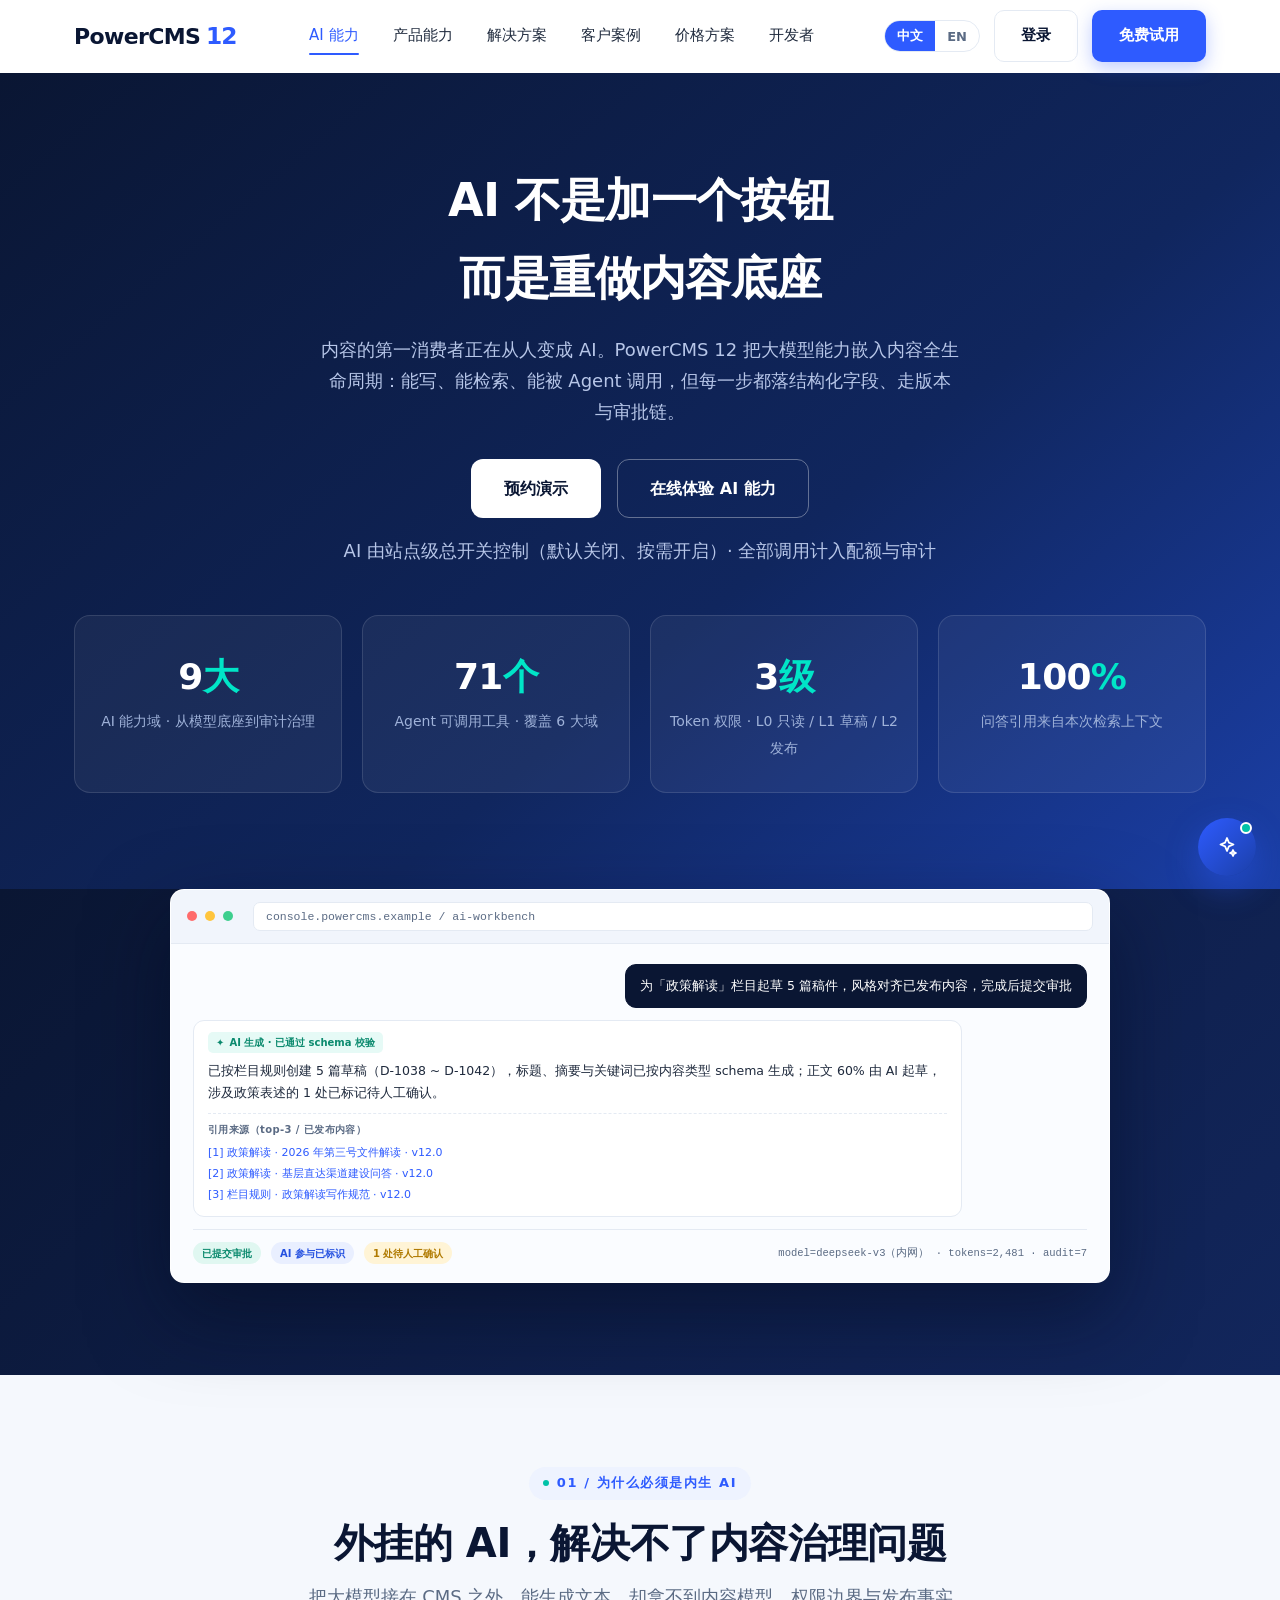
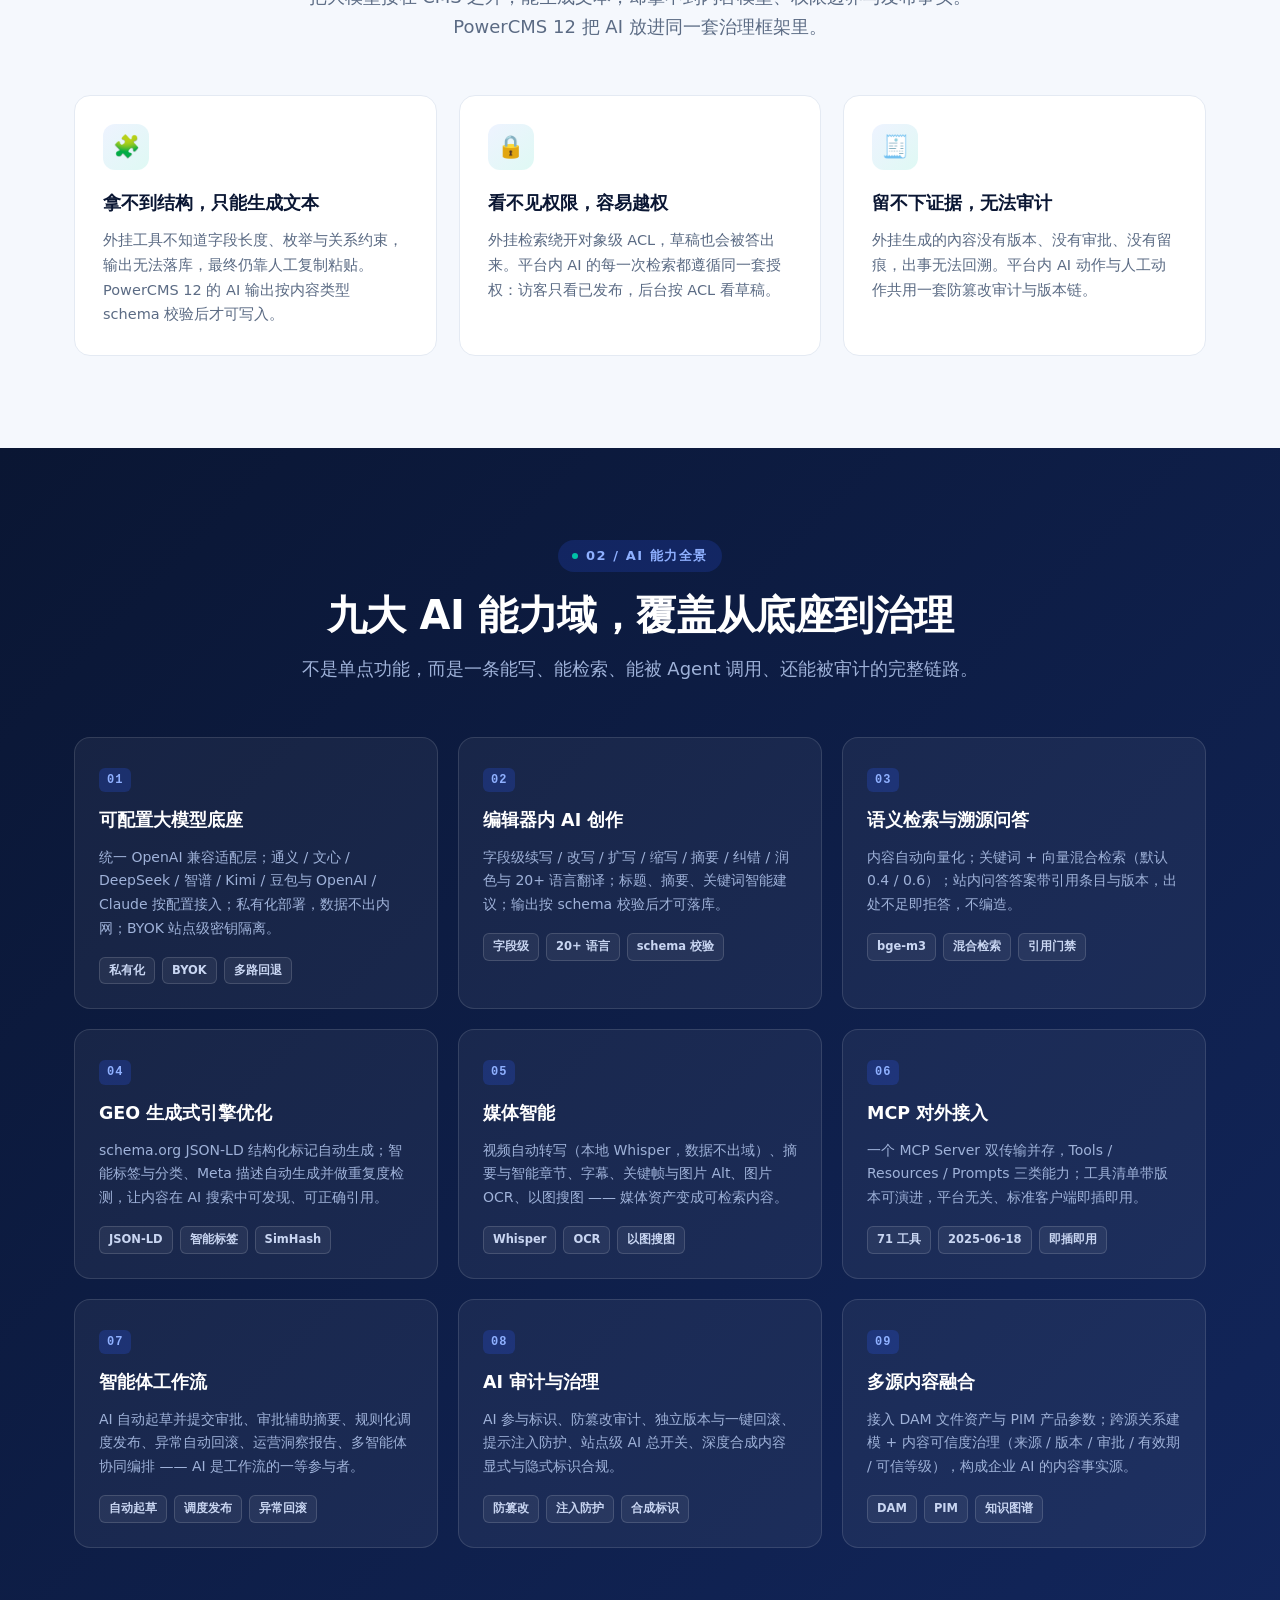
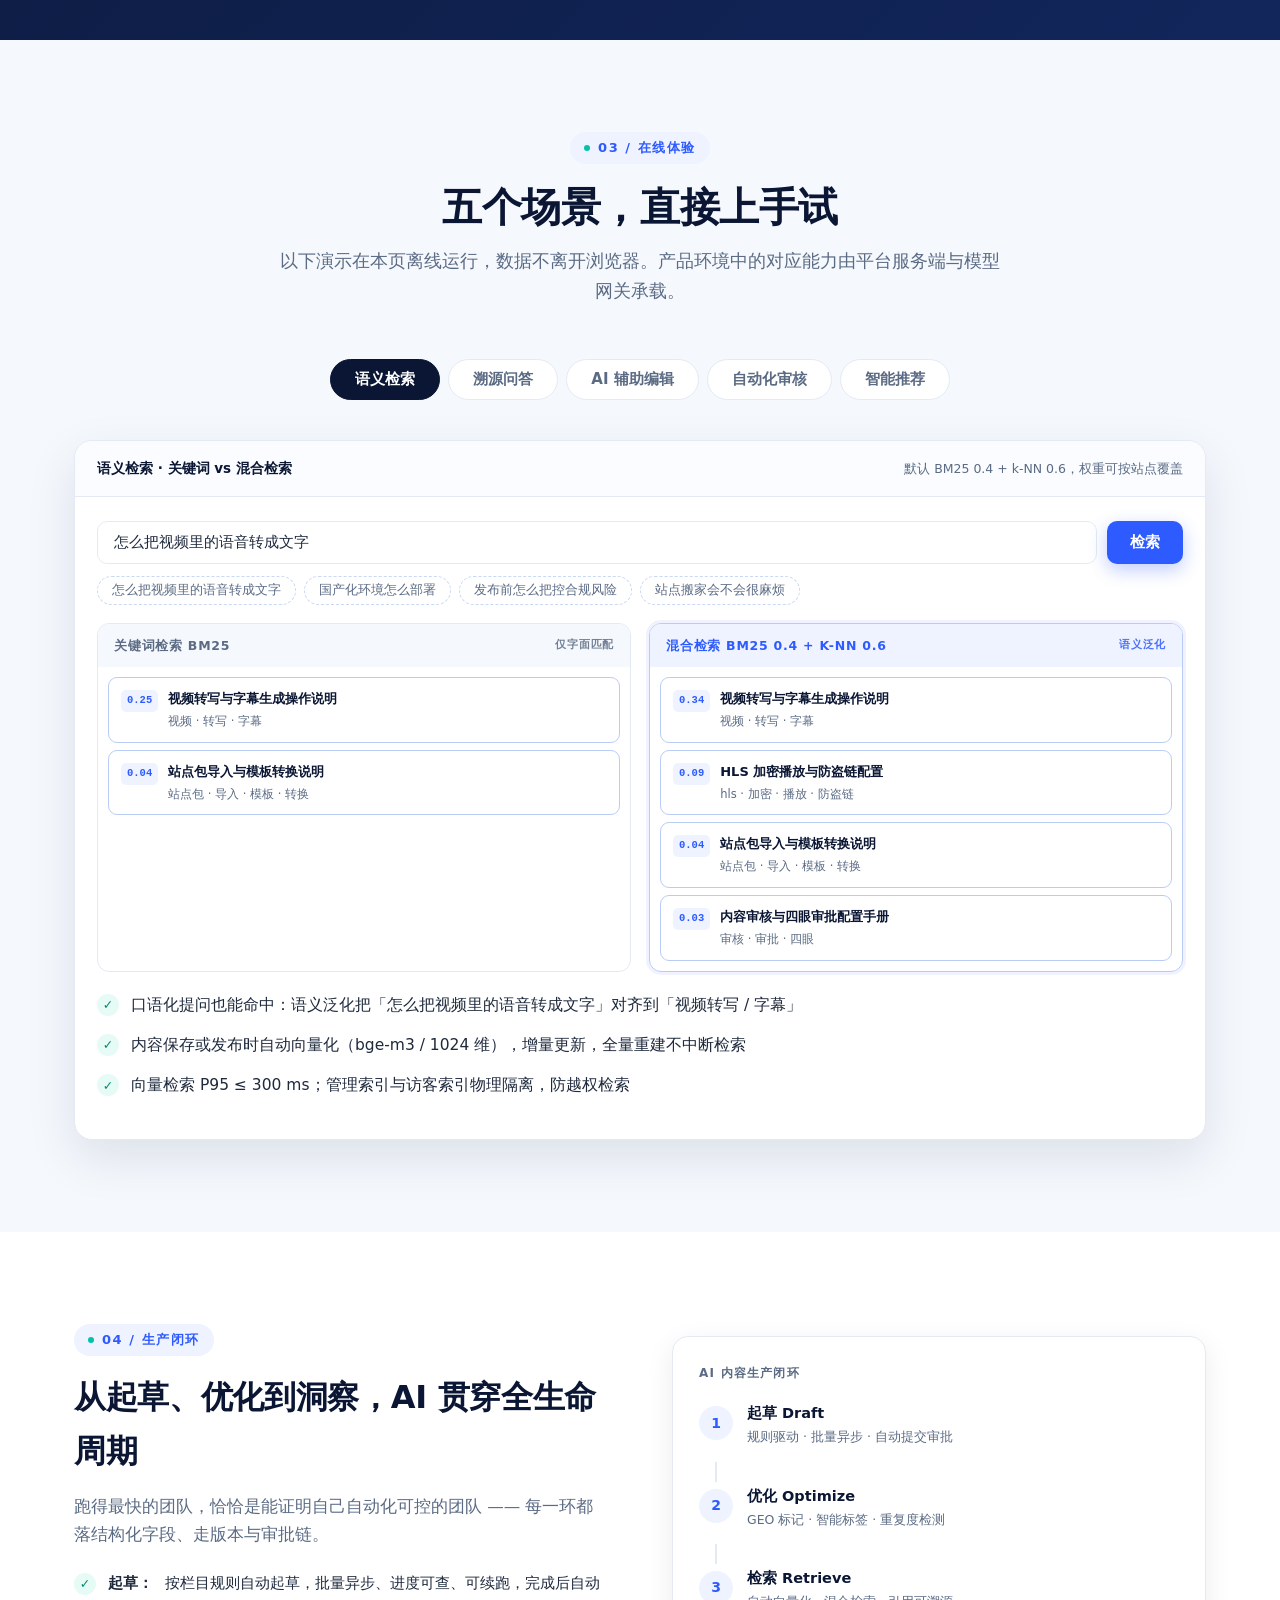
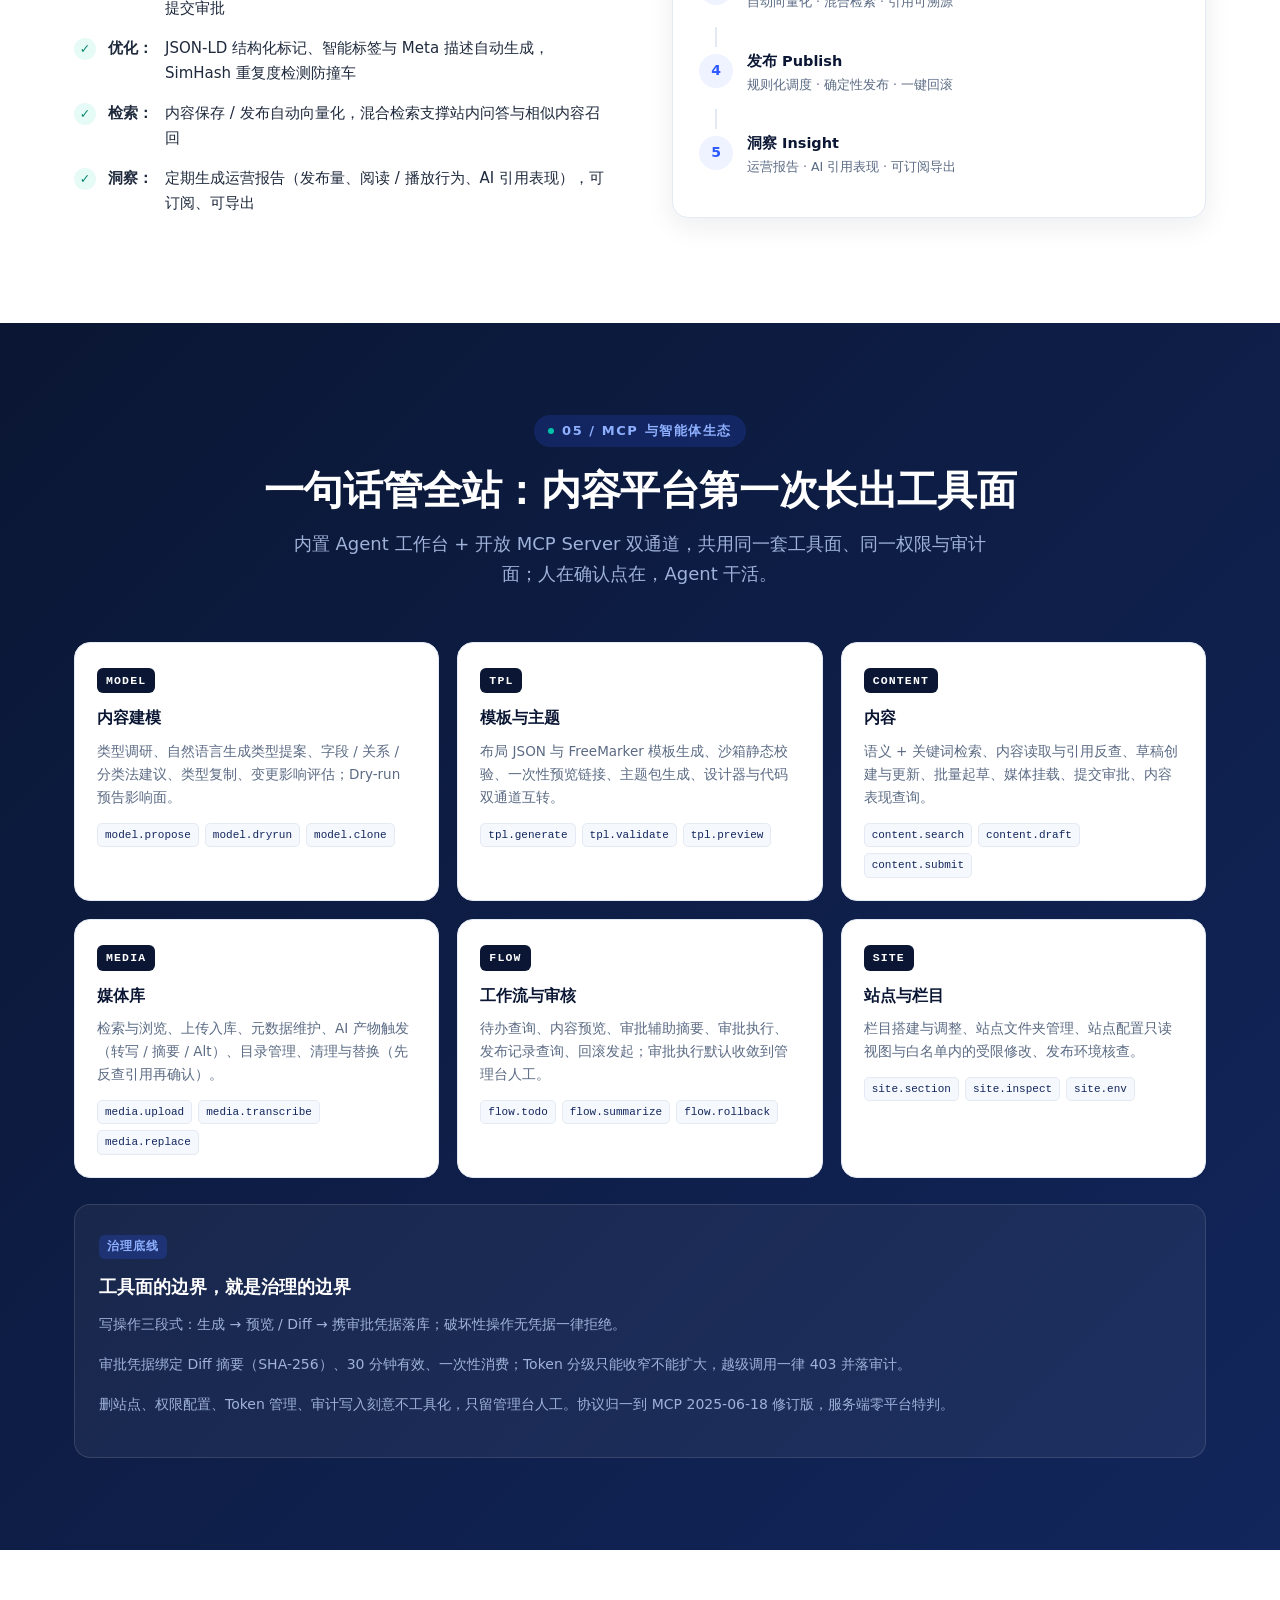
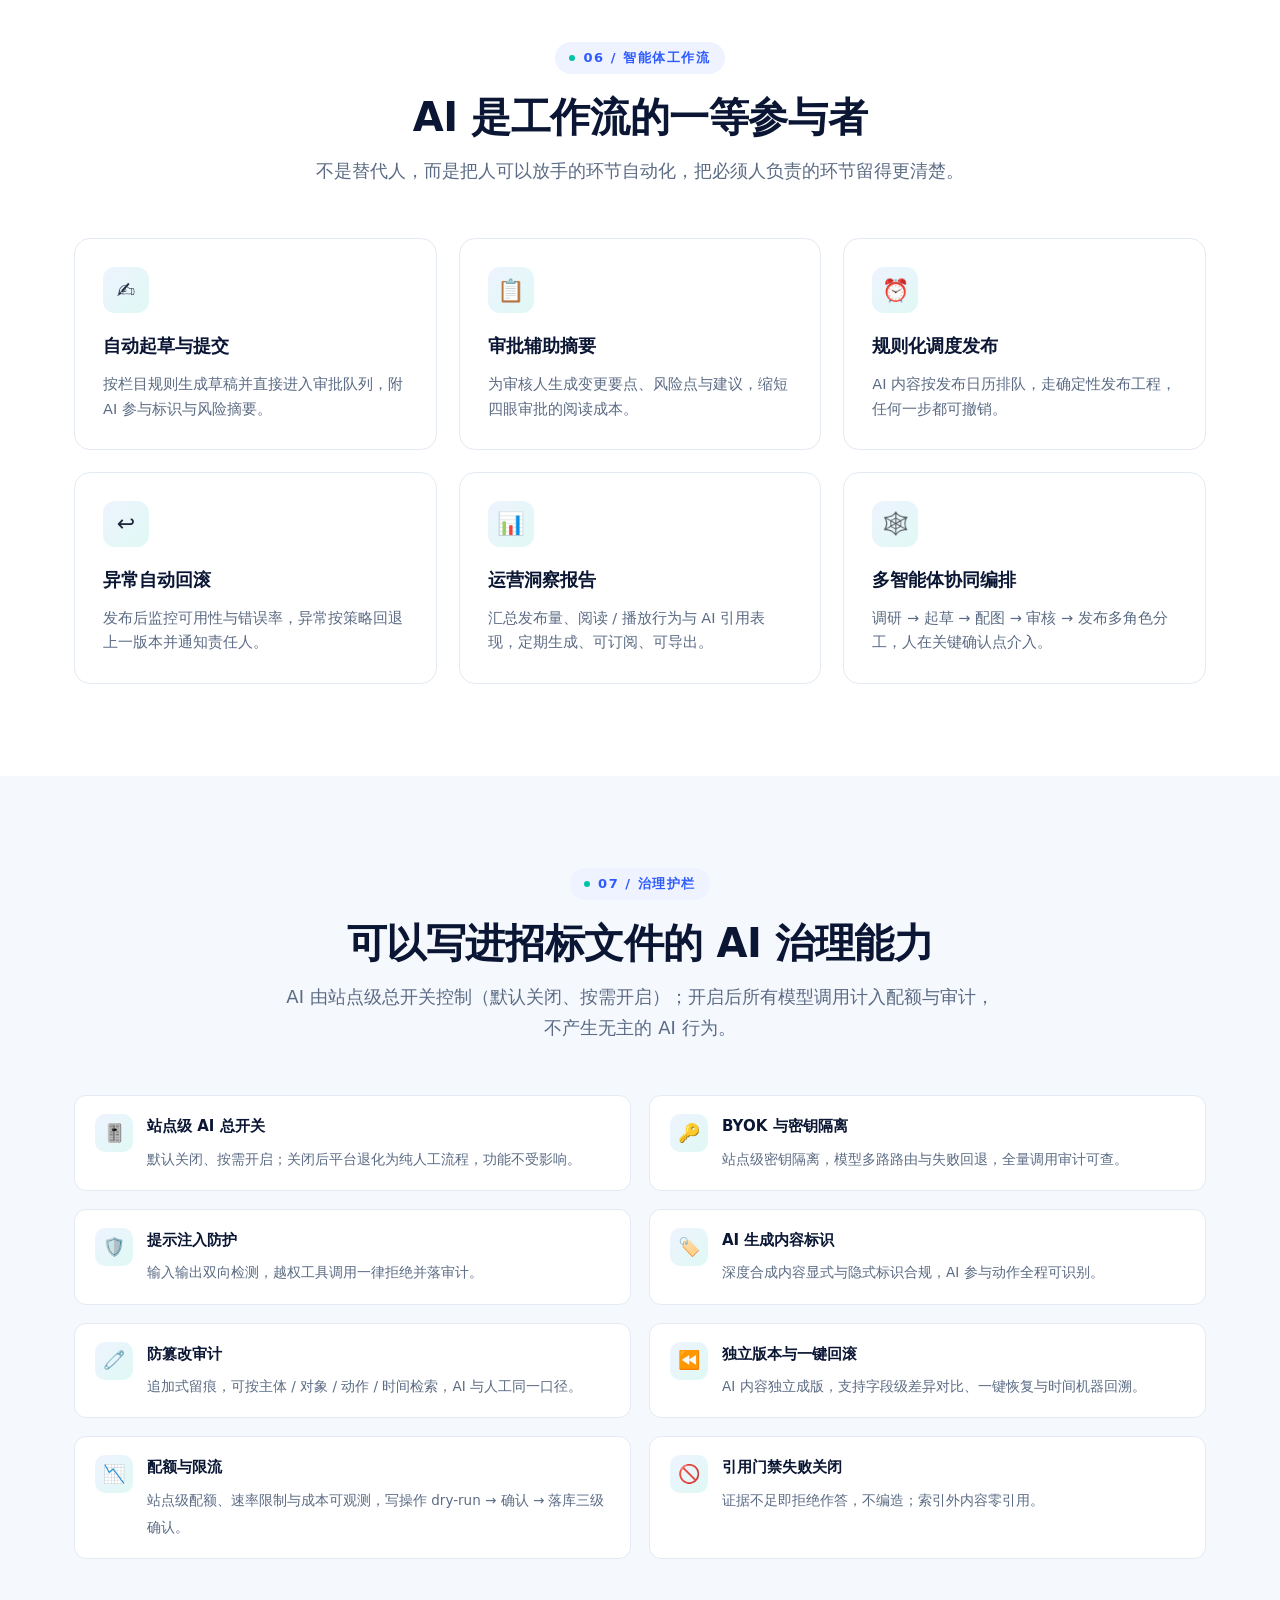
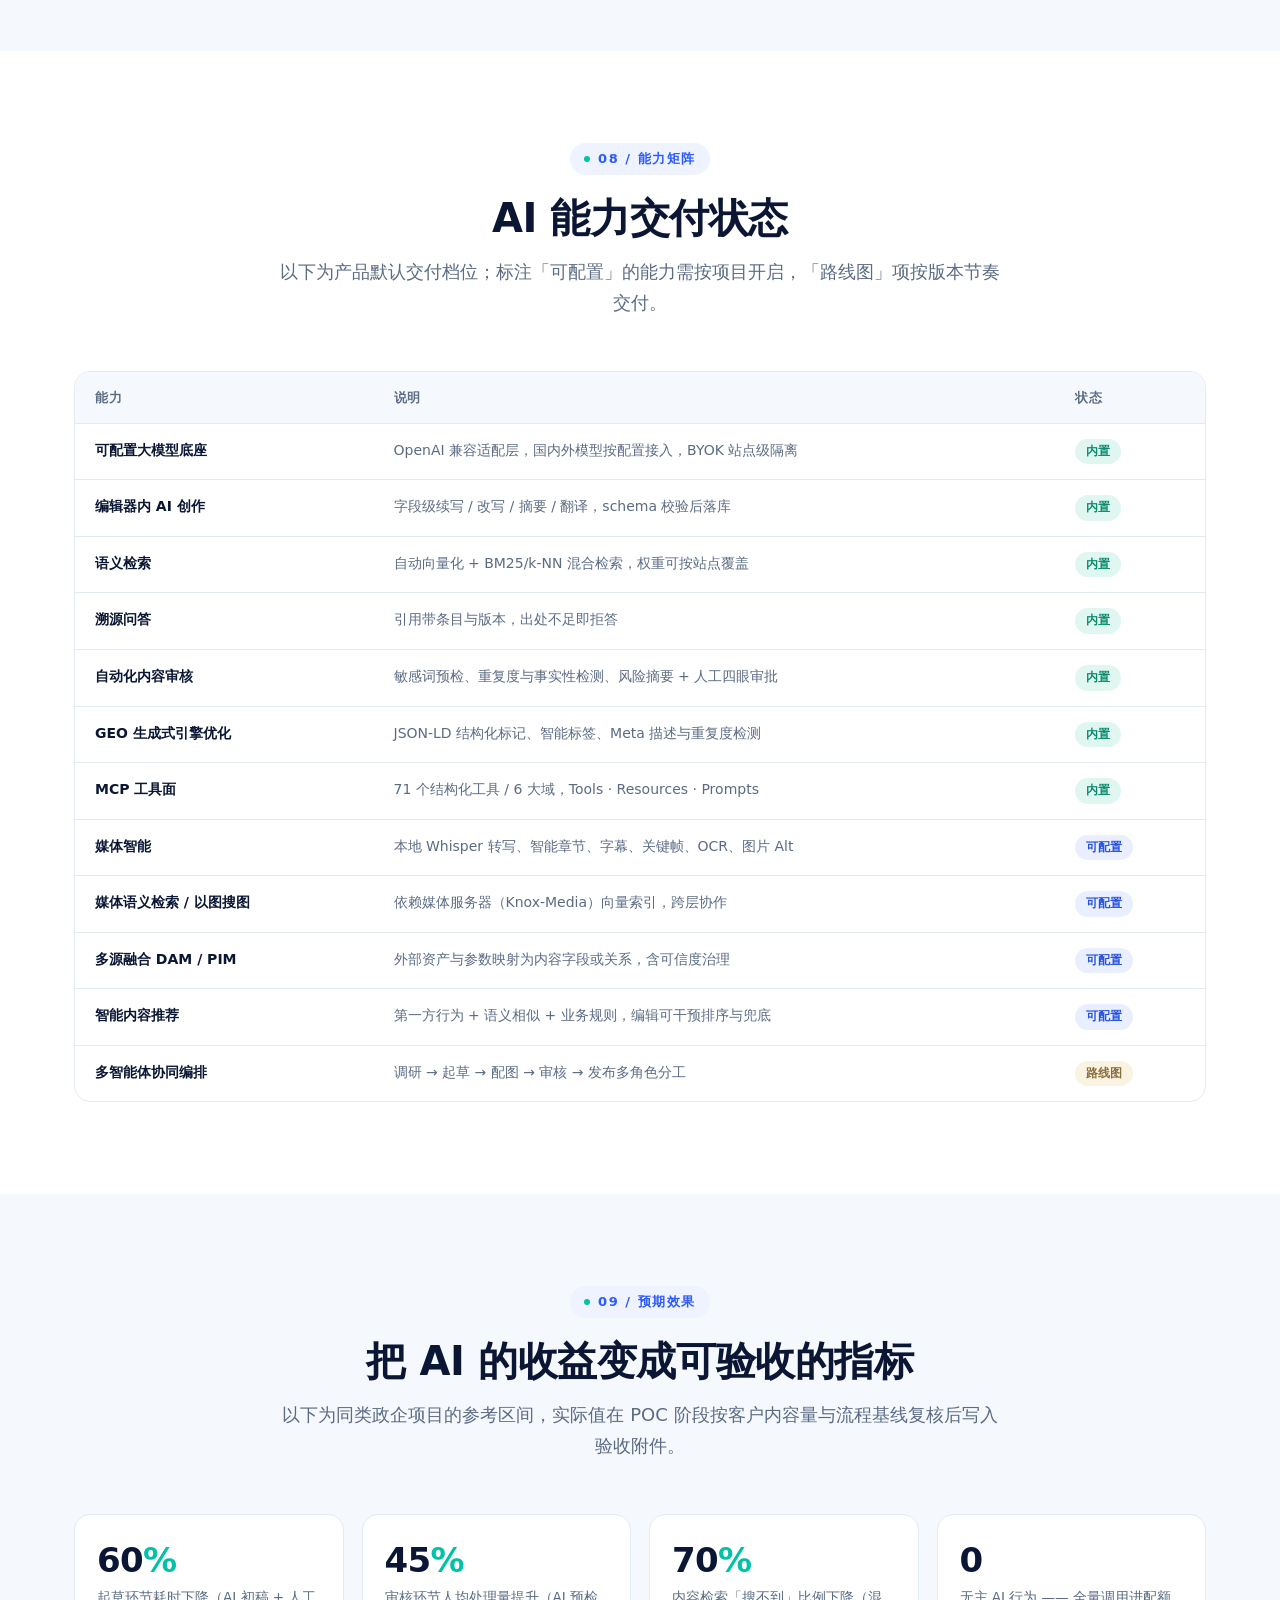
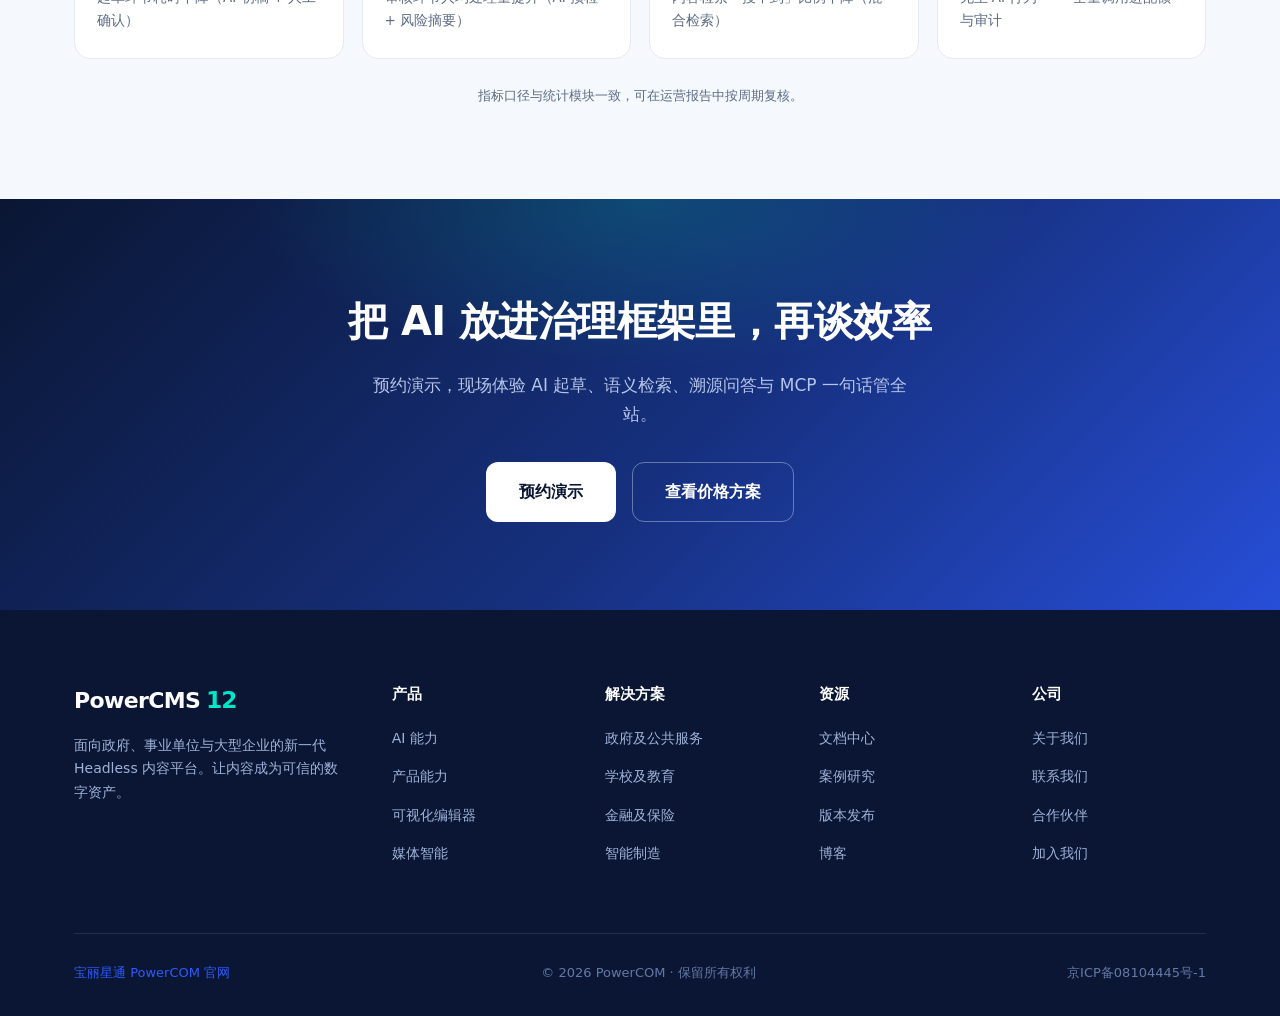
==== commit 5fe868bb: "Rebuild solutions page around scenarios and industries; rewrite customers page solutions.html - Add " ====
--- a/ai.html
+++ b/ai.html
@@ -523,10 +523,10 @@
         <div>
           <h4 data-i18n="footer.c2">解决方案</h4>
           <ul>
-            <li><a href="solutions.html" data-i18n="footer.l21">政府与事业单位</a></li>
-            <li><a href="solutions.html" data-i18n="footer.l22">教育与科研</a></li>
-            <li><a href="solutions.html" data-i18n="footer.l23">金融</a></li>
-            <li><a href="solutions.html" data-i18n="footer.l24">能源与集团企业</a></li>
+            <li><a href="solutions.html#ind-gov" data-i18n="footer.l21">政府及公共服务</a></li>
+            <li><a href="solutions.html#ind-edu" data-i18n="footer.l22">学校及教育</a></li>
+            <li><a href="solutions.html#ind-fin" data-i18n="footer.l23">金融及保险</a></li>
+            <li><a href="solutions.html#ind-mfg" data-i18n="footer.l24">智能制造</a></li>
           </ul>
         </div>
         <div>
--- a/css/style.css
+++ b/css/style.css
@@ -384,6 +384,54 @@
 .case-metrics { display: flex; gap: 24px; border-top: 1px solid var(--line); margin-top: 20px; padding-top: 18px; }
 .case-metrics b { display: block; font-size: 22px; color: var(--primary); font-weight: 800; }
 .case-metrics span { font-size: 12px; color: var(--muted); }
+.case-card .case-avatar.as-ico { font-size: 21px; }
+.case-quote { flex: 1; }
+.case-quote .cq-label {
+  display: inline-block; font-size: 11.5px; font-weight: 700; letter-spacing: .08em;
+  color: var(--primary); background: var(--primary-050); border-radius: 999px;
+  padding: 3px 11px; margin-bottom: 12px;
+}
+.case-quote p { font-size: 15px; color: var(--text); }
+.case-tags {
+  display: flex; flex-wrap: wrap; gap: 7px;
+  border-top: 1px solid var(--line); margin-top: 20px; padding-top: 18px;
+}
+.case-tags span {
+  font-size: 12.5px; font-weight: 600; color: var(--primary);
+  background: var(--primary-050); border-radius: 999px; padding: 4px 11px;
+}
+
+/* ---------- 客户名录滚动墙 ---------- */
+.logo-marquee { position: relative; display: flex; flex-direction: column; gap: 14px; }
+.lm-fade { position: absolute; top: 0; bottom: 0; width: 90px; pointer-events: none; z-index: 2; }
+.lm-fade.l { left: 0; background: linear-gradient(90deg, #fff 10%, rgba(255,255,255,0)); }
+.lm-fade.r { right: 0; background: linear-gradient(270deg, #fff 10%, rgba(255,255,255,0)); }
+.lm-row { overflow: hidden; }
+.lm-track { display: flex; width: max-content; }
+.lm-group { display: flex; gap: 14px; padding-right: 14px; }
+.lm-track.lm-ready { animation: lm-scroll-left var(--lm-dur, 52s) linear infinite; }
+.lm-row.dir-r .lm-track.lm-ready { animation-name: lm-scroll-right; }
+.lm-row.sp-1 { --lm-dur: 52s; }
+.lm-row.sp-2 { --lm-dur: 60s; }
+.lm-row.sp-3 { --lm-dur: 48s; }
+.lm-row.sp-4 { --lm-dur: 56s; }
+.lm-row:hover .lm-track.lm-ready { animation-play-state: paused; }
+.lm-chip {
+  flex: none; white-space: nowrap; background: #fff; border: 1px solid var(--line);
+  border-radius: 10px; padding: 12px 22px; font-size: 14.5px; font-weight: 600;
+  color: #64748B; transition: color .25s, border-color .25s, box-shadow .25s, transform .25s;
+}
+.lm-chip:hover { color: var(--ink); border-color: #C9D8F5; box-shadow: var(--shadow); transform: translateY(-2px); }
+/* 若后续提供客户 logo 图片：把 chip 内的文字换成 <img>，灰度显示、悬停恢复彩色 */
+.lm-chip img { display: block; height: 22px; width: auto; filter: grayscale(1); opacity: .7; transition: filter .25s, opacity .25s; }
+.lm-chip:hover img { filter: none; opacity: 1; }
+@keyframes lm-scroll-left { from { transform: translateX(0); } to { transform: translateX(-50%); } }
+@keyframes lm-scroll-right { from { transform: translateX(-50%); } to { transform: translateX(0); } }
+.logo-note { text-align: center; font-size: 13px; color: var(--muted); margin-top: 26px; max-width: 760px; margin-left: auto; margin-right: auto; }
+@media (prefers-reduced-motion: reduce) {
+  .lm-track.lm-ready { animation: none; }
+  .lm-row { overflow-x: auto; }
+}
 
 /* ---------- 统计带 ---------- */
 .stats-band { display: grid; grid-template-columns: repeat(4, 1fr); gap: 20px; text-align: center; }
@@ -500,6 +548,47 @@
 .ind-result b { font-size: 28px; font-weight: 800; color: #fff; display: block; }
 .ind-result b em { font-style: normal; color: #00E5C7; }
 .ind-result span { font-size: 12.5px; color: #9FB2D9; }
+.ind-section, [id^="ind-"], #scenes { scroll-margin-top: 88px; }
+.ind-links { display: flex; flex-wrap: wrap; gap: 10px 24px; margin-top: 16px; font-size: 14px; font-weight: 600; }
+
+/* ---------- 解决方案页：页内锚点导航 ---------- */
+.sol-nav-band { padding: 30px 0; border-bottom: 1px solid var(--line); background: #fff; }
+.sol-nav { display: flex; flex-wrap: wrap; justify-content: center; gap: 10px; }
+.sol-nav a {
+  display: inline-flex; align-items: center; gap: 7px;
+  background: var(--soft); border: 1px solid var(--line); border-radius: 999px;
+  padding: 8px 17px; font-size: 14px; font-weight: 600; color: var(--text);
+  transition: all .2s;
+}
+.sol-nav a:hover { background: #fff; border-color: #B9CCF5; color: var(--primary); transform: translateY(-2px); }
+.sol-nav a.sn-primary { background: var(--primary-050); border-color: #D5E0FF; color: var(--primary); }
+.sol-nav .sn-ico { font-size: 15px; line-height: 1; }
+
+/* ---------- 解决方案页：应用场景 ---------- */
+.sc-lead { text-align: center; color: var(--muted); font-size: 16px; max-width: 780px; margin: -18px auto 34px; }
+.sc-grid { display: grid; grid-template-columns: repeat(3, 1fr); gap: 20px; }
+.sc-grid.sc-2 { grid-template-columns: repeat(2, 1fr); }
+.sc-card {
+  display: flex; flex-direction: column; background: #fff;
+  border: 1px solid var(--line); border-radius: var(--radius); padding: 26px;
+  transition: transform .25s, box-shadow .25s, border-color .25s;
+}
+.sc-card:hover { transform: translateY(-4px); box-shadow: var(--shadow); border-color: #C9D8F5; }
+.sc-card .sc-ico {
+  width: 44px; height: 44px; border-radius: 12px; display: grid; place-items: center;
+  font-size: 21px; margin-bottom: 15px;
+  background: linear-gradient(135deg, var(--primary-050), #DFF9F4);
+}
+.sc-card h3 { font-size: 17px; font-weight: 700; color: var(--ink); margin-bottom: 9px; }
+.sc-card p { font-size: 14.5px; color: var(--muted); flex: 1; }
+.sc-tags { display: flex; flex-wrap: wrap; gap: 8px; margin-top: 17px; padding-top: 16px; border-top: 1px dashed var(--line); }
+.sc-tags span {
+  font-size: 12.5px; font-weight: 600; color: var(--primary);
+  background: var(--primary-050); border-radius: 999px; padding: 4px 12px;
+}
+.sc-foot { text-align: center; margin-top: 34px; }
+.sc-foot .sc-foot-tip { font-size: 14.5px; color: var(--muted); margin-bottom: 18px; }
+.sc-foot .hero-cta { justify-content: center; }
 
 /* ---------- 价格页 ---------- */
 .price-grid { display: grid; grid-template-columns: repeat(4, 1fr); gap: 22px; align-items: stretch; }
@@ -963,3 +1052,29 @@
   .ai-fab { right: 16px; bottom: 16px; width: 52px; height: 52px; }
   .ai-panel { right: 16px; left: 16px; bottom: 80px; width: auto; max-width: none; max-height: min(520px, calc(100vh - 170px)); }
 }
+
+/* ---------- 解决方案页：响应式补充 ---------- */
+@media (max-width: 1024px) {
+  .sc-grid { grid-template-columns: repeat(2, 1fr); }
+  .sol-nav { justify-content: flex-start; }
+}
+@media (max-width: 640px) {
+  .sc-grid, .sc-grid.sc-2 { grid-template-columns: 1fr; }
+  .sc-card { padding: 22px; }
+  .sc-lead { margin-top: -8px; }
+  .sol-nav a { font-size: 13px; padding: 7px 14px; }
+}
+
+/* ---------- 客户名录滚动墙：响应式 ---------- */
+@media (max-width: 640px) {
+  .lm-fade { width: 42px; }
+  .lm-row { overflow: hidden; }
+  .lm-group { gap: 10px; padding-right: 10px; }
+  .lm-chip { padding: 9px 16px; font-size: 13px; border-radius: 8px; }
+  .logo-marquee { gap: 10px; }
+  .lm-row.sp-1 { --lm-dur: 34s; }
+  .lm-row.sp-2 { --lm-dur: 40s; }
+  .lm-row.sp-3 { --lm-dur: 32s; }
+  .lm-row.sp-4 { --lm-dur: 38s; }
+  .case-card .case-quote p { font-size: 14.5px; }
+}
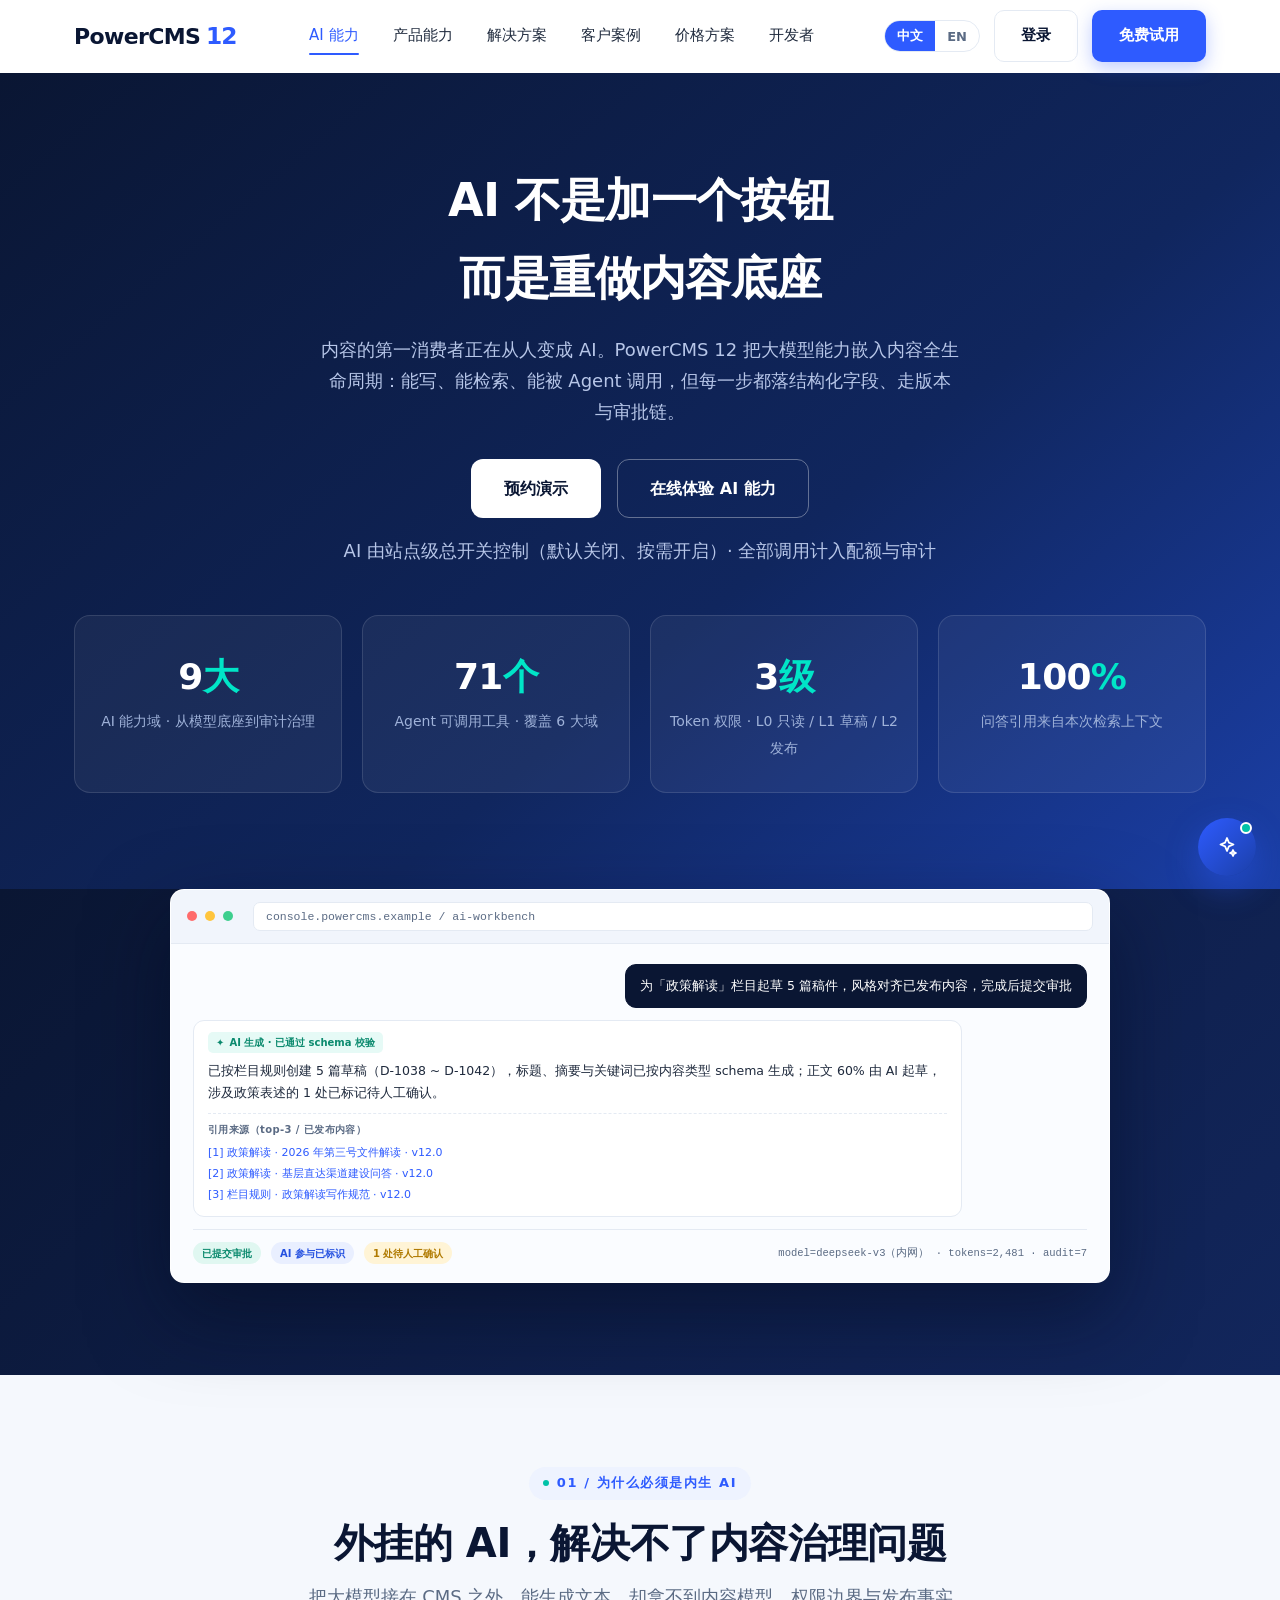
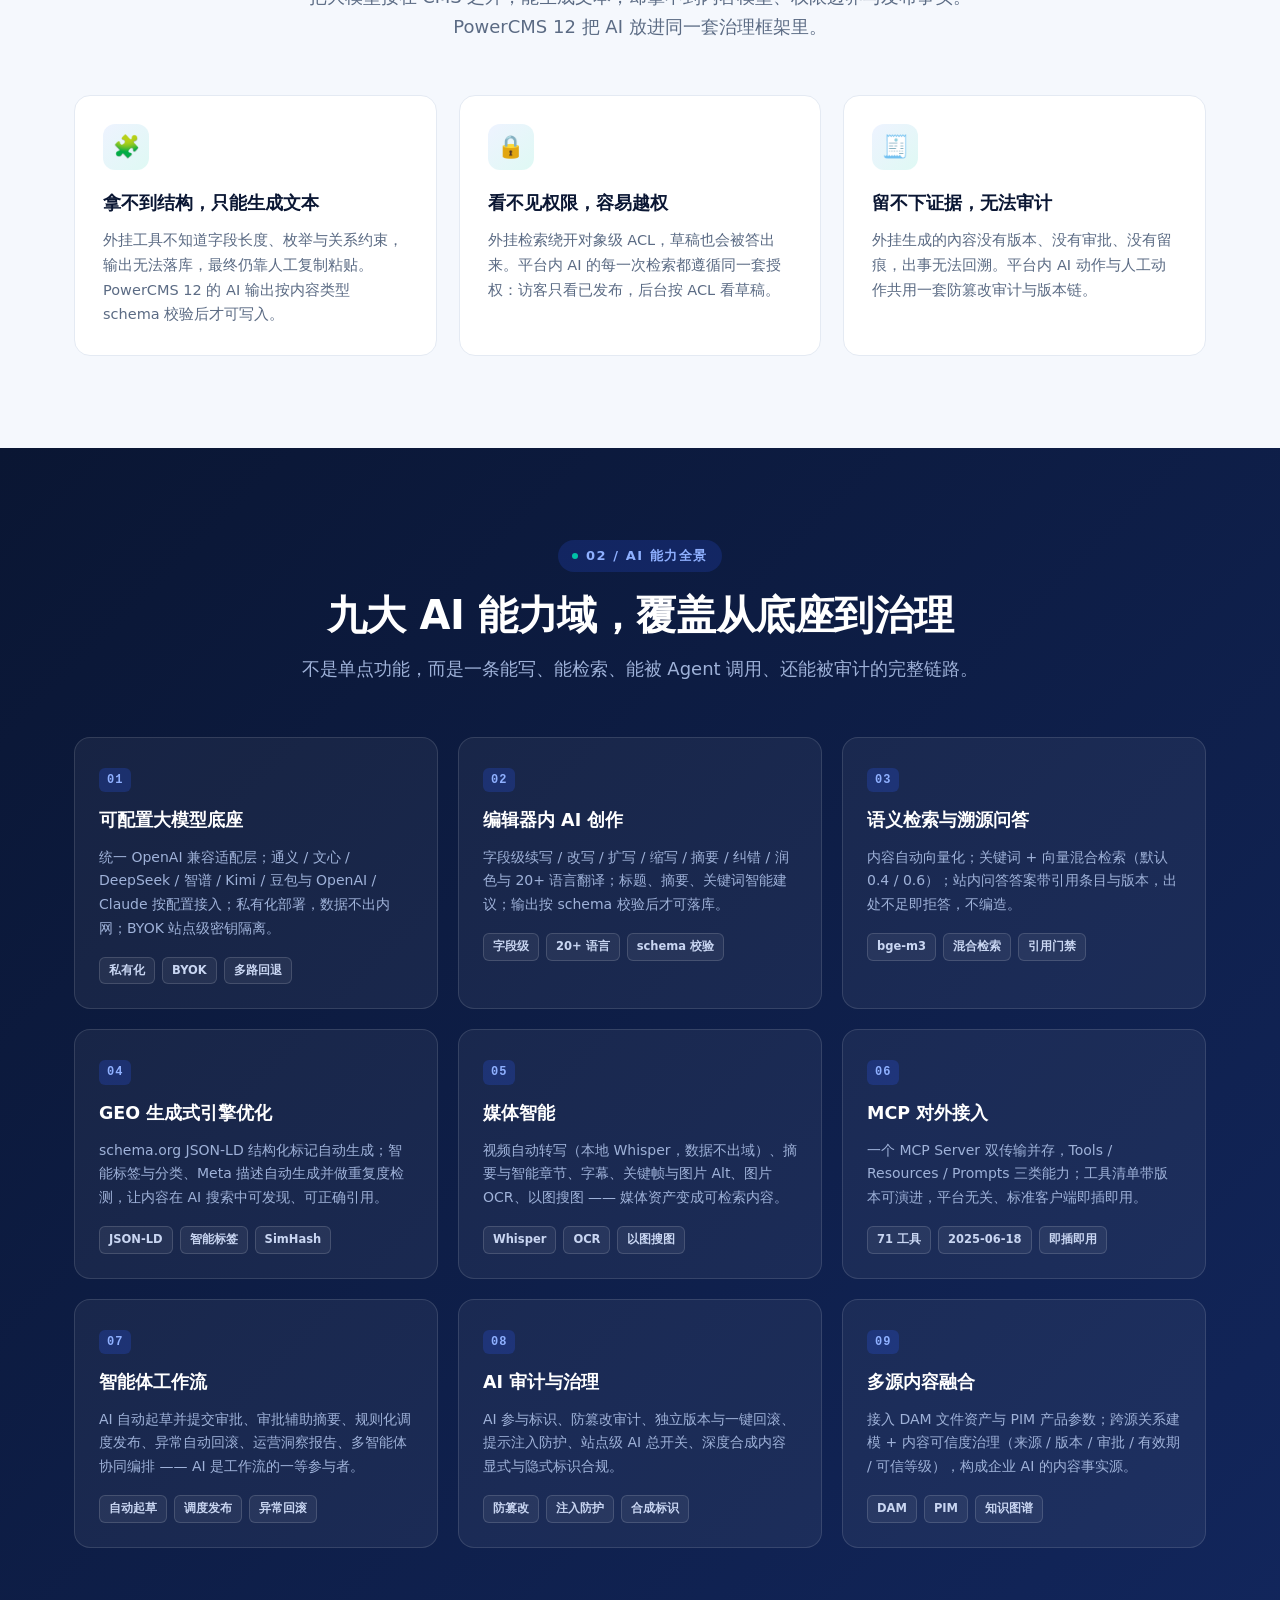
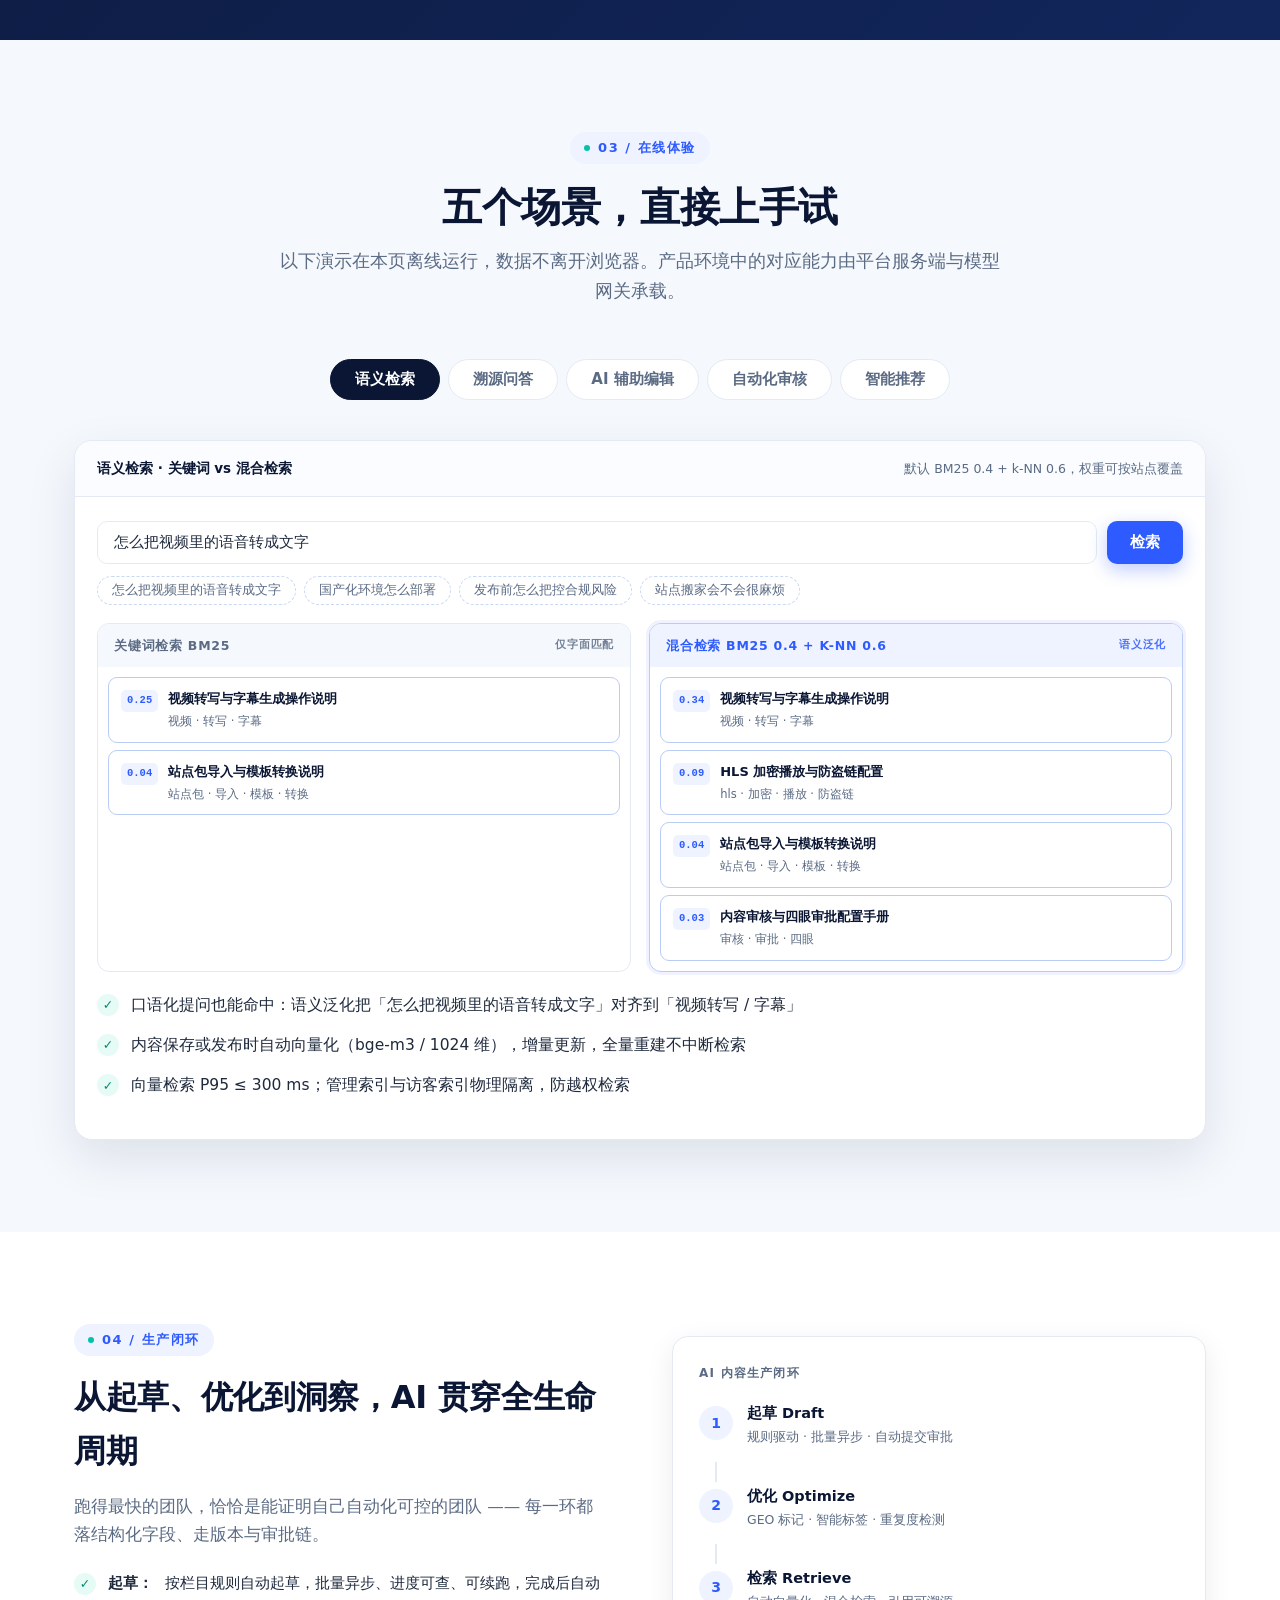
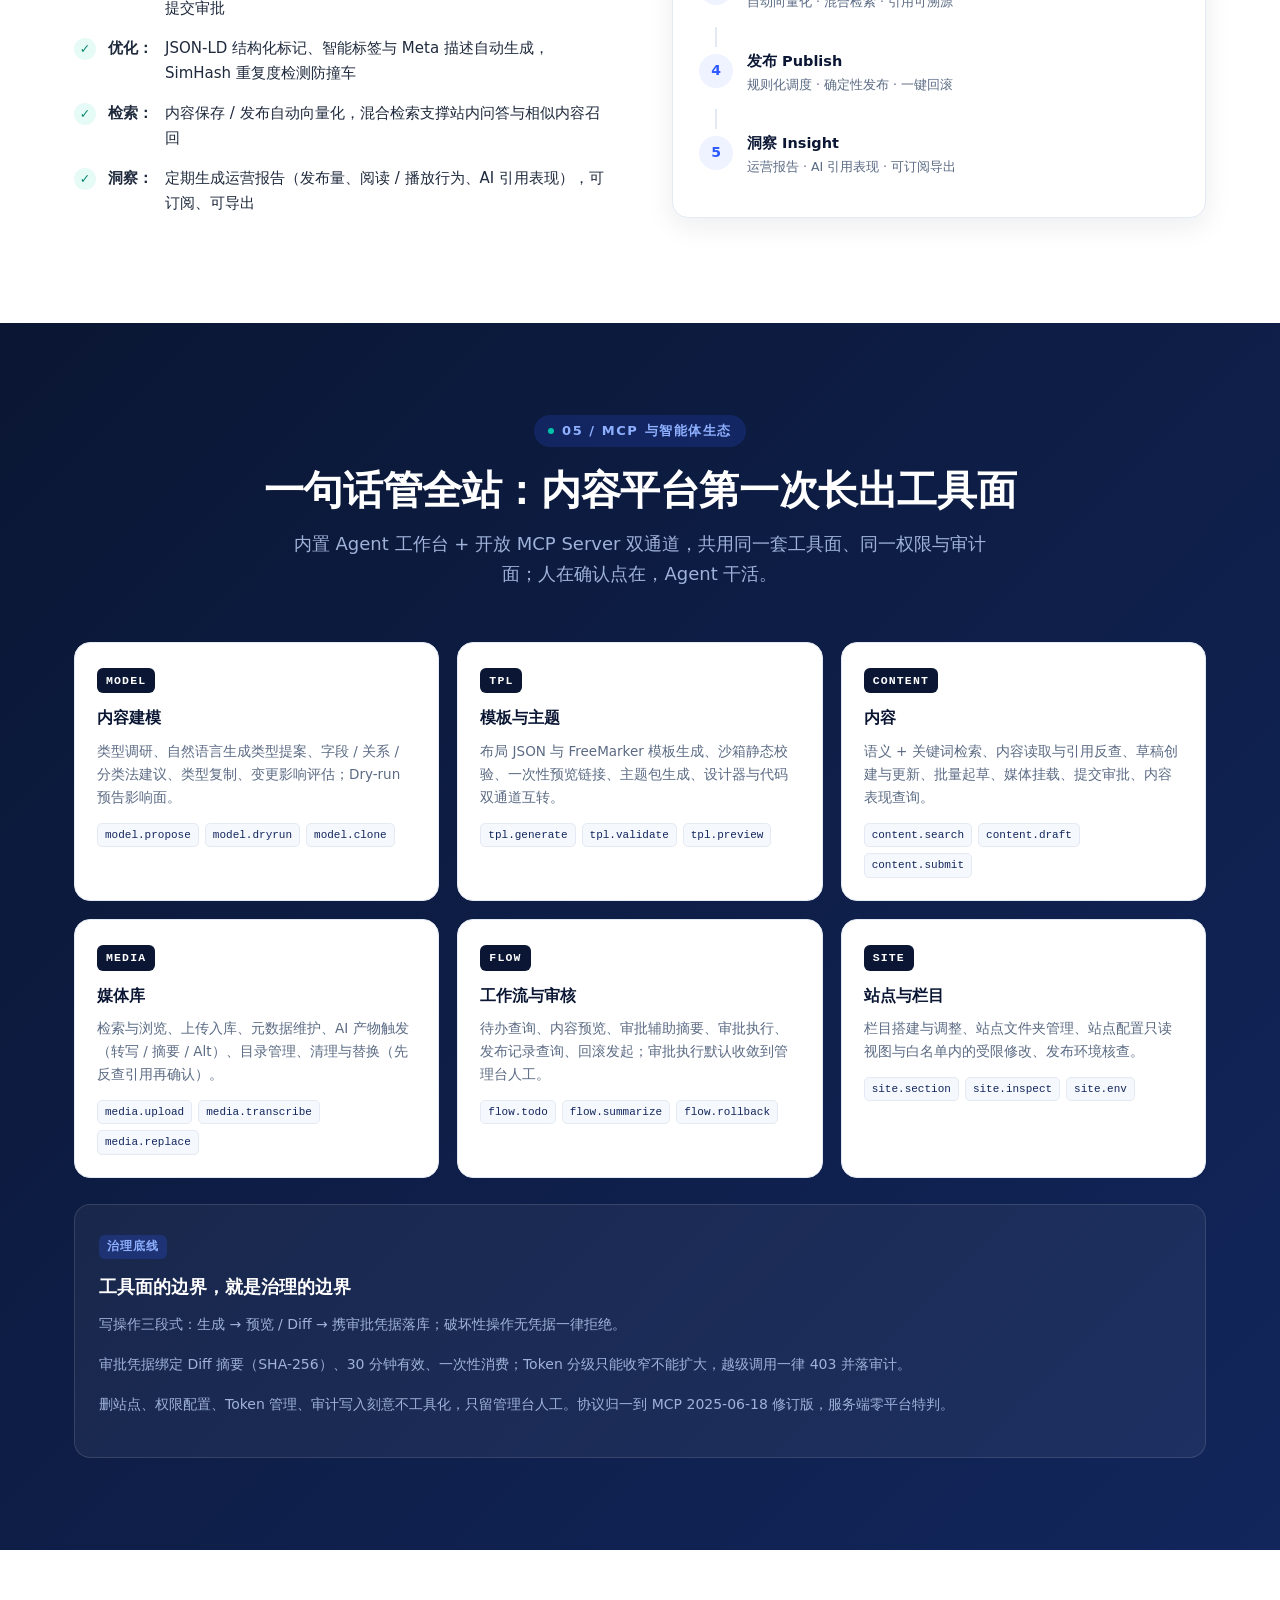
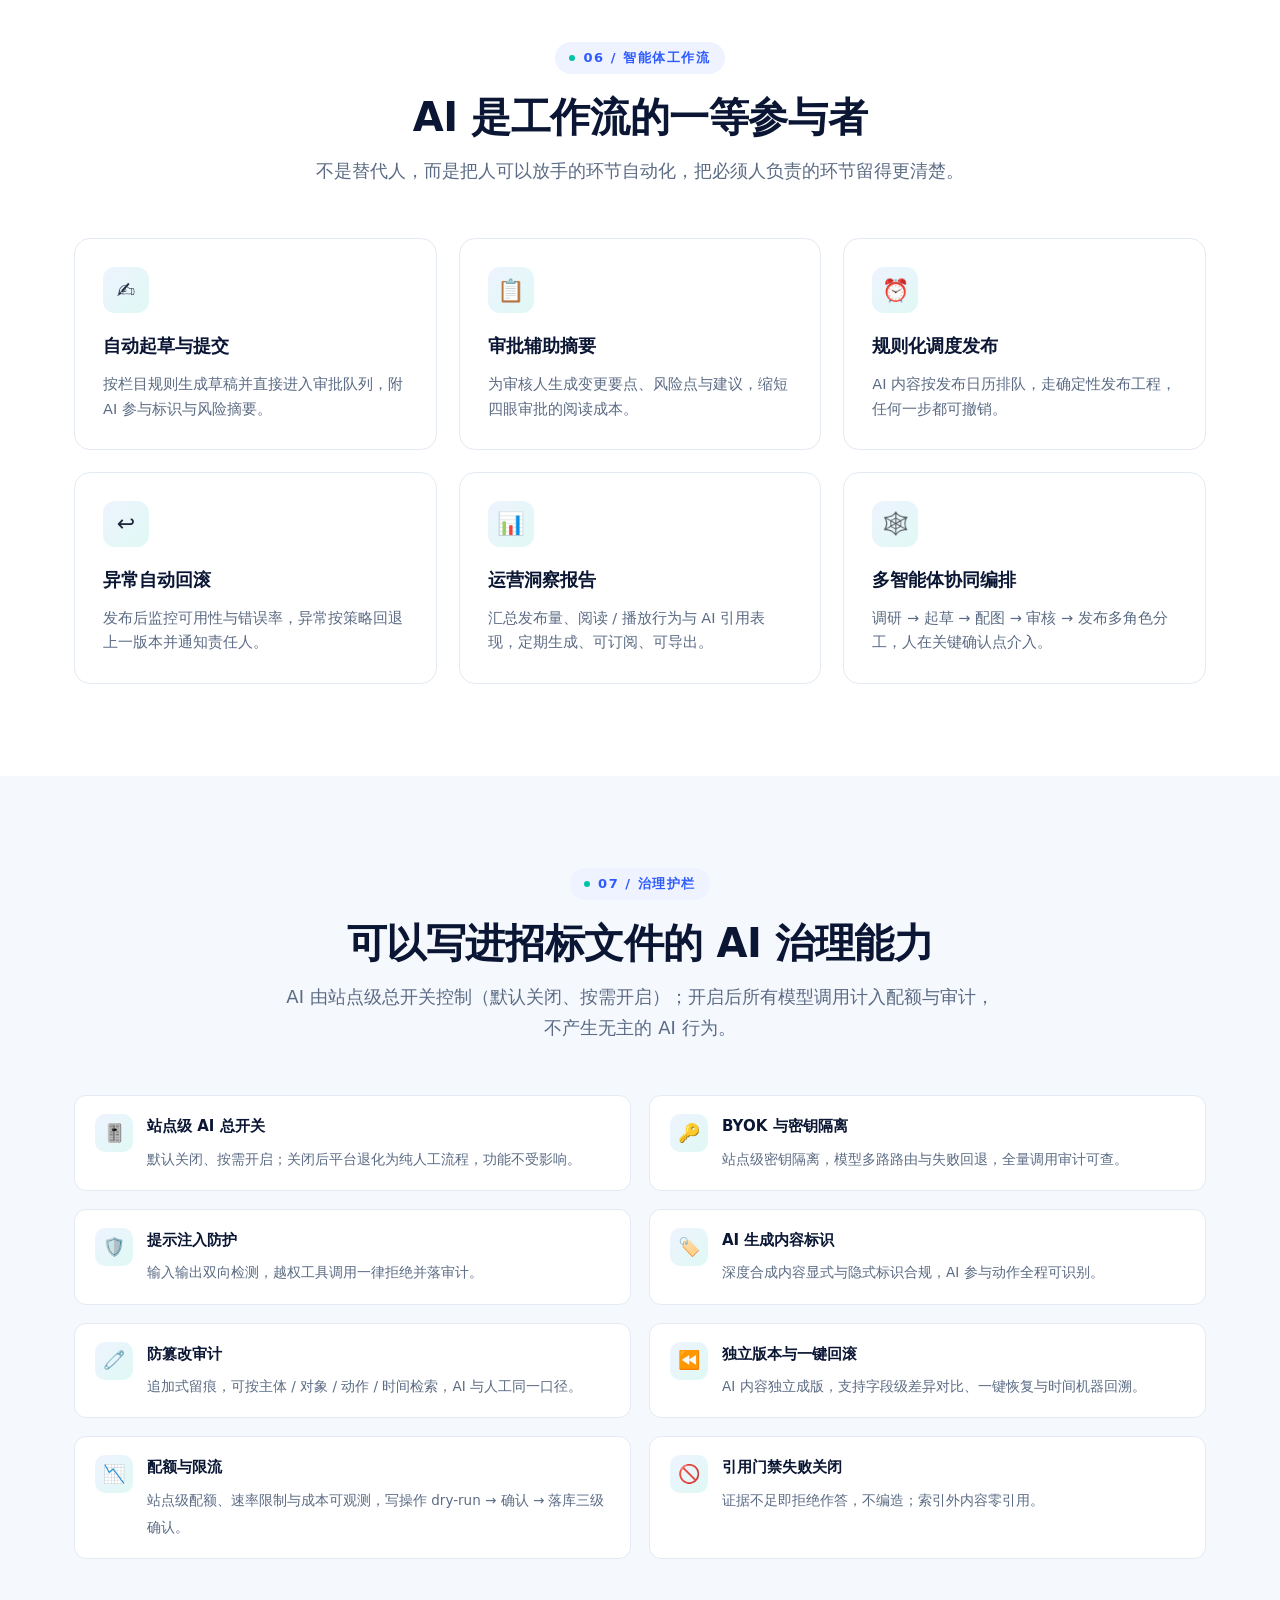
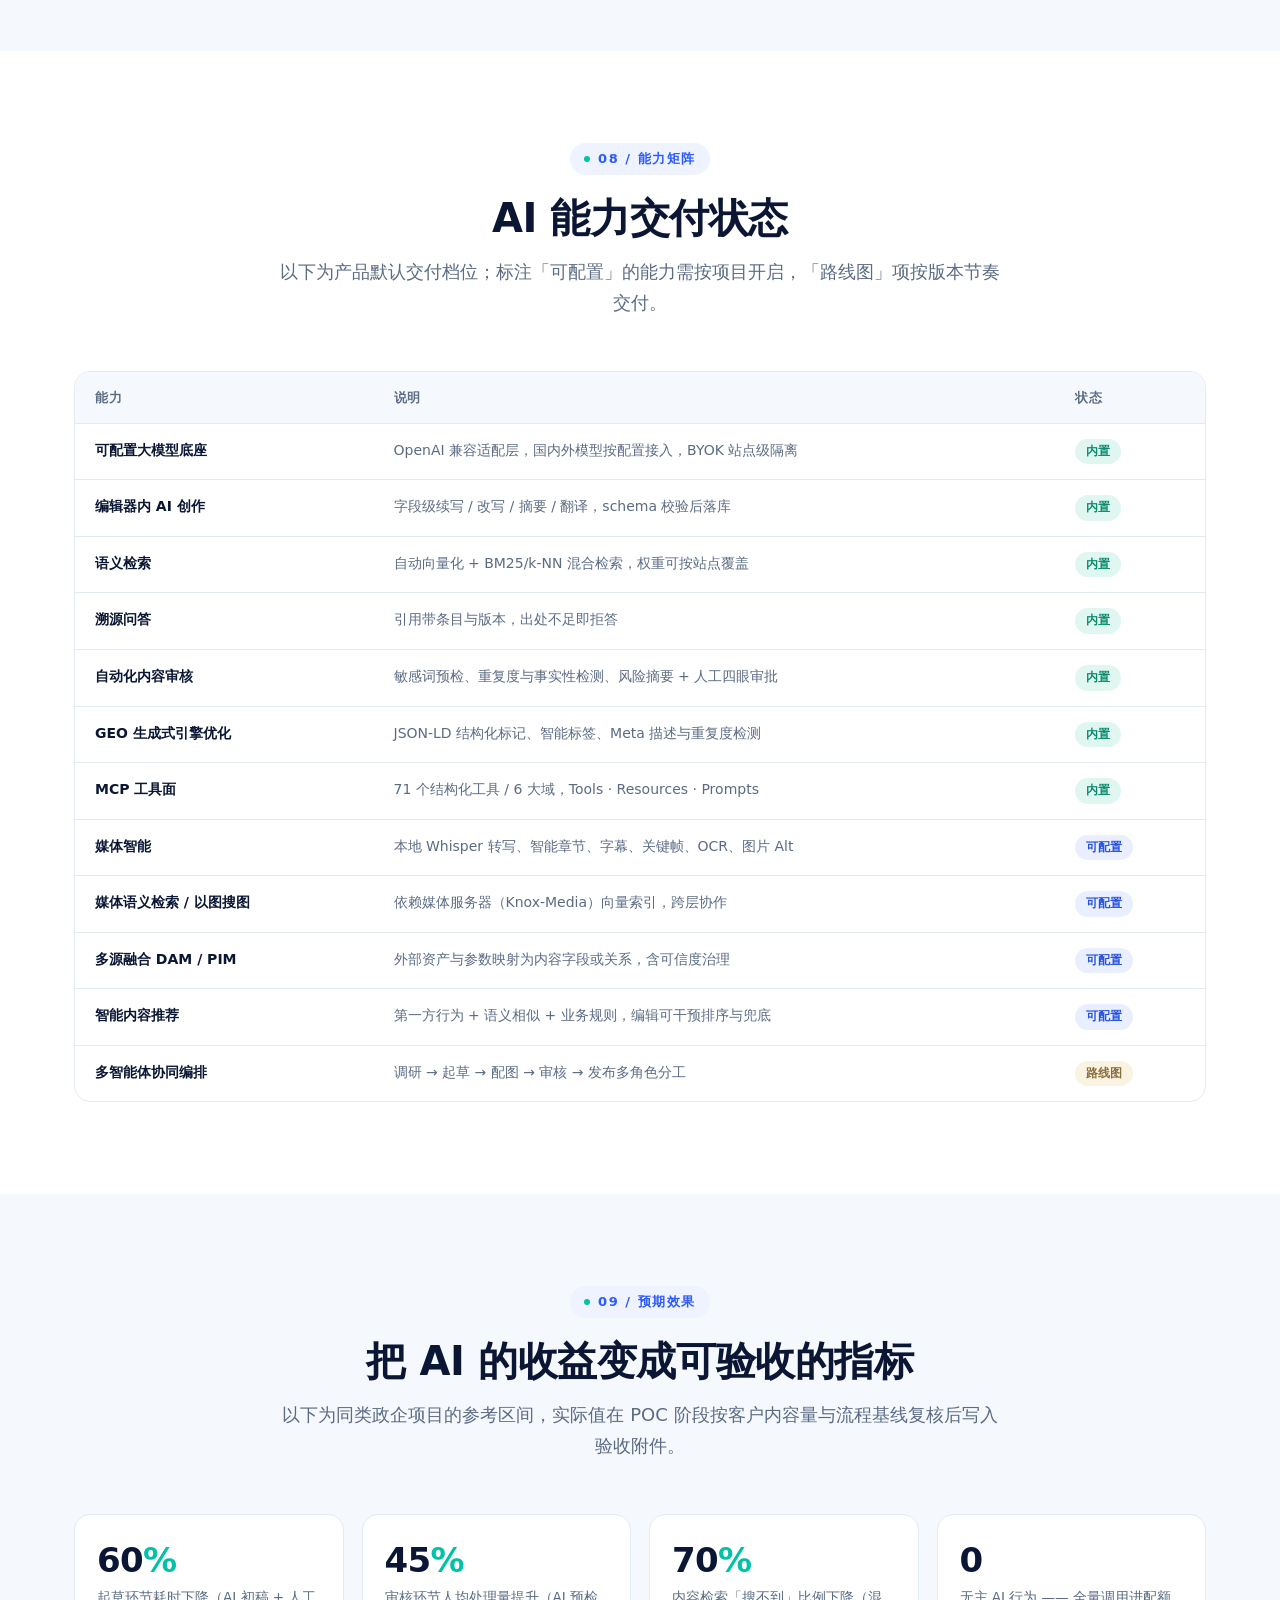
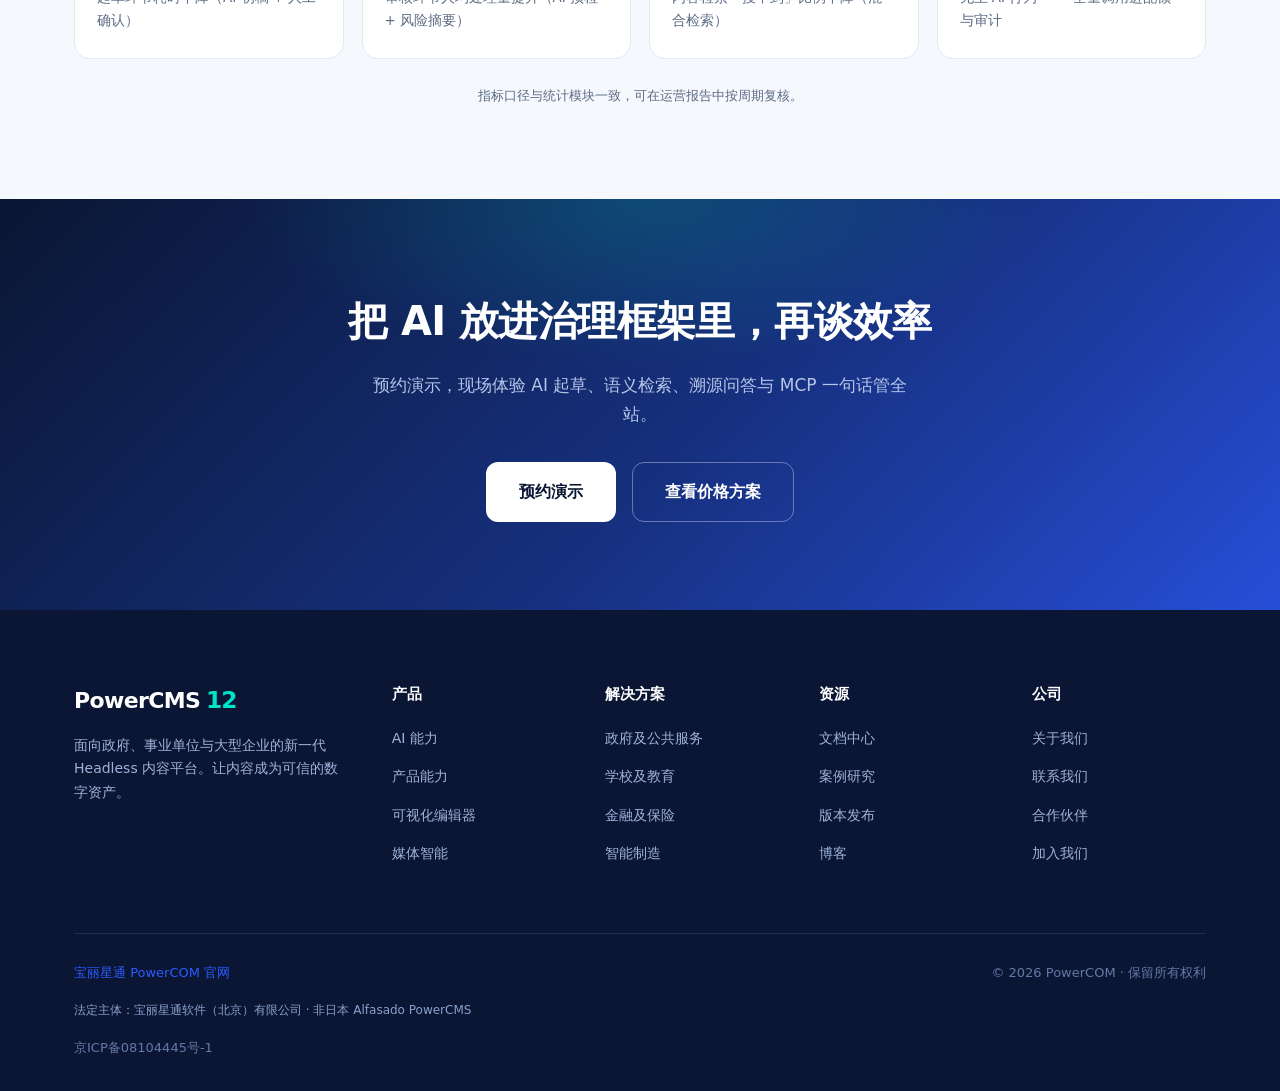
==== commit f6c7e5e9: "PowerCMS 12 子站：补 robots/llms/sitemap 与全站 canonical、实体消歧结构化数据" ====
--- a/ai.html
+++ b/ai.html
@@ -3,10 +3,84 @@
 <head>
   <meta charset="UTF-8">
   <meta name="viewport" content="width=device-width, initial-scale=1.0">
-  <title>PowerCMS 12 AI 能力 — AI 原生内容引擎 · 语义检索 · 溯源问答 · MCP 工具面</title>
+  <title>PowerCMS 12 AI 能力 — AI 原生内容引擎 · 语义检索 · 溯源问答 · MCP 工具面｜宝丽通</title>
   <meta name="description" content="PowerCMS 12 内置 9 大 AI 能力域：可配置大模型底座、编辑器内 AI 创作、语义检索与溯源问答、GEO 优化、媒体智能、MCP 对外接入、智能体工作流、AI 审计治理与多源融合。私有化部署，数据不出域。">
   <link rel="icon" type="image/svg+xml" href="assets/favicon.svg">
   <link rel="stylesheet" href="css/style.css">
+<link rel="canonical" href="https://powercms.powercom.net.cn/ai.html">
+<meta property="og:url" content="https://powercms.powercom.net.cn/ai.html">
+<meta name="author" content="宝丽星通软件（北京）有限公司">
+<script type="application/ld+json">
+{
+  "@context": "https://schema.org",
+  "@graph": [
+    {
+      "@type": "Organization",
+      "@id": "https://powercms.powercom.net.cn/#org",
+      "name": "POWERCOM 宝丽通",
+      "legalName": "宝丽星通软件（北京）有限公司",
+      "alternateName": [
+        "宝丽通",
+        "POWERCOM",
+        "PowerCom"
+      ],
+      "url": "https://www.powercom.net.cn/",
+      "disambiguatingDescription": "本实体指北京的宝丽星通软件（北京）有限公司；其 PowerCMS 12 为 AI 原生内容底座 / Headless CMS，与日本 Alfasado 的 PowerCMS（powercms.jp）无关联。",
+      "contactPoint": {
+        "@type": "ContactPoint",
+        "telephone": "+86-10-62129317",
+        "email": "sales@powercom.net.cn",
+        "contactType": "sales",
+        "areaServed": "CN"
+      }
+    },
+    {
+      "@type": "SoftwareApplication",
+      "@id": "https://powercms.powercom.net.cn/#product",
+      "name": "PowerCMS 12",
+      "alternateName": [
+        "宝丽通 AI 原生内容底座",
+        "PowerCMS 12 Headless CMS",
+        "无头 CMS"
+      ],
+      "applicationCategory": "BusinessApplication",
+      "applicationSubCategory": "Headless CMS",
+      "description": "宝丽通的 AI 原生内容底座与 Headless（无头）内容平台，支持内容建模、版本治理、模板引擎、可视化编辑、媒体智能、私有化部署、数据不出域与信创环境适配。",
+      "disambiguatingDescription": "本产品指北京宝丽星通软件（北京）有限公司的 PowerCMS 12；与日本 Alfasado 的 PowerCMS（powercms.jp）无关联。",
+      "url": "https://powercms.powercom.net.cn/",
+      "publisher": {
+        "@id": "https://powercms.powercom.net.cn/#org"
+      }
+    },
+    {
+      "@type": "WebSite",
+      "@id": "https://powercms.powercom.net.cn/#website",
+      "url": "https://powercms.powercom.net.cn/",
+      "name": "PowerCMS 12 产品官网",
+      "inLanguage": "zh-CN",
+      "publisher": {
+        "@id": "https://powercms.powercom.net.cn/#org"
+      }
+    },
+    {
+      "@type": "WebPage",
+      "@id": "https://powercms.powercom.net.cn/ai.html#webpage",
+      "url": "https://powercms.powercom.net.cn/ai.html",
+      "name": "PowerCMS 12 AI 能力 — AI 原生内容引擎 · 语义检索 · 溯源问答 · MCP 工具面｜宝丽通",
+      "inLanguage": "zh-CN",
+      "isPartOf": {
+        "@id": "https://powercms.powercom.net.cn/#website"
+      },
+      "about": {
+        "@id": "https://powercms.powercom.net.cn/#product"
+      },
+      "publisher": {
+        "@id": "https://powercms.powercom.net.cn/#org"
+      }
+    }
+  ]
+}
+</script>
 </head>
 <body>
 
@@ -20,8 +94,8 @@
         <a class="nav-link" data-nav="ai" href="ai.html" data-i18n="nav.ai">AI 能力</a>
         <a class="nav-link" data-nav="product" href="product.html" data-i18n="nav.product">产品能力</a>
         <a class="nav-link" data-nav="solutions" href="solutions.html" data-i18n="nav.solutions">解决方案</a>
-        <a class="nav-link" data-nav="customers" href="customers.html" data-i18n="nav.customers">客户案例</a>
-        <a class="nav-link" data-nav="pricing" href="pricing.html" data-i18n="nav.pricing">价格方案</a>
+        <a class="nav-link" data-nav="customers" data-i18n="nav.customers">客户案例</a>
+        <a class="nav-link" data-nav="pricing" data-i18n="nav.pricing">价格方案</a>
         <a class="nav-link" data-nav="developer" href="developer.html" data-i18n="nav.developers">开发者</a>
       </nav>
       <div class="nav-actions">
@@ -40,8 +114,8 @@
       <a href="ai.html" data-i18n="nav.ai">AI 能力</a>
       <a href="product.html" data-i18n="nav.product">产品能力</a>
       <a href="solutions.html" data-i18n="nav.solutions">解决方案</a>
-      <a href="customers.html" data-i18n="nav.customers">客户案例</a>
-      <a href="pricing.html" data-i18n="nav.pricing">价格方案</a>
+      <a data-i18n="nav.customers">客户案例</a>
+      <a data-i18n="nav.pricing">价格方案</a>
       <a href="developer.html" data-i18n="nav.developers">开发者</a>
       <div class="nav-cta-row">
         <a href="contact.html" class="btn btn-ghost" data-i18n="nav.login">登录</a>
@@ -551,6 +625,7 @@
       <div class="footer-bottom">
         <a href="https://www.powercom.net.cn" target="_blank" rel="noopener" data-i18n="footer.official">宝丽星通 PowerCOM 官网</a>
         <span data-i18n="footer.copy">© 2026 PowerCOM · 保留所有权利</span>
+        <span class="geo-entity">法定主体：宝丽星通软件（北京）有限公司 · 非日本 Alfasado PowerCMS</span>
         <span data-i18n="footer.icp">京ICP备08104445号-1</span>
       </div>
     </div>
--- a/css/style.css
+++ b/css/style.css
@@ -197,6 +197,12 @@
 .mobile-nav.open { display: flex; }
 .mobile-nav a { padding: 12px 8px; font-weight: 600; color: var(--ink); border-bottom: 1px solid var(--soft); }
 .mobile-nav .nav-cta-row { display: flex; gap: 12px; margin-top: 16px; }
+
+/* 占位菜单项（未挂载链接地址，如「客户案例 / 价格方案」）
+   —— 结构、尺寸、悬停与当前页高亮均与普通菜单项一致，保留可点击区域，但点击不跳转；
+      <a> 去掉 href 后浏览器默认光标变为箭头，这里补回手型以保持观感统一 */
+.nav-link:not([href]),
+.mobile-nav a:not([href]) { cursor: pointer; }
 
 /* ---------- Hero ---------- */
 .hero {
@@ -1078,3 +1084,5 @@
   .lm-row.sp-4 { --lm-dur: 38s; }
   .case-card .case-quote p { font-size: 14.5px; }
 }
+/* GEO 整改（2026-11-12）：页脚法定主体与实体消歧 */
+.geo-entity { flex: 1 1 100%; color: #8AA0CC; font-size: 12px; line-height: 1.7; }
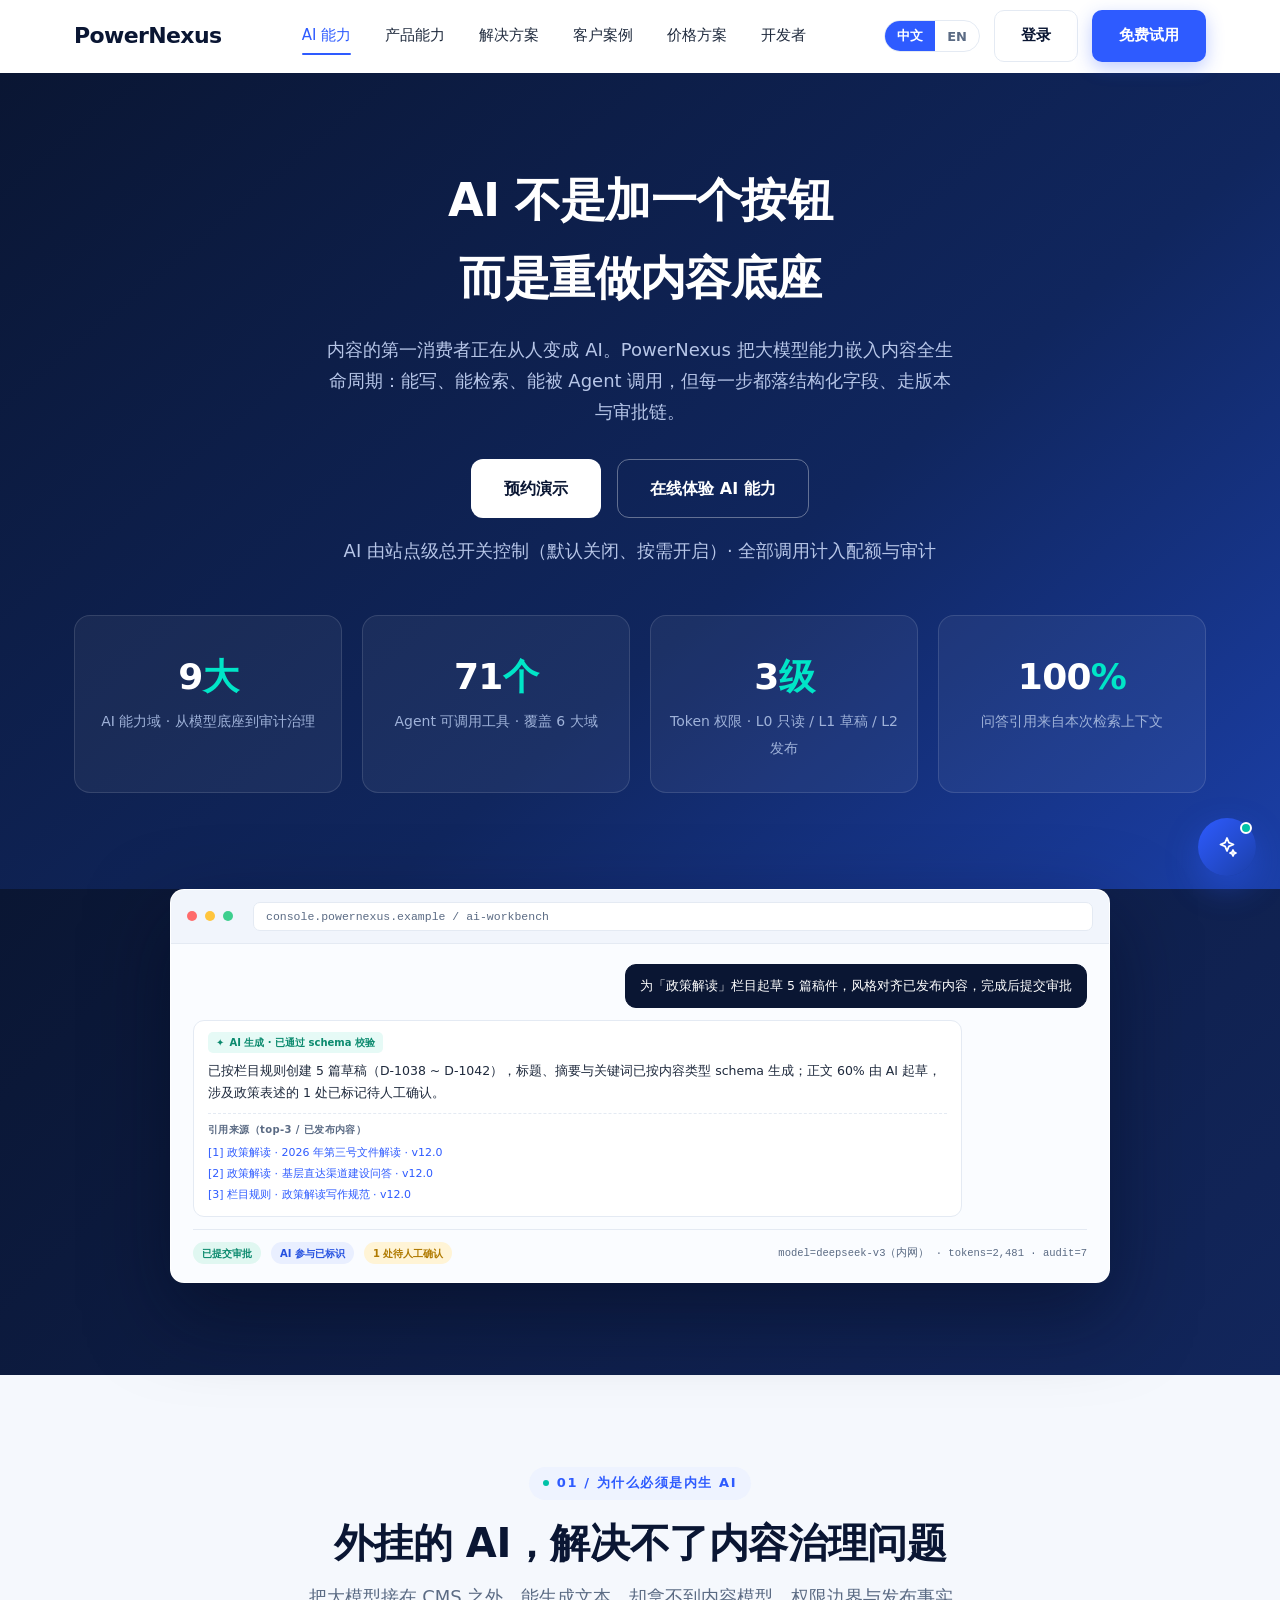
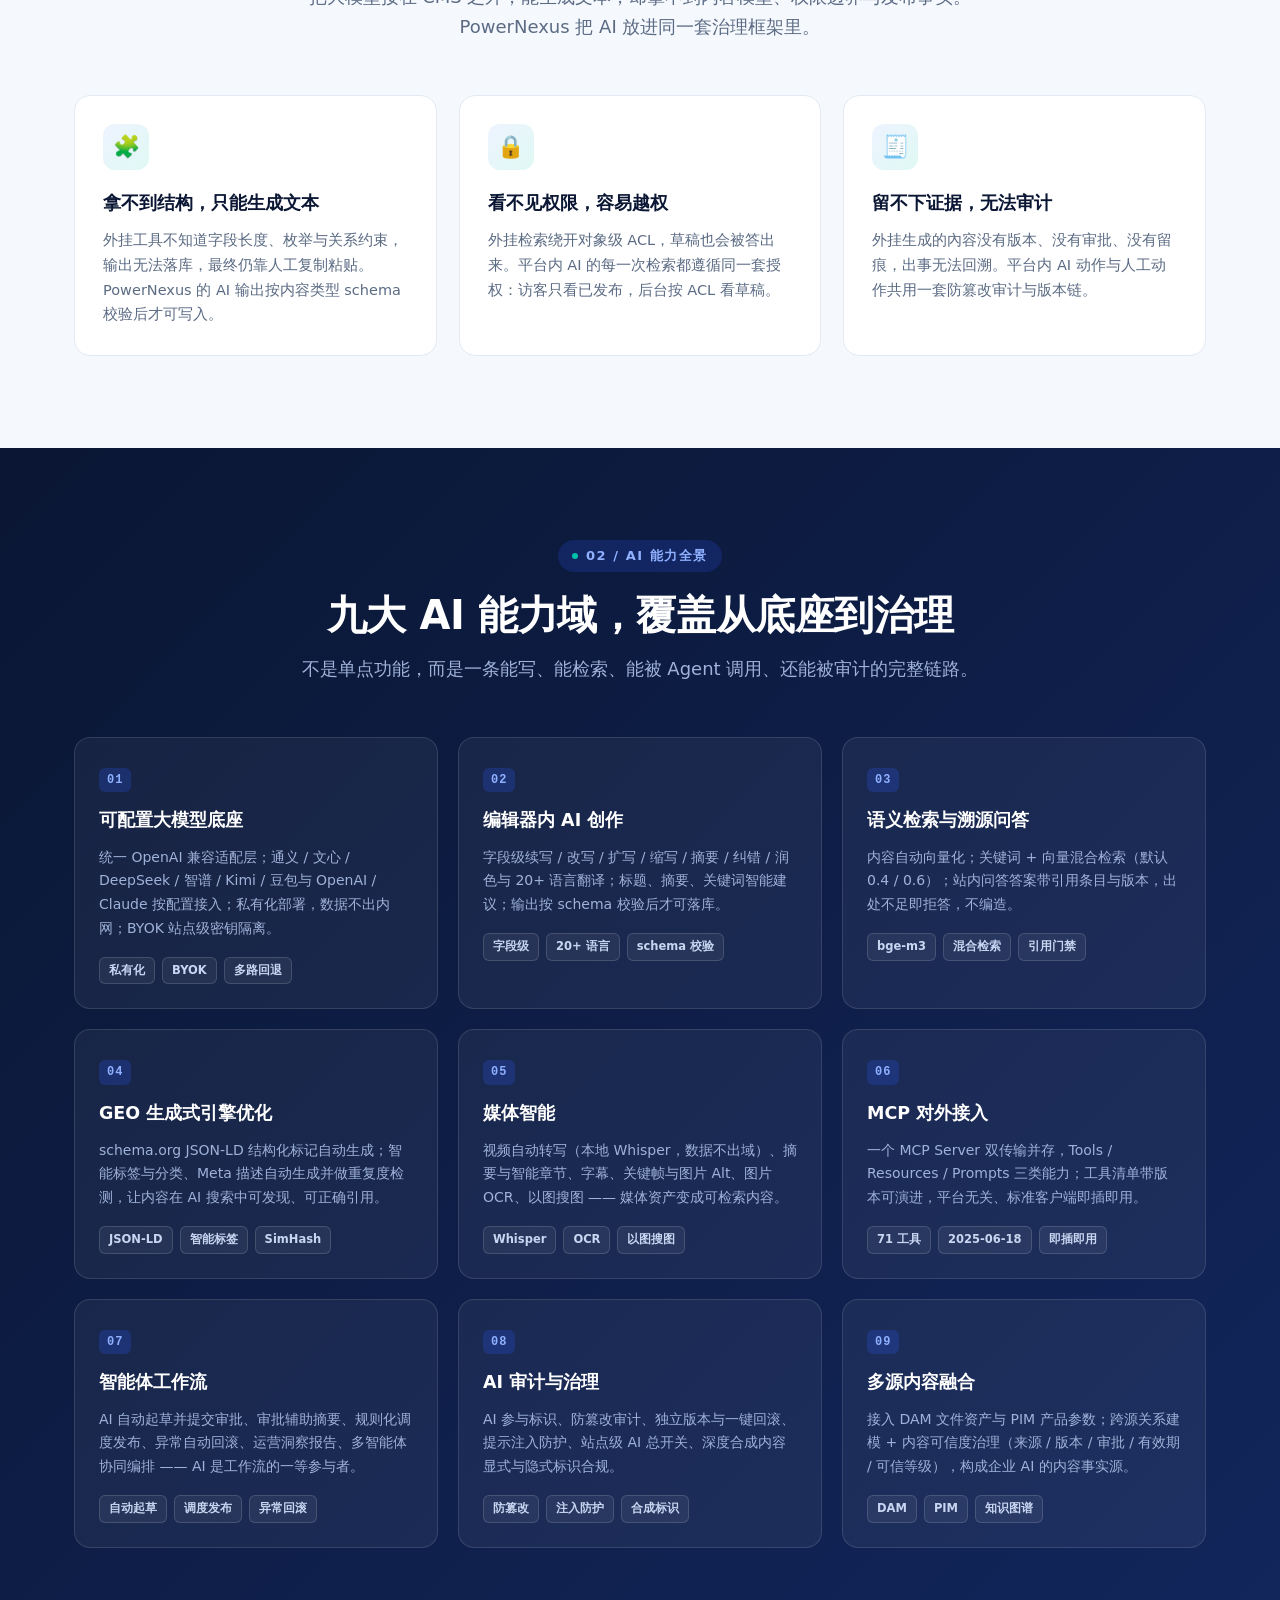
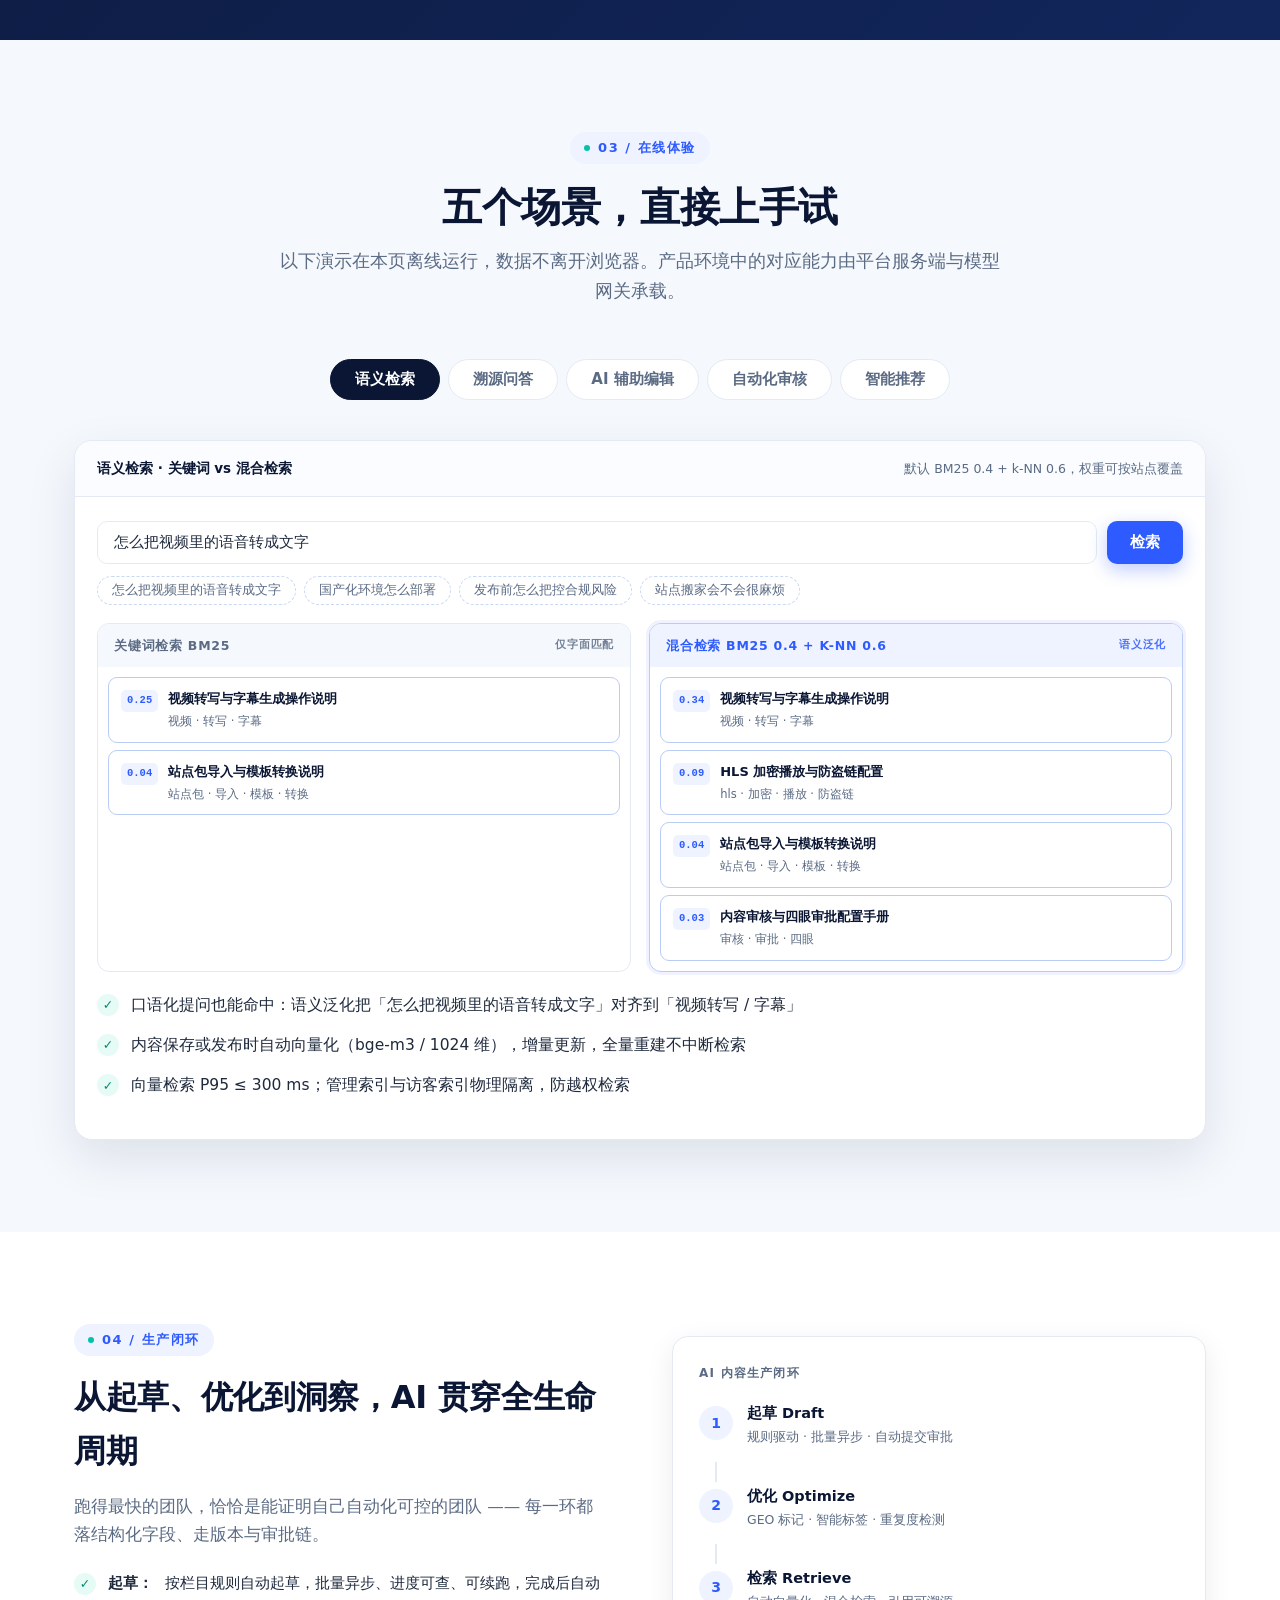
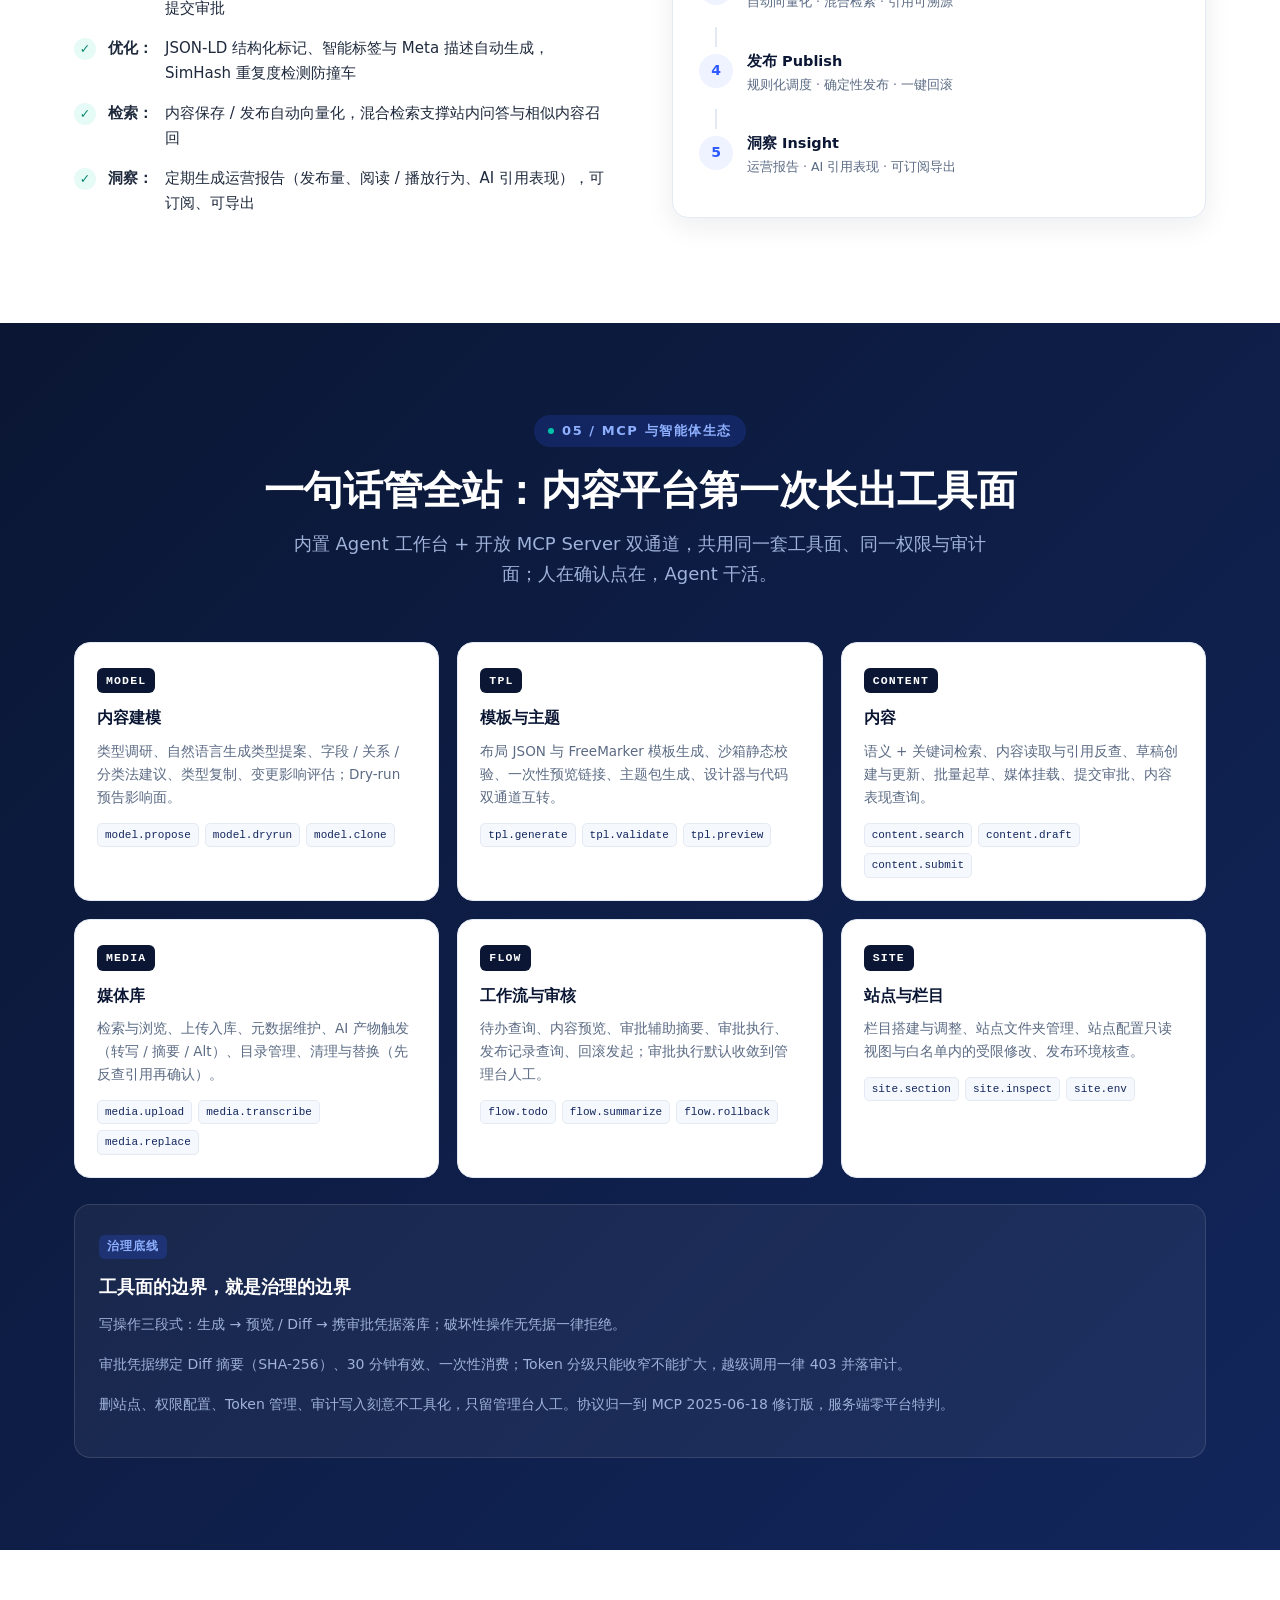
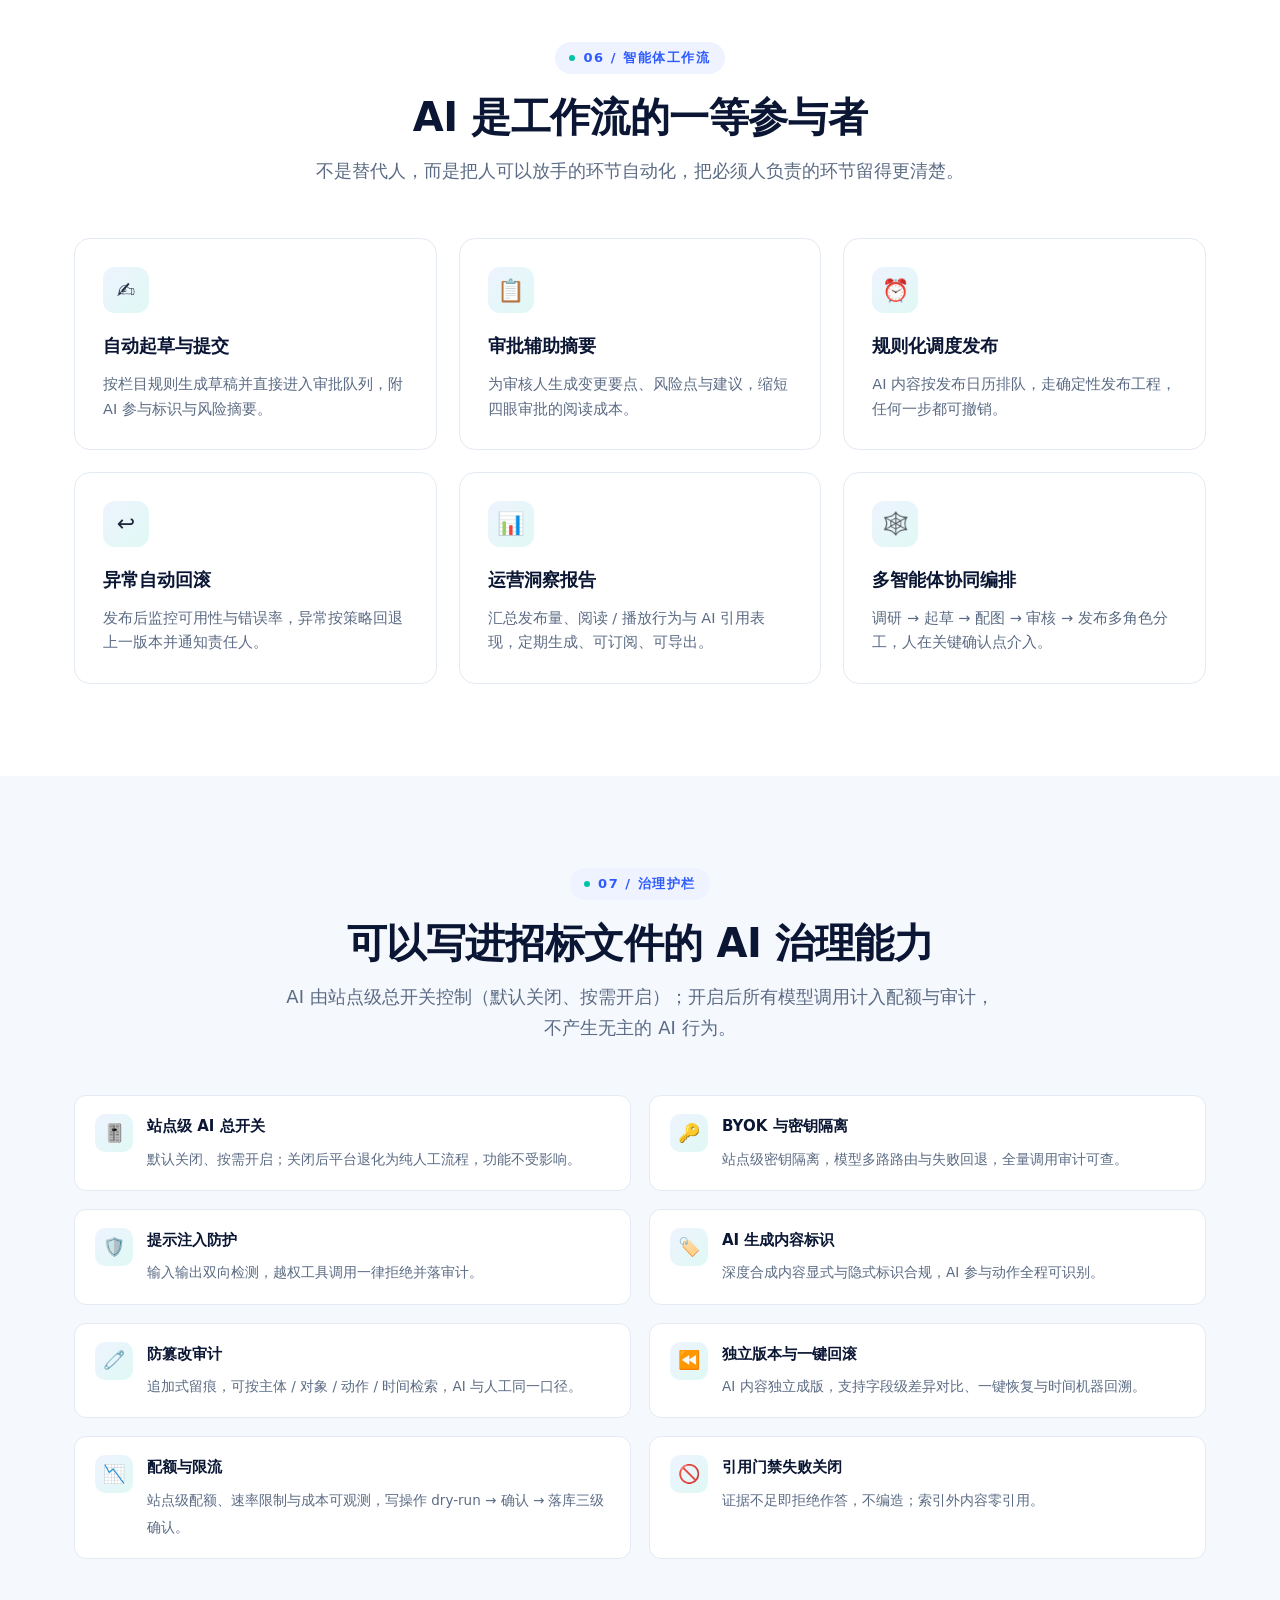
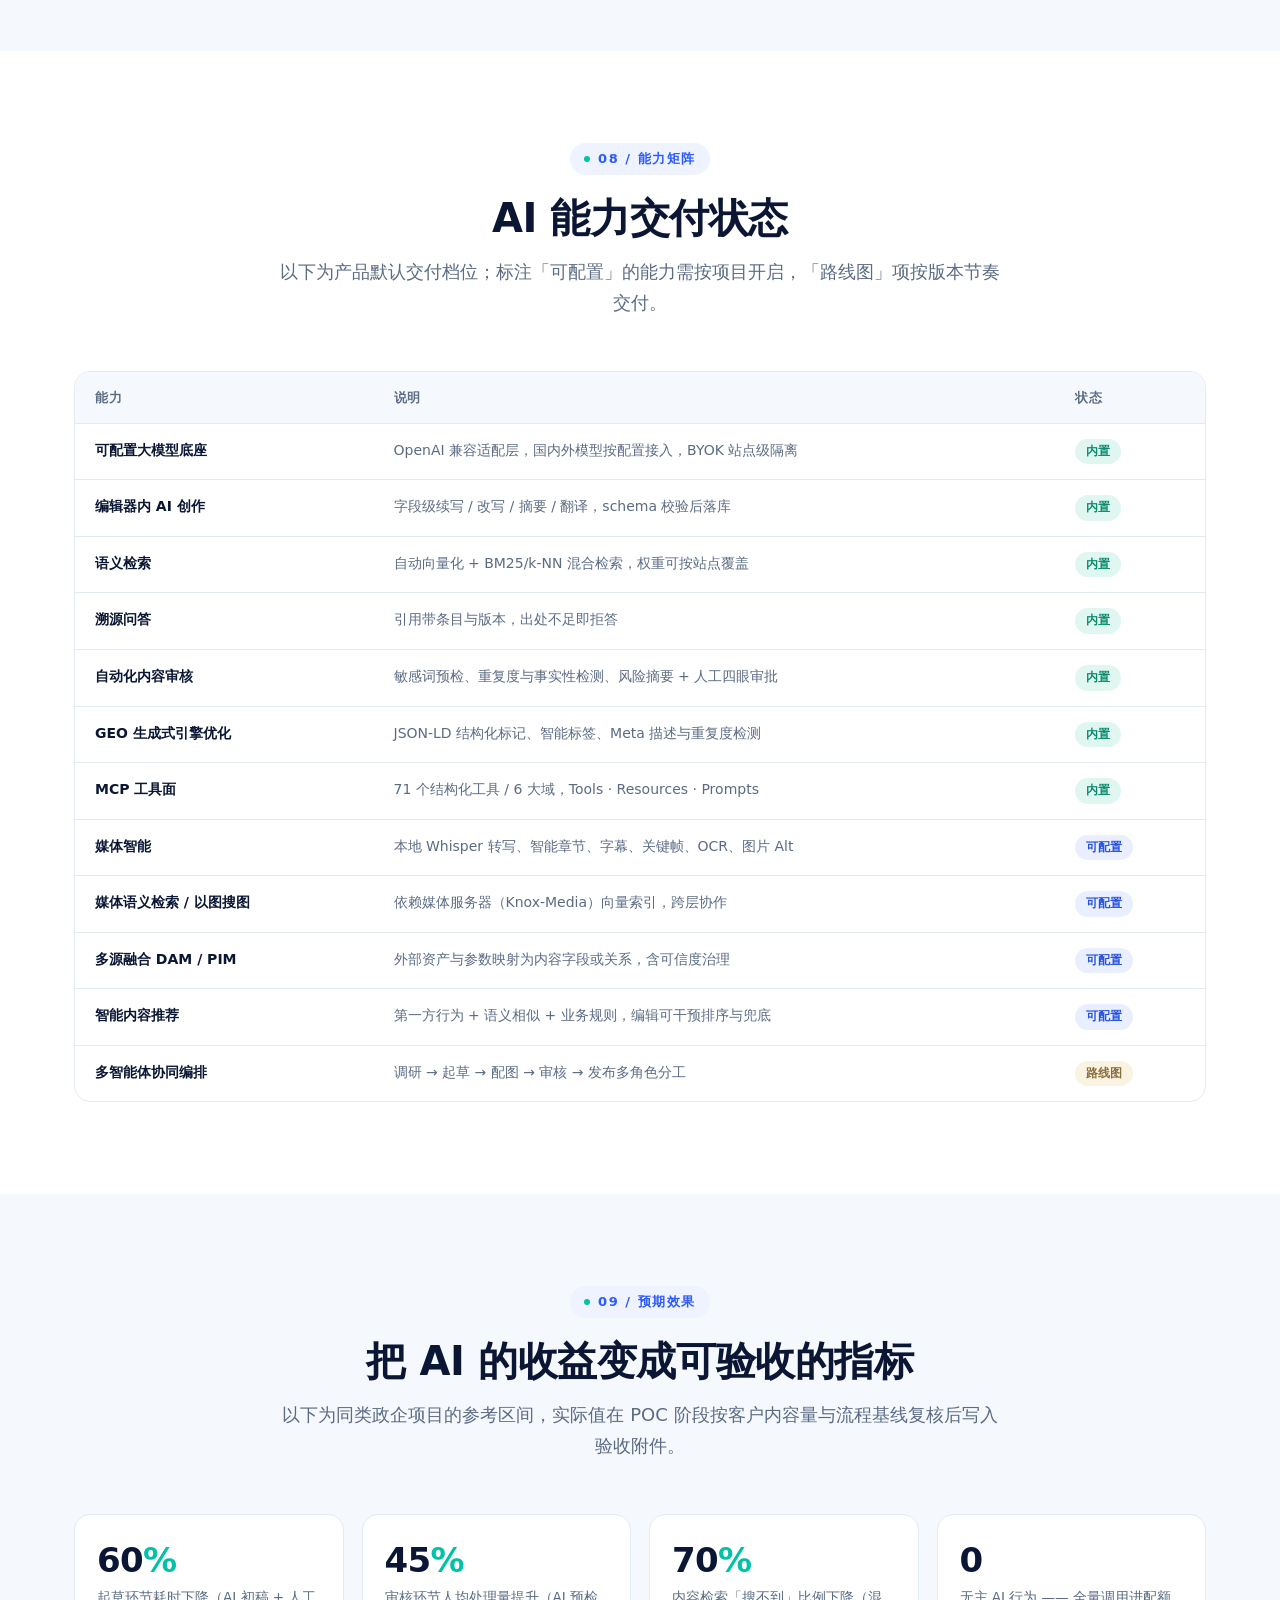
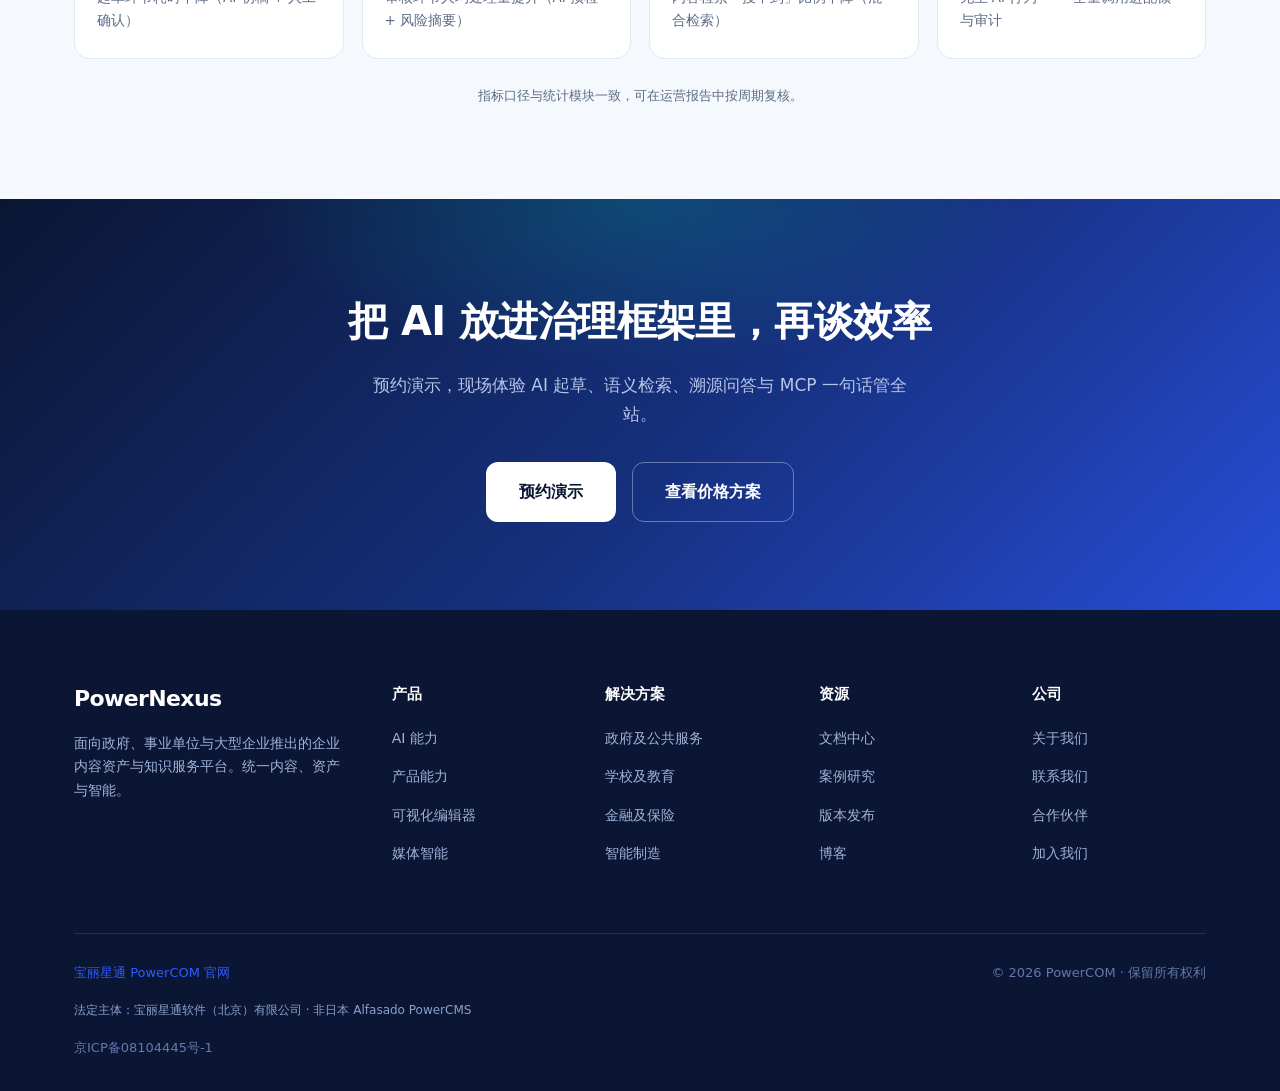
==== commit b258bca5: "Rebrand to PowerNexus and switch deploy domain to powernexus.powercom.net.cn" ====
--- a/ai.html
+++ b/ai.html
@@ -3,12 +3,12 @@
 <head>
   <meta charset="UTF-8">
   <meta name="viewport" content="width=device-width, initial-scale=1.0">
-  <title>PowerCMS 12 AI 能力 — AI 原生内容引擎 · 语义检索 · 溯源问答 · MCP 工具面｜宝丽通</title>
-  <meta name="description" content="PowerCMS 12 内置 9 大 AI 能力域：可配置大模型底座、编辑器内 AI 创作、语义检索与溯源问答、GEO 优化、媒体智能、MCP 对外接入、智能体工作流、AI 审计治理与多源融合。私有化部署，数据不出域。">
+  <title>PowerNexus AI 能力 — AI 原生内容引擎 · 语义检索 · 溯源问答 · MCP 工具面｜宝丽通</title>
+  <meta name="description" content="PowerNexus 内置 9 大 AI 能力域：可配置大模型底座、编辑器内 AI 创作、语义检索与溯源问答、GEO 优化、媒体智能、MCP 对外接入、智能体工作流、AI 审计治理与多源融合。私有化部署，数据不出域。">
   <link rel="icon" type="image/svg+xml" href="assets/favicon.svg">
   <link rel="stylesheet" href="css/style.css">
-<link rel="canonical" href="https://powercms.powercom.net.cn/ai.html">
-<meta property="og:url" content="https://powercms.powercom.net.cn/ai.html">
+<link rel="canonical" href="https://powernexus.powercom.net.cn/ai.html">
+<meta property="og:url" content="https://powernexus.powercom.net.cn/ai.html">
 <meta name="author" content="宝丽星通软件（北京）有限公司">
 <script type="application/ld+json">
 {
@@ -16,7 +16,7 @@
   "@graph": [
     {
       "@type": "Organization",
-      "@id": "https://powercms.powercom.net.cn/#org",
+      "@id": "https://powernexus.powercom.net.cn/#org",
       "name": "POWERCOM 宝丽通",
       "legalName": "宝丽星通软件（北京）有限公司",
       "alternateName": [
@@ -25,7 +25,7 @@
         "PowerCom"
       ],
       "url": "https://www.powercom.net.cn/",
-      "disambiguatingDescription": "本实体指北京的宝丽星通软件（北京）有限公司；其 PowerCMS 12 为 AI 原生内容底座 / Headless CMS，与日本 Alfasado 的 PowerCMS（powercms.jp）无关联。",
+      "disambiguatingDescription": "本实体指北京的宝丽星通软件（北京）有限公司；其 PowerNexus 为 AI 原生企业内容与知识服务基础平台（Enterprise Content & Knowledge Platform），与日本 Alfasado 的 PowerCMS（powercms.jp）无关联。",
       "contactPoint": {
         "@type": "ContactPoint",
         "telephone": "+86-10-62129317",
@@ -36,46 +36,46 @@
     },
     {
       "@type": "SoftwareApplication",
-      "@id": "https://powercms.powercom.net.cn/#product",
-      "name": "PowerCMS 12",
+      "@id": "https://powernexus.powercom.net.cn/#product",
+      "name": "PowerNexus",
       "alternateName": [
-        "宝丽通 AI 原生内容底座",
-        "PowerCMS 12 Headless CMS",
-        "无头 CMS"
+        "宝丽通 AI 原生企业内容与知识服务基础平台",
+        "PowerNexus Enterprise Content & Knowledge Platform",
+        "企业内容资产与知识服务平台"
       ],
       "applicationCategory": "BusinessApplication",
-      "applicationSubCategory": "Headless CMS",
-      "description": "宝丽通的 AI 原生内容底座与 Headless（无头）内容平台，支持内容建模、版本治理、模板引擎、可视化编辑、媒体智能、私有化部署、数据不出域与信创环境适配。",
-      "disambiguatingDescription": "本产品指北京宝丽星通软件（北京）有限公司的 PowerCMS 12；与日本 Alfasado 的 PowerCMS（powercms.jp）无关联。",
-      "url": "https://powercms.powercom.net.cn/",
+      "applicationSubCategory": "Enterprise Content & Knowledge Platform",
+      "description": "宝丽通的 AI 原生企业内容与知识服务基础平台（Enterprise Content & Knowledge Platform），支持内容建模、版本治理、模板引擎、可视化编辑、媒体智能、私有化部署、数据不出域与信创环境适配。",
+      "disambiguatingDescription": "本产品指北京宝丽星通软件（北京）有限公司的 PowerNexus；与日本 Alfasado 的 PowerCMS（powercms.jp）无关联。",
+      "url": "https://powernexus.powercom.net.cn/",
       "publisher": {
-        "@id": "https://powercms.powercom.net.cn/#org"
+        "@id": "https://powernexus.powercom.net.cn/#org"
       }
     },
     {
       "@type": "WebSite",
-      "@id": "https://powercms.powercom.net.cn/#website",
-      "url": "https://powercms.powercom.net.cn/",
-      "name": "PowerCMS 12 产品官网",
+      "@id": "https://powernexus.powercom.net.cn/#website",
+      "url": "https://powernexus.powercom.net.cn/",
+      "name": "PowerNexus 产品官网",
       "inLanguage": "zh-CN",
       "publisher": {
-        "@id": "https://powercms.powercom.net.cn/#org"
+        "@id": "https://powernexus.powercom.net.cn/#org"
       }
     },
     {
       "@type": "WebPage",
-      "@id": "https://powercms.powercom.net.cn/ai.html#webpage",
-      "url": "https://powercms.powercom.net.cn/ai.html",
-      "name": "PowerCMS 12 AI 能力 — AI 原生内容引擎 · 语义检索 · 溯源问答 · MCP 工具面｜宝丽通",
+      "@id": "https://powernexus.powercom.net.cn/ai.html#webpage",
+      "url": "https://powernexus.powercom.net.cn/ai.html",
+      "name": "PowerNexus AI 能力 — AI 原生内容引擎 · 语义检索 · 溯源问答 · MCP 工具面｜宝丽通",
       "inLanguage": "zh-CN",
       "isPartOf": {
-        "@id": "https://powercms.powercom.net.cn/#website"
+        "@id": "https://powernexus.powercom.net.cn/#website"
       },
       "about": {
-        "@id": "https://powercms.powercom.net.cn/#product"
+        "@id": "https://powernexus.powercom.net.cn/#product"
       },
       "publisher": {
-        "@id": "https://powercms.powercom.net.cn/#org"
+        "@id": "https://powernexus.powercom.net.cn/#org"
       }
     }
   ]
@@ -87,8 +87,8 @@
   <!-- ================= 头部导航 ================= -->
   <header class="header">
     <div class="container nav-wrap">
-      <a class="brand" href="index.html" aria-label="PowerCMS 12 首页">
-        <span class="brand-name">PowerCMS<span class="bn-ver">12</span></span>
+      <a class="brand" href="index.html" aria-label="PowerNexus 首页">
+        <span class="brand-name">PowerNexus</span>
       </a>
       <nav class="nav">
         <a class="nav-link" data-nav="ai" href="ai.html" data-i18n="nav.ai">AI 能力</a>
@@ -129,7 +129,7 @@
     <div class="container">
       <!--<span class="kicker" data-i18n="a.hero.kicker" style="background:rgba(46,91,255,.2);color:#8FB0FF;">AI · 治理之内</span>-->
       <h1 data-i18n="a.hero.title">AI 不是加一个按钮<br>而是重做内容底座</h1>
-      <p data-i18n="a.hero.sub">内容的第一消费者正在从人变成 AI。PowerCMS 12 把大模型能力嵌入内容全生命周期：能写、能检索、能被 Agent 调用，但每一步都落结构化字段、走版本与审批链。</p>
+      <p data-i18n="a.hero.sub">内容的第一消费者正在从人变成 AI。PowerNexus 把大模型能力嵌入内容全生命周期：能写、能检索、能被 Agent 调用，但每一步都落结构化字段、走版本与审批链。</p>
       <div class="hero-cta" style="justify-content:center;margin-top:32px;">
         <a class="btn btn-light btn-lg" href="contact.html" data-i18n="a.hero.cta1">预约演示</a>
         <a class="btn btn-outline-light btn-lg" href="#demo" data-i18n="a.hero.cta2">在线体验 AI 能力</a>
@@ -150,7 +150,7 @@
       <div class="mockup ai-console">
         <div class="mockup-bar">
           <i></i><i></i><i></i>
-          <span class="url">console.powercms.example / ai-workbench</span>
+          <span class="url">console.powernexus.example / ai-workbench</span>
         </div>
         <div class="mockup-body">
           <div class="mock-main">
@@ -187,13 +187,13 @@
       <div class="section-head center reveal">
         <span class="kicker" data-i18n="a.why.kicker">01 / 为什么必须是内生 AI</span>
         <h2 class="section-title" data-i18n="a.why.title">外挂的 AI，解决不了内容治理问题</h2>
-        <p class="section-sub" data-i18n="a.why.sub">把大模型接在 CMS 之外，能生成文本，却拿不到内容模型、权限边界与发布事实。PowerCMS 12 把 AI 放进同一套治理框架里。</p>
+        <p class="section-sub" data-i18n="a.why.sub">把大模型接在 CMS 之外，能生成文本，却拿不到内容模型、权限边界与发布事实。PowerNexus 把 AI 放进同一套治理框架里。</p>
       </div>
       <div class="grid grid-3">
         <div class="card reveal">
           <div class="icon-tile">🧩</div>
           <h3 data-i18n="a.why.c1t">拿不到结构，只能生成文本</h3>
-          <p data-i18n="a.why.c1d">外挂工具不知道字段长度、枚举与关系约束，输出无法落库，最终仍靠人工复制粘贴。PowerCMS 12 的 AI 输出按内容类型 schema 校验后才可写入。</p>
+          <p data-i18n="a.why.c1d">外挂工具不知道字段长度、枚举与关系约束，输出无法落库，最终仍靠人工复制粘贴。PowerNexus 的 AI 输出按内容类型 schema 校验后才可写入。</p>
         </div>
         <div class="card reveal">
           <div class="icon-tile">🔒</div>
@@ -580,10 +580,10 @@
     <div class="container">
       <div class="footer-grid">
         <div>
-          <a class="brand" href="index.html" aria-label="PowerCMS 12 首页">
-            <span class="brand-name">PowerCMS<span class="bn-ver">12</span></span>
+          <a class="brand" href="index.html" aria-label="PowerNexus 首页">
+            <span class="brand-name">PowerNexus</span>
           </a>
-          <p class="ft-tag" data-i18n="footer.tag">面向政府、事业单位与大型企业的新一代 Headless 内容平台。让内容成为可信的数字资产。</p>
+          <p class="ft-tag" data-i18n="footer.tag">面向政府、事业单位与大型企业推出的企业内容资产与知识服务平台。统一内容、资产与智能。</p>
         </div>
         <div>
           <h4 data-i18n="footer.c1">产品</h4>
--- a/css/style.css
+++ b/css/style.css
@@ -1,5 +1,5 @@
 /* ==========================================================================
-   PowerCMS 12 官网设计系统
+   PowerNexus 官网设计系统
    参考风格：contentful.com（平台化叙事 + 数据化案例） / dotcms.com（治理合规 + 行业方案）
    ========================================================================== */
 
@@ -93,8 +93,8 @@
 .header.on-dark .lang-toggle { color: #fff; border-color: rgba(255,255,255,.3); }
 .nav-wrap { display: flex; align-items: center; justify-content: space-between; height: 72px; gap: 28px; }
 /* ==========================================================================
-   PowerCMS 12 · 纯文字 Logo（页头左上角）
-   —— 无图片、无图标、无 SVG 图形，仅文字 + 数字 + CSS
+   PowerNexus · 纯文字 Logo（页头左上角）
+   —— 无图片、无图标、无 SVG 图形，仅文字 + CSS
    依赖：站点已有 --font / --ink / --ink-2 / --primary / --primary-600 / --teal
    放置位置：css/style.css  第 95–97 行（原 .brand / .brand-name / .brand-name em）
    说明：下面整段替换原三行，其余 .header.on-dark / .footer 规则保留不动
@@ -121,7 +121,7 @@
   transition: color .22s ease;
 }
 
-/* 版本号：局部高亮的核心识别点 */
+/* 旧版版本号高亮样式（当前品牌名不含数字，规则保留备用） */
 .brand-name .bn-ver {
   font-weight: 800;
   font-size: 1.06em;                /* 视觉上略大于字名，形成锚点 */
